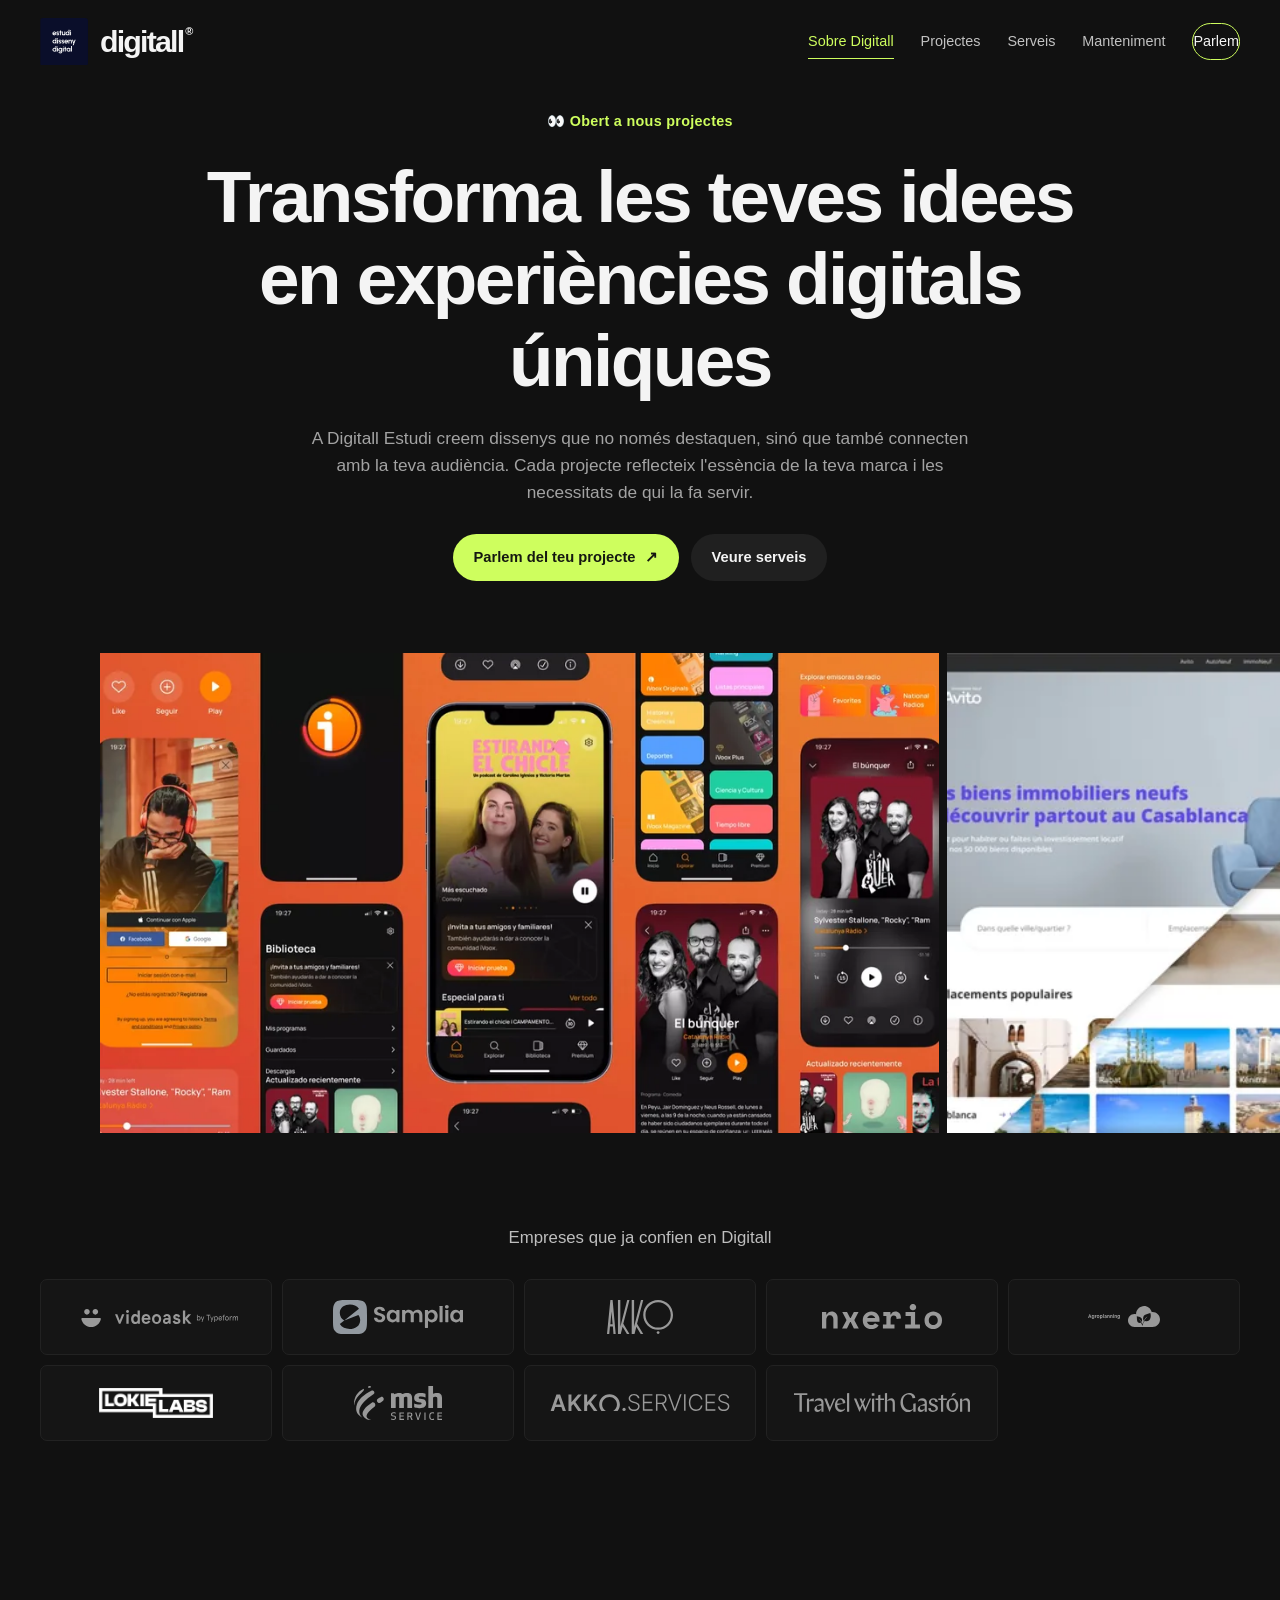
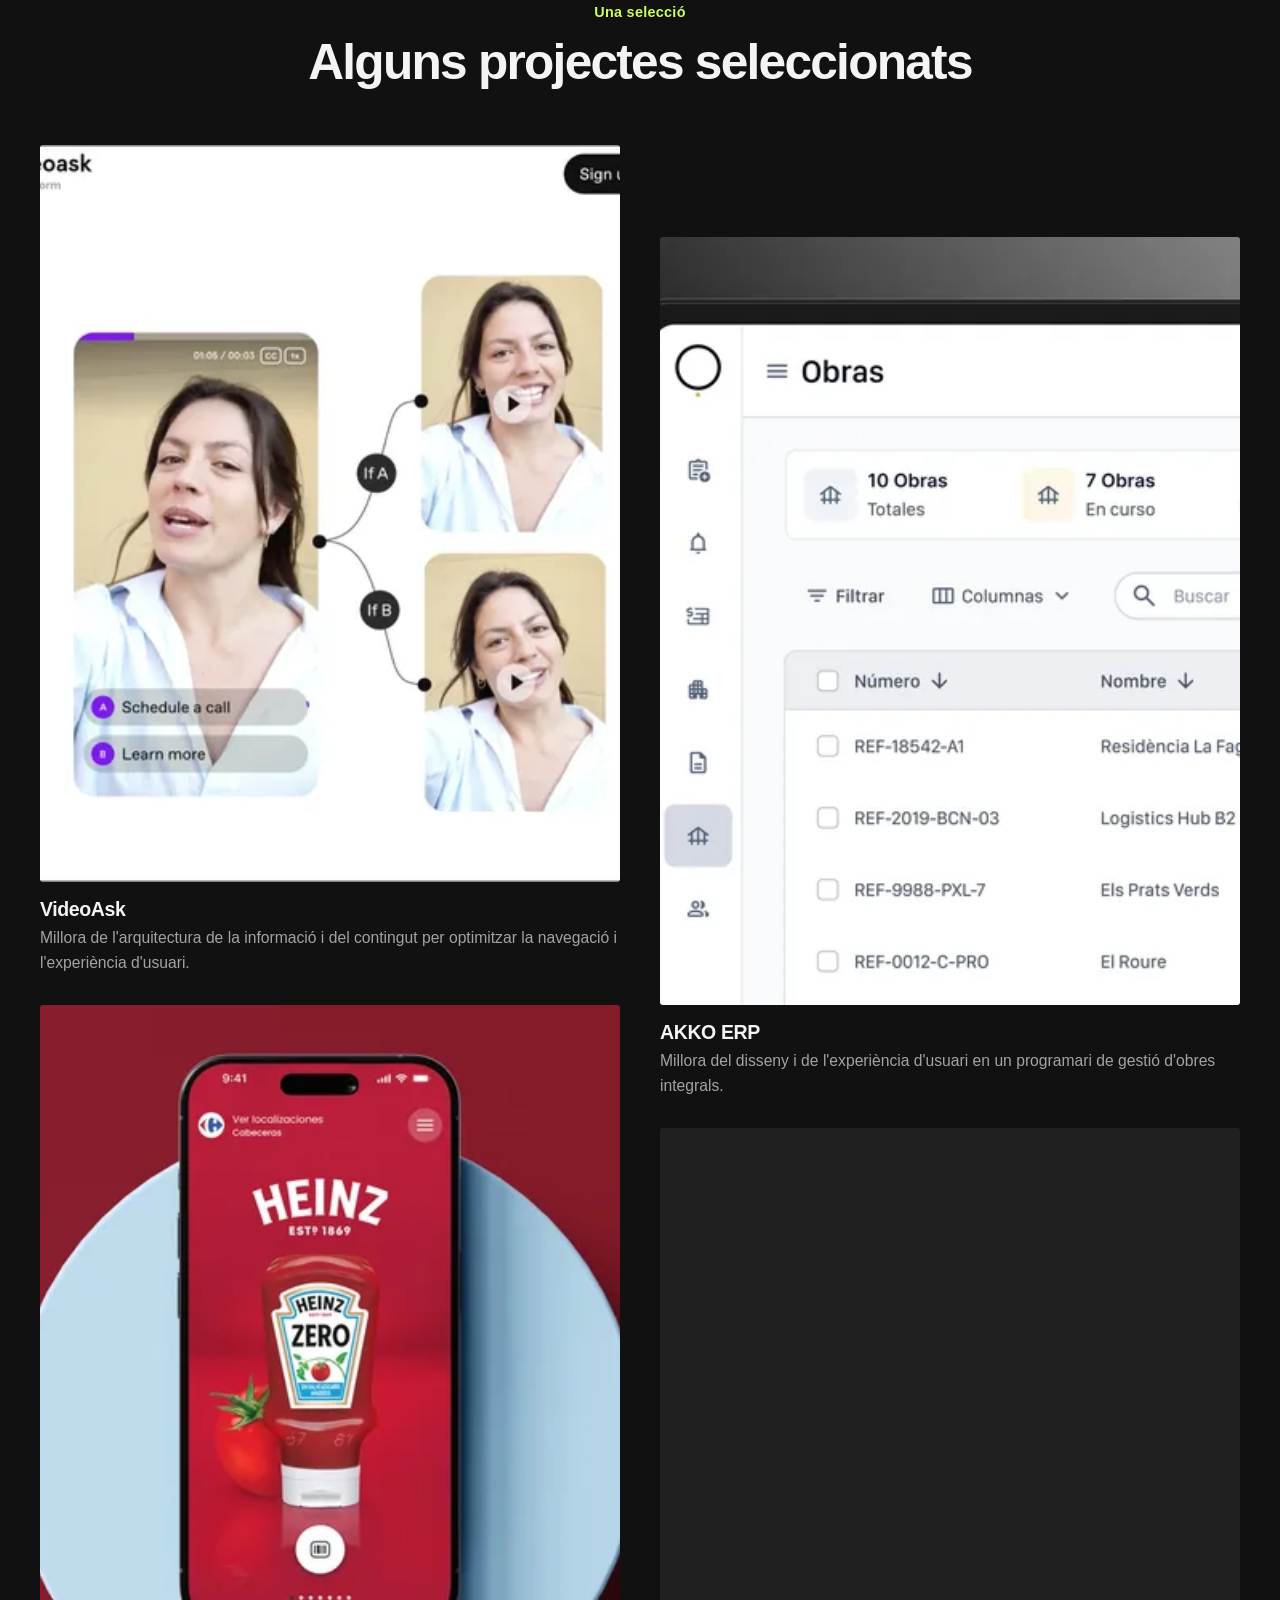
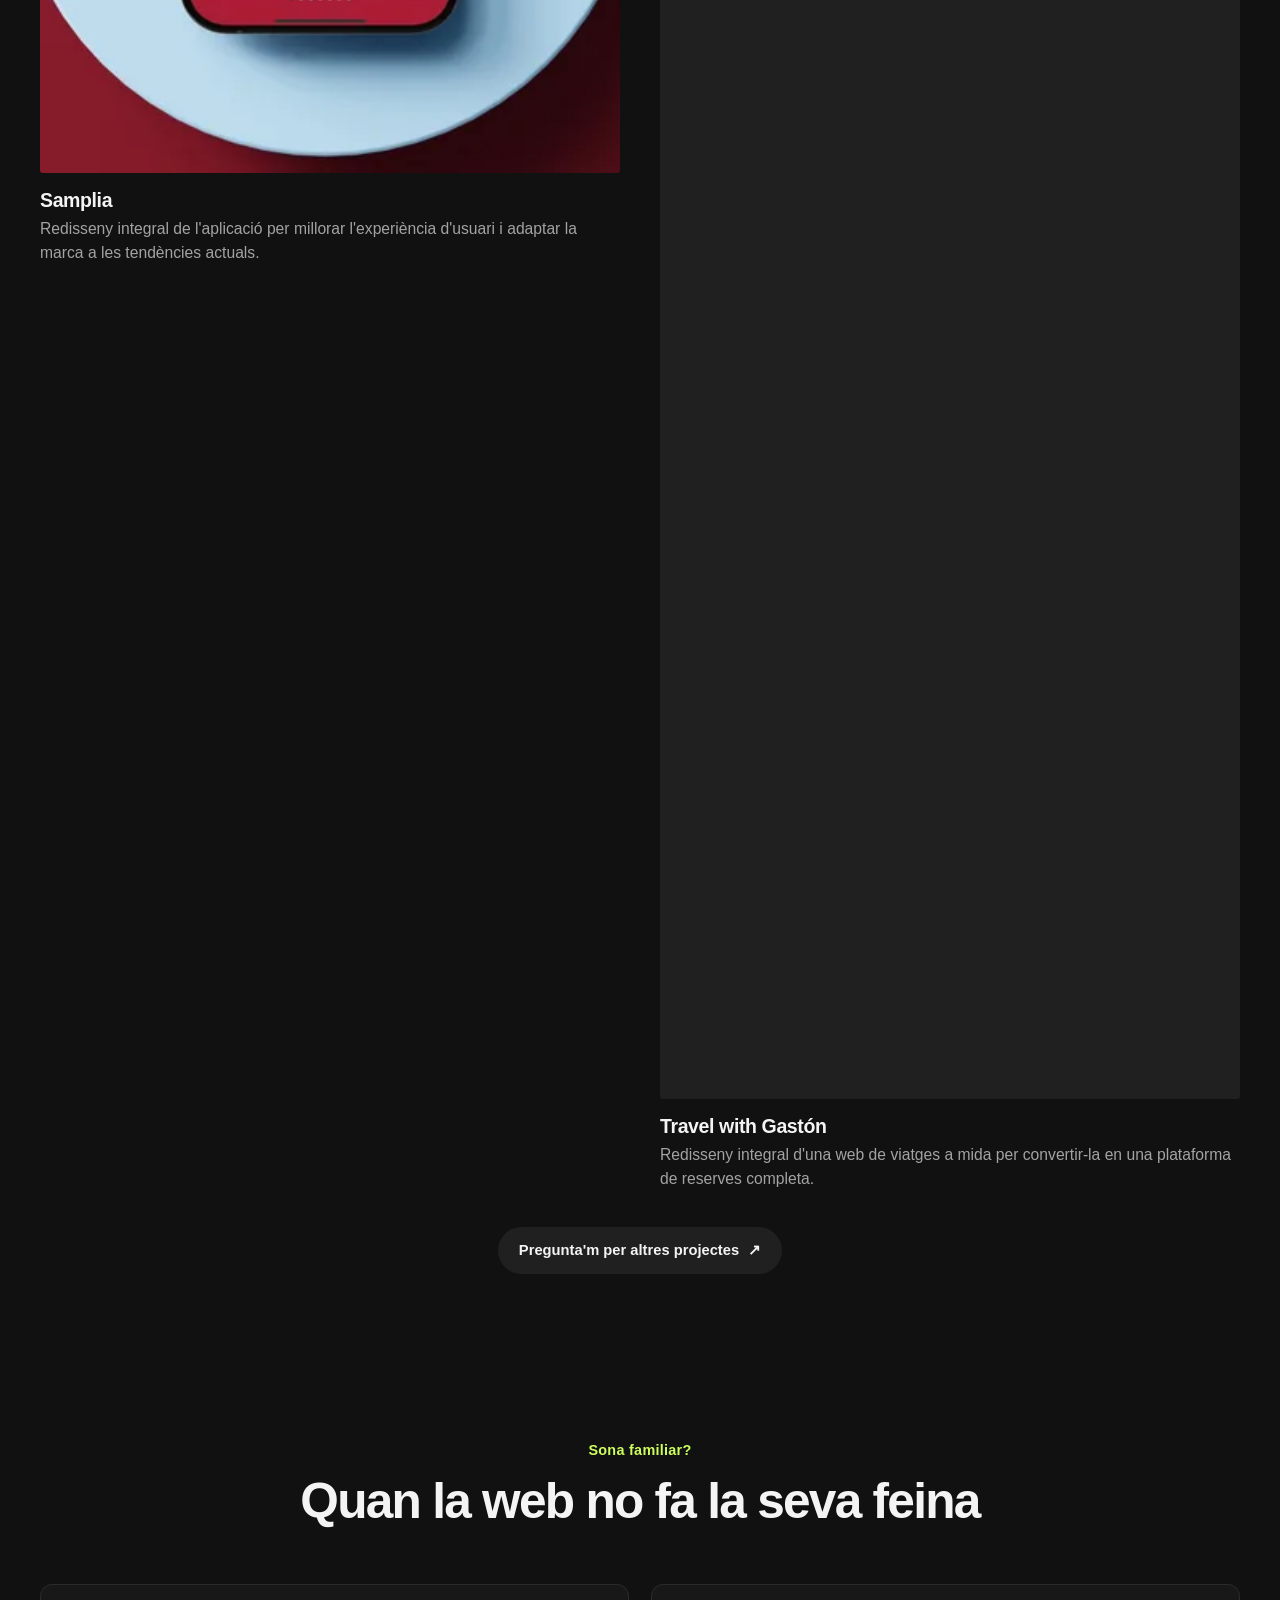
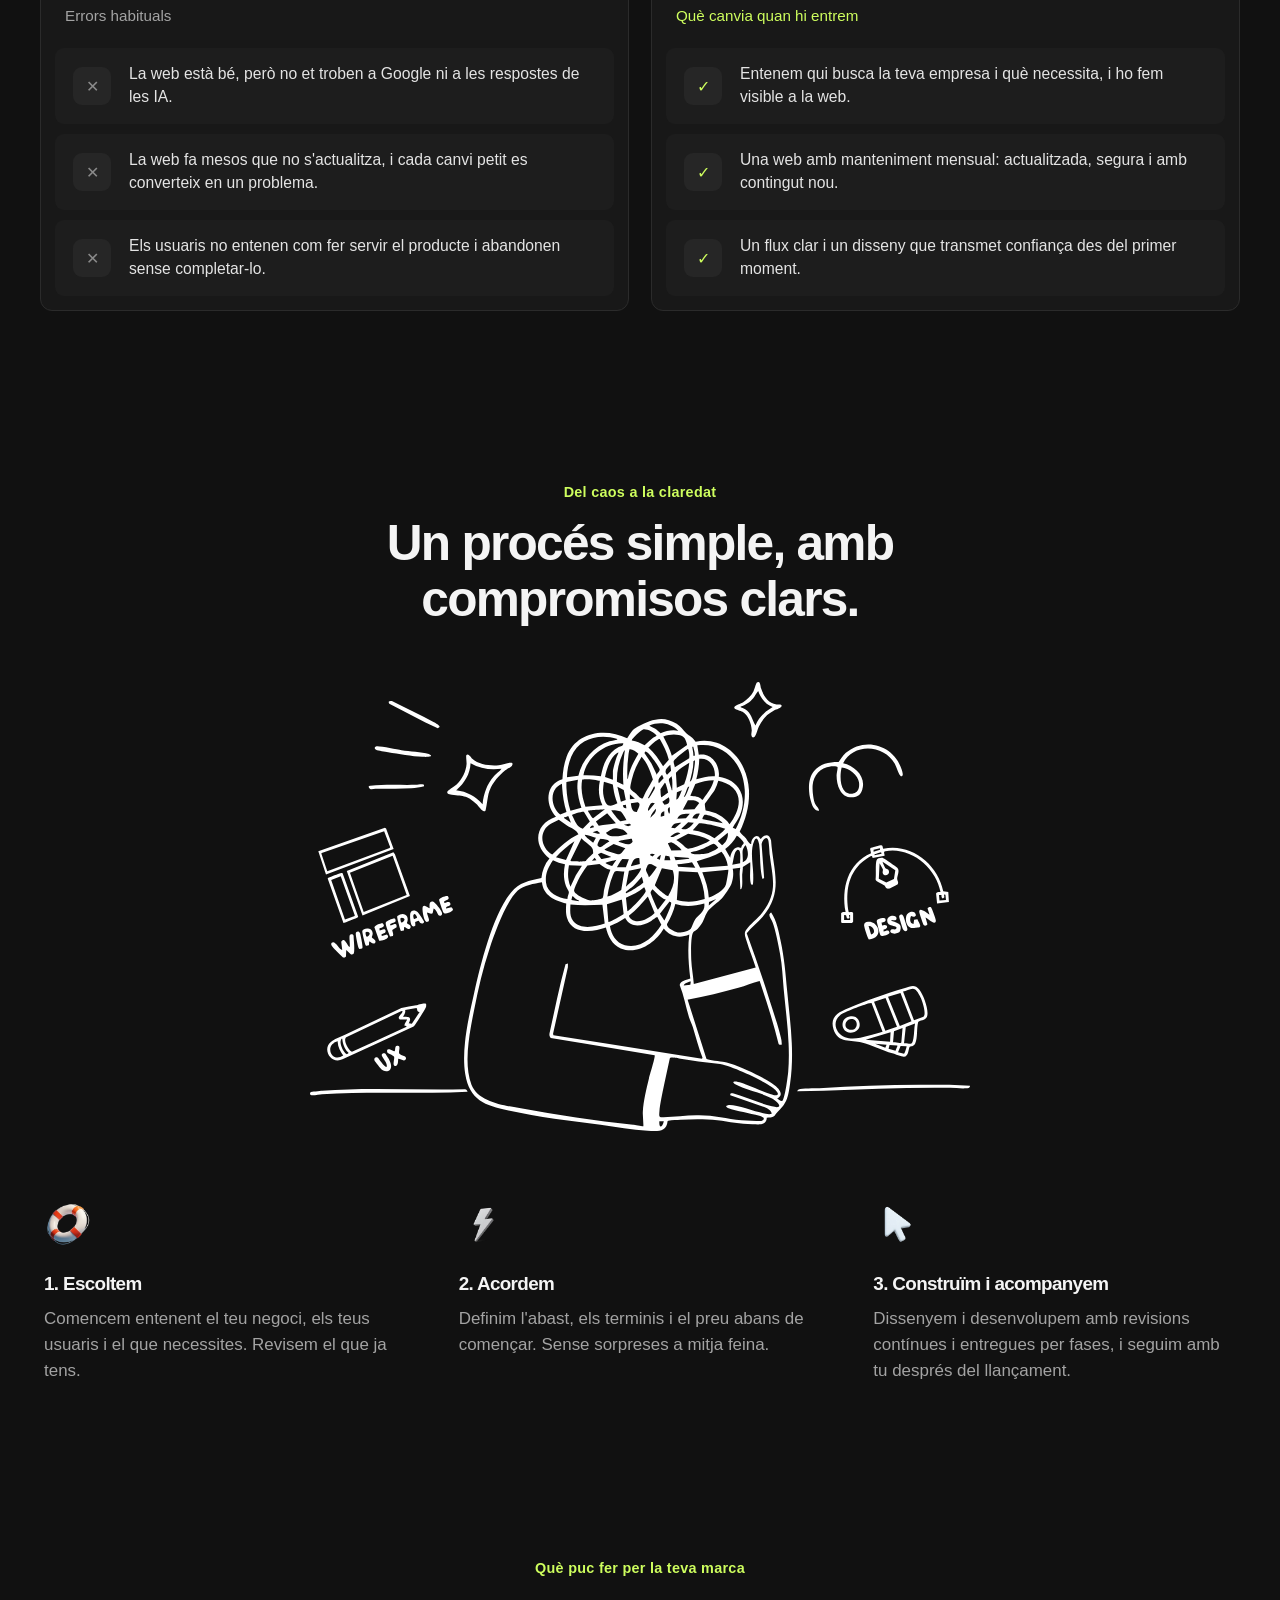
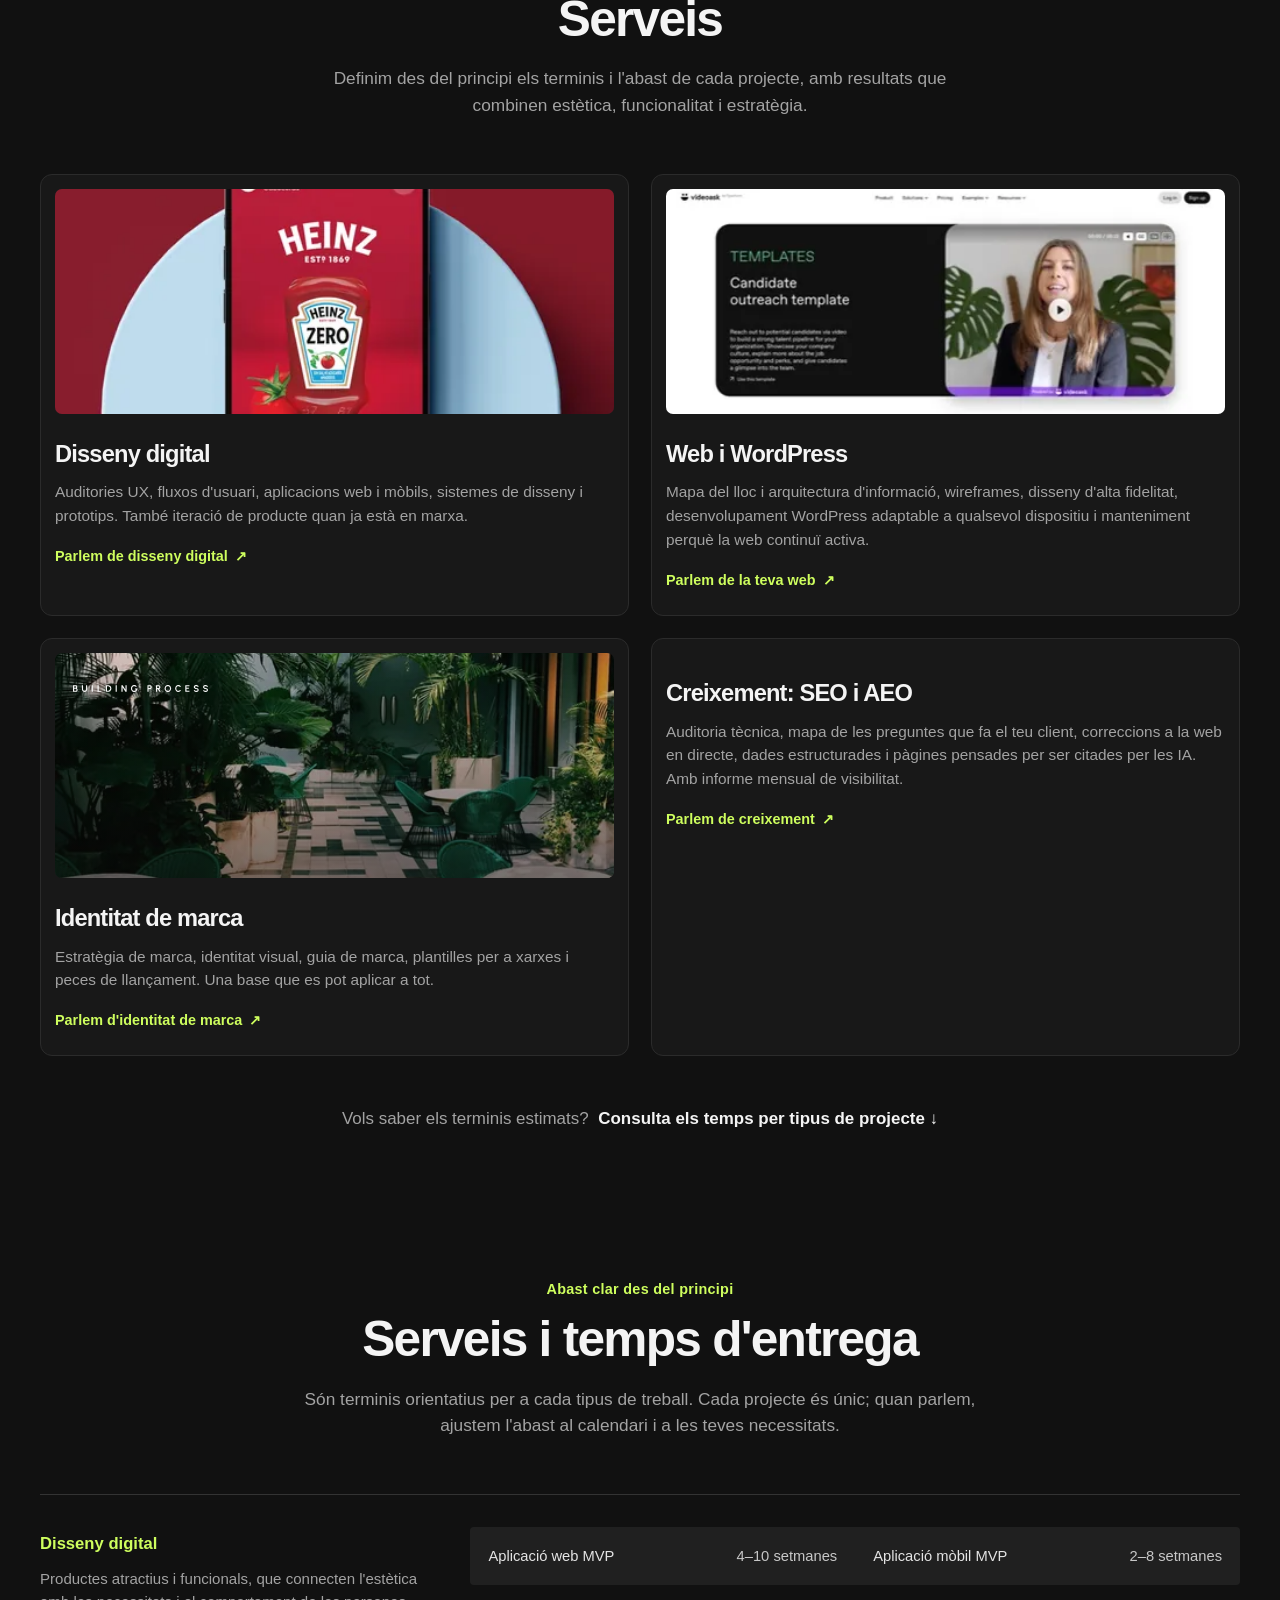
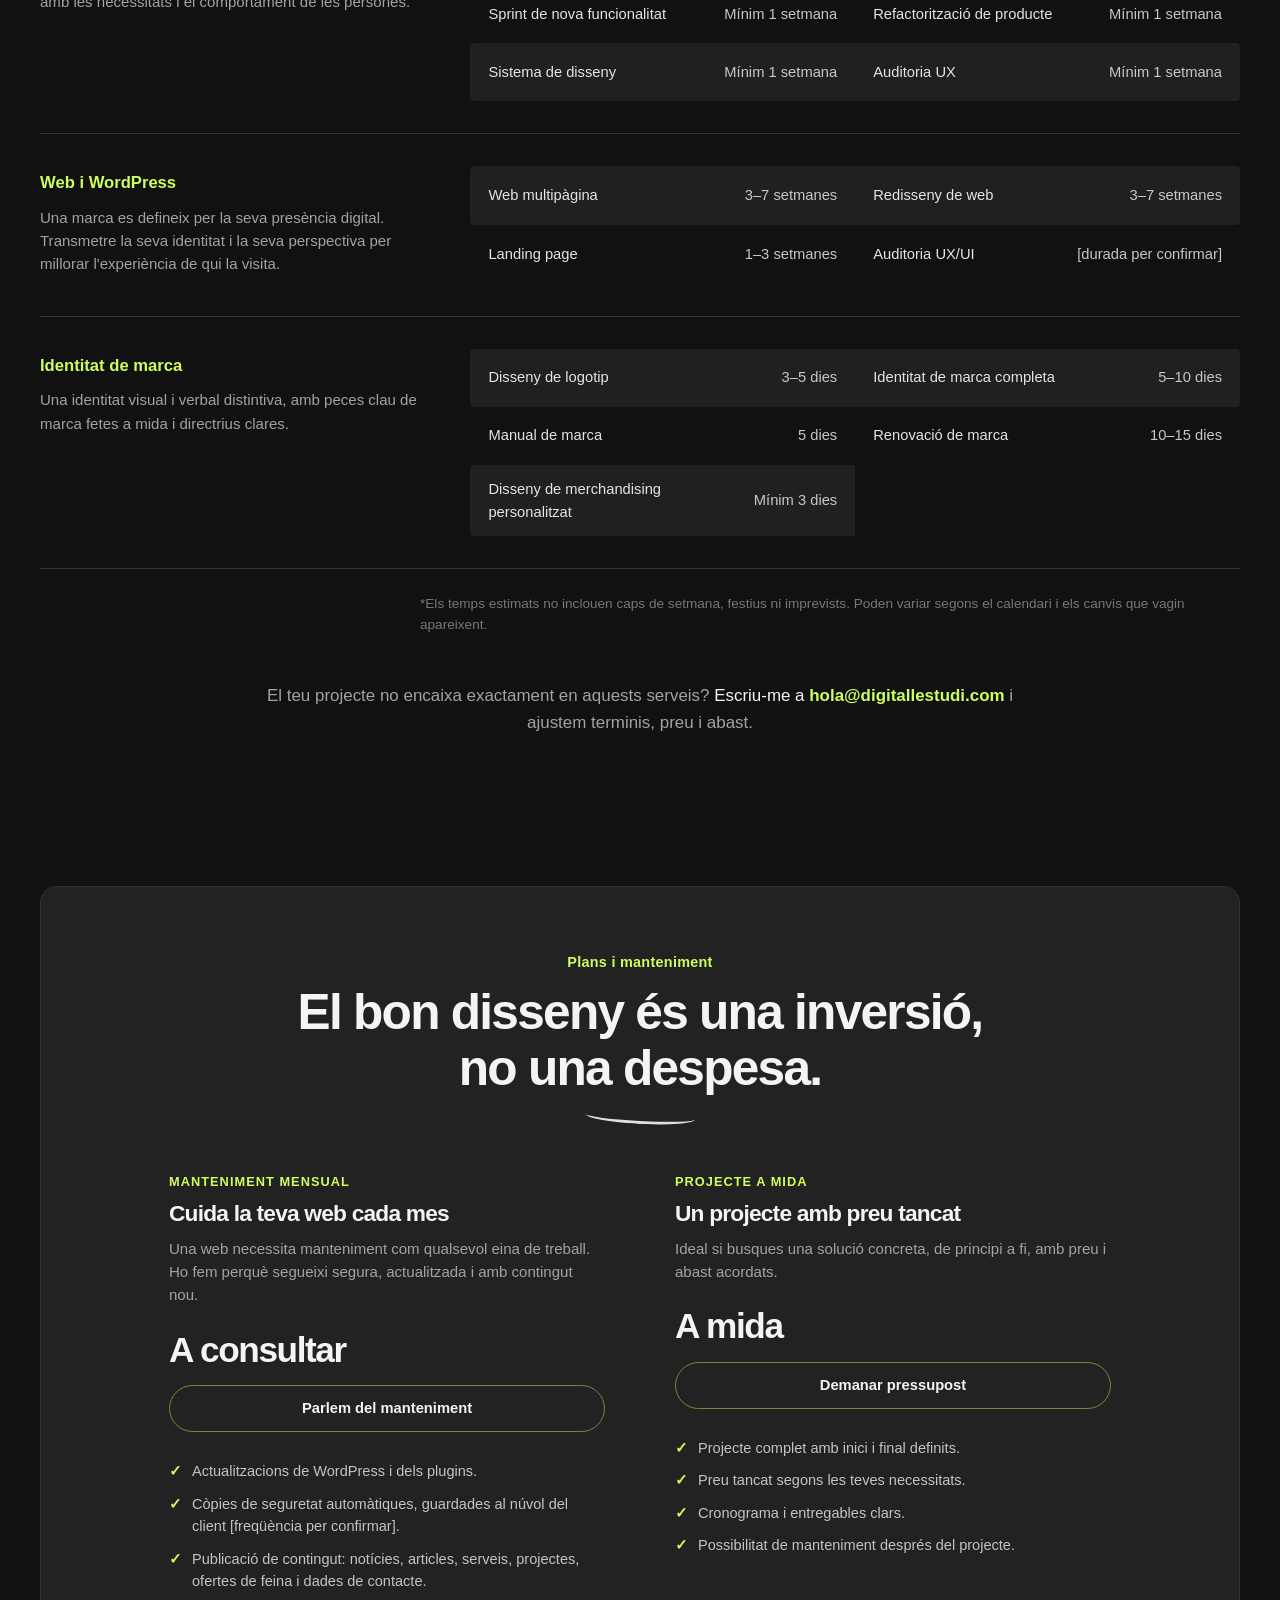
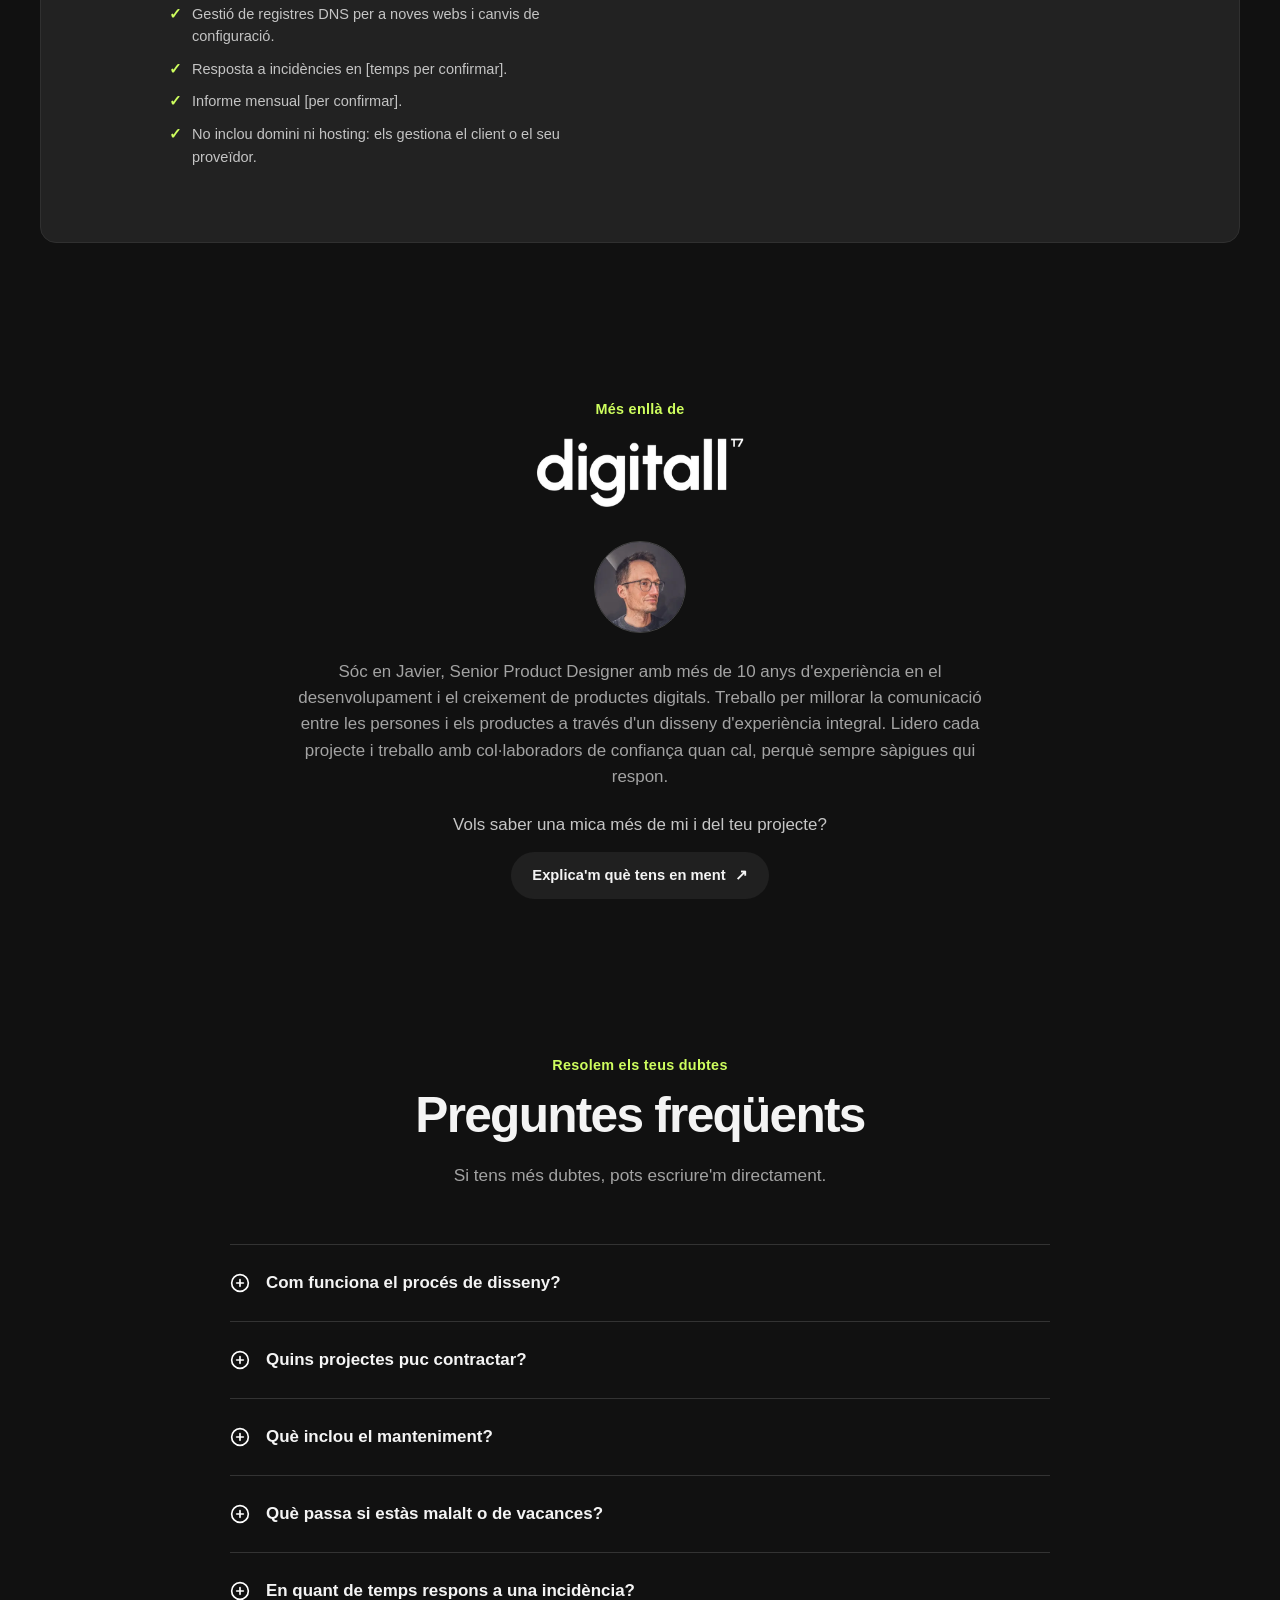
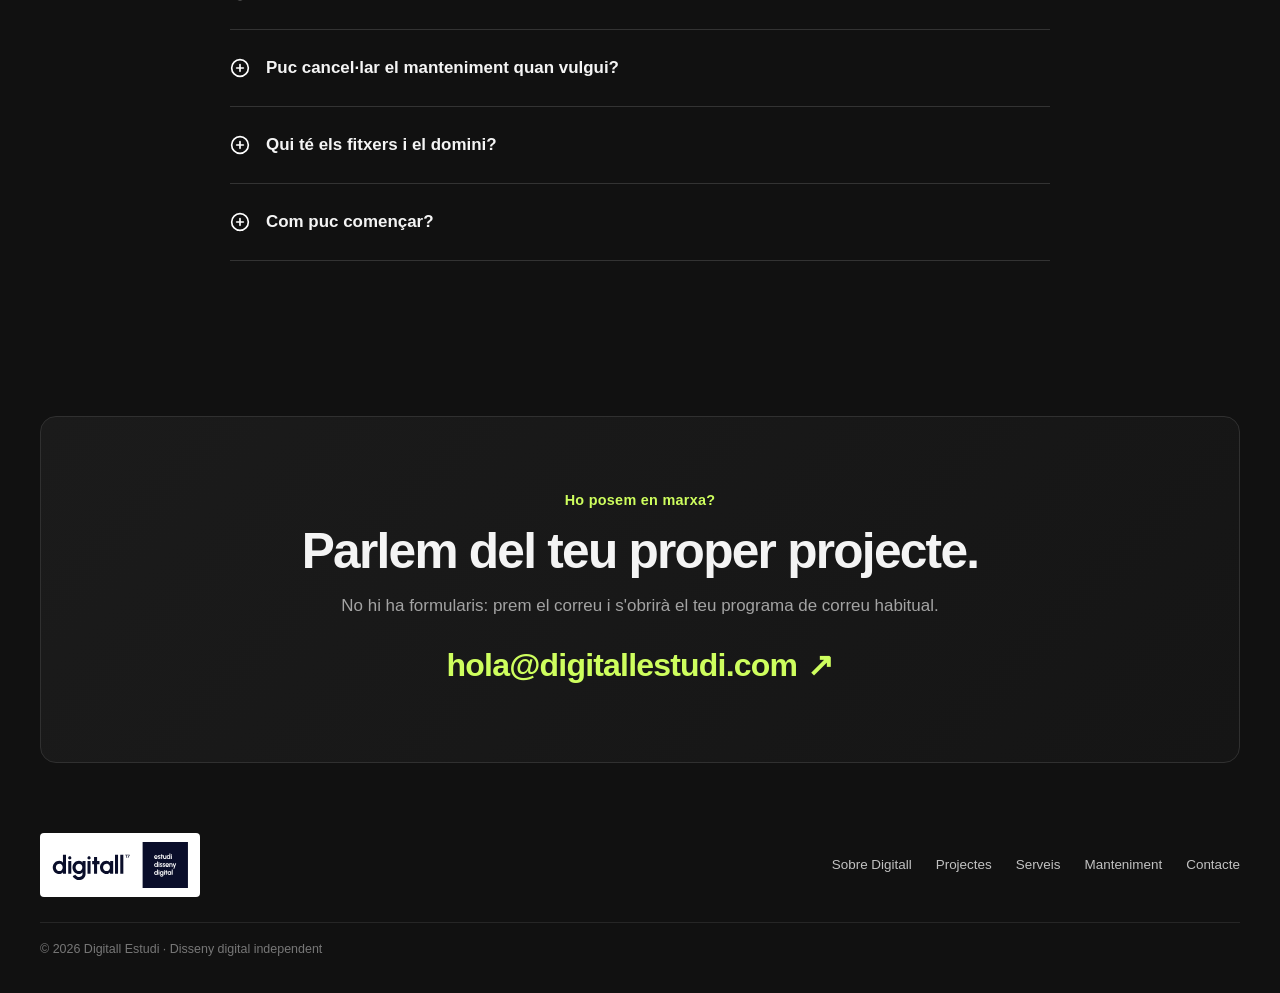
==== v2/index.html @ d83b8aaa "Afegeix v2 amb sistema de comportament propi (capçalera, navegació activa, tokens) - Carpeta v2/ amb" ====
<!doctype html>
<html lang="ca">
<head>
  <meta charset="utf-8">
  <meta name="viewport" content="width=device-width, initial-scale=1">
  <meta name="theme-color" content="#111111">
  <meta name="color-scheme" content="dark">
  <meta name="robots" content="noindex,nofollow">
  <meta name="author" content="Javier Traveset">
  <meta name="description" content="Disseny web, UX/UI, producte digital i identitat visual per a marques i equips. Sóc en Javier, Senior Product Designer de Digitall Estudi.">
  <title>Digitall Estudi | Disseny web, UX/UI i producte digital</title>
  <link rel="canonical" href="https://digitallestudi.com/v2/">
  <link rel="icon" type="image/svg+xml" href="../assets/Logo-square-negative.svg">
  <link rel="preload" as="image" href="../assets/img/optimized/hero-ivoox-960.webp" imagesrcset="../assets/img/optimized/hero-ivoox-480.webp 480w, ../assets/img/optimized/hero-ivoox-768.webp 768w, ../assets/img/optimized/hero-ivoox-960.webp 960w, ../assets/img/optimized/hero-ivoox-1280.webp 1280w, ../assets/img/optimized/hero-ivoox-1600.webp 1600w, ../assets/img/optimized/hero-ivoox-1800.webp 1800w" imagesizes="(max-width: 700px) 72vw, 65vw" fetchpriority="high">
  <link rel="stylesheet" href="../styles.css">
  <link rel="stylesheet" href="css/v2.css">
  <meta property="og:type" content="website">
  <meta property="og:locale" content="ca_ES">
  <meta property="og:site_name" content="Digitall Estudi">
  <meta property="og:title" content="Digitall Estudi | Disseny web, UX/UI i producte digital">
  <meta property="og:description" content="Disseny web, UX/UI, producte digital i identitat visual per a marques i equips. Parlem del teu projecte.">
  <meta property="og:url" content="https://digitallestudi.com/">
  <meta property="og:image" content="https://digitallestudi.com/assets/og-digitall.webp">
  <meta property="og:image:width" content="1200">
  <meta property="og:image:height" content="630">
  <meta property="og:image:alt" content="Digitall Estudi: disseny web, producte digital i identitat visual">
  <meta name="twitter:card" content="summary_large_image">
  <meta name="twitter:title" content="Digitall Estudi | Disseny web, UX/UI i producte digital">
  <meta name="twitter:description" content="Disseny web, UX/UI, producte digital i identitat visual per a marques i equips.">
  <meta name="twitter:image" content="https://digitallestudi.com/assets/og-digitall.webp">
  <script type="application/ld+json">
  {
    "@context": "https://schema.org",
    "@graph": [
      {
        "@type": "WebSite",
        "@id": "https://digitallestudi.com/#website",
        "url": "https://digitallestudi.com/",
        "name": "Digitall Estudi",
        "inLanguage": "ca-ES",
        "publisher": { "@id": "https://digitallestudi.com/#javier-traveset" }
      },
      {
        "@type": "Person",
        "@id": "https://digitallestudi.com/#javier-traveset",
        "name": "Javier Traveset",
        "jobTitle": "Senior Product Designer",
        "description": "Dissenyador de producte digital especialitzat en disseny web, UX/UI i identitat visual.",
        "email": "hola@digitallestudi.com",
        "url": "https://digitallestudi.com/",
        "worksFor": { "@type": "Organization", "name": "Digitall Estudi", "url": "https://digitallestudi.com/" }
      }
    ]
  }
  </script>
</head>
<body>
  <header class="site-header wrap" id="inici">
    <a class="brand" href="#inici" aria-label="Digitall Estudi, inici">
      <img class="brand-symbol" src="../assets/Símbol-negative.svg" alt="">
      <span class="brand-name">digitall<sup>®</sup></span>
    </a>
    <nav class="main-nav" aria-label="Navegació principal">
      <a href="#sobre-digitall">Sobre Digitall</a>
      <a href="#projectes">Projectes</a>
      <a href="#serveis">Serveis</a>
      <a href="#manteniment">Manteniment</a>
      <a class="nav-contact" href="mailto:hola@digitallestudi.com?subject=Parlem%20del%20teu%20projecte">Parlem</a>
    </nav>
  </header>

  <main>
    <section class="hero wrap" aria-labelledby="hero-title">
      <p class="eyebrow"><span aria-hidden="true">👀</span> Obert a nous projectes</p>
      <h1 id="hero-title">Transforma les teves idees en experiències digitals úniques</h1>
      <p class="hero-intro">A Digitall Estudi creem dissenys que no només destaquen, sinó que també connecten amb la teva audiència. Cada projecte reflecteix l'essència de la teva marca i les necessitats de qui la fa servir.</p>
      <div class="hero-actions">
        <a class="button button-primary" href="mailto:hola@digitallestudi.com?subject=Parlem%20del%20teu%20projecte">Parlem del teu projecte <span aria-hidden="true">↗</span></a>
        <a class="button button-quiet" href="#serveis">Veure serveis</a>
      </div>
    </section>

    <div class="hero-art" role="group" aria-label="Selecció de projectes de producte digital i disseny web">
      <img class="hero-art-main" srcset="../assets/img/optimized/hero-ivoox-480.webp 480w, ../assets/img/optimized/hero-ivoox-768.webp 768w, ../assets/img/optimized/hero-ivoox-960.webp 960w, ../assets/img/optimized/hero-ivoox-1280.webp 1280w, ../assets/img/optimized/hero-ivoox-1600.webp 1600w, ../assets/img/optimized/hero-ivoox-1800.webp 1800w" sizes="(max-width: 700px) 72vw, 65vw" src="../assets/img/optimized/hero-ivoox-1280.webp" alt="Disseny de producte digital per a iVoox" fetchpriority="high" width="1280" height="910" decoding="async">
      <img class="hero-art-side" srcset="../assets/img/optimized/hero-avito-480.webp 480w, ../assets/img/optimized/hero-avito-768.webp 768w, ../assets/img/optimized/hero-avito-960.webp 960w, ../assets/img/optimized/hero-avito-1200.webp 1200w" sizes="(max-width: 700px) 30vw, 26vw" src="../assets/img/optimized/hero-avito-960.webp" alt="Disseny web per a Avito" width="960" height="720" decoding="async" loading="eager">
    </div>

    <section class="clients wrap" aria-labelledby="clients-title">
      <p class="section-kicker" id="clients-title">Empreses que ja confien en Digitall</p>
      <div class="client-grid">
        <div class="client-logo client-videoask" aria-label="VideoAsk"><img src="../assets/img/logo-videoask-mark.svg" loading="lazy" decoding="async" alt=""><img src="../assets/img/logo-videoask-word.svg" loading="lazy" decoding="async" alt="VideoAsk"></div>
        <div class="client-logo client-samplia" aria-label="Samplia"><img src="../assets/img/logo-samplia-mark.svg" loading="lazy" decoding="async" alt=""><img src="../assets/img/logo-samplia-word.svg" loading="lazy" decoding="async" alt="Samplia"></div>
        <div class="client-logo"><img src="../assets/img/logo-akko.svg" loading="lazy" decoding="async" alt="AKKO"></div>
        <div class="client-logo"><img src="../assets/img/logo-nxerio.svg" loading="lazy" decoding="async" alt="nxerio"></div>
        <div class="client-logo client-agro"><img src="../assets/img/logo-agroplanning-mark.svg" loading="lazy" decoding="async" alt=""><img src="../assets/img/logo-agroplanning-word.svg" loading="lazy" decoding="async" alt="Agroplanning"></div>
        <div class="client-logo"><img src="../assets/img/logo-loki-labs.webp" loading="lazy" decoding="async" alt="LOKI LABS" width="500" height="132"></div>
        <div class="client-logo"><img src="../assets/img/logo-msh.svg" loading="lazy" decoding="async" alt="MSH Service"></div>
        <div class="client-logo"><img src="../assets/img/logo-akko-services.svg" loading="lazy" decoding="async" alt="AKKO Services"></div>
        <div class="client-logo"><img src="../assets/img/logo-travel-gaston.svg" loading="lazy" decoding="async" alt="Travel with Gastón"></div>
      </div>
    </section>

    <section class="projects wrap" id="projectes" aria-labelledby="projects-title">
      <div class="section-heading">
        <p class="green-label">Una selecció</p>
        <h2 id="projects-title">Alguns projectes seleccionats</h2>
      </div>
      <div class="project-grid">
        <div class="project-column">
          <article class="project-card">
            <img srcset="../assets/img/optimized/project-videoask-480.webp 480w, ../assets/img/optimized/project-videoask-768.webp 768w, ../assets/img/optimized/project-videoask-960.webp 960w, ../assets/img/optimized/project-videoask-1200.webp 1200w" sizes="(max-width: 768px) calc(100vw - 40px), 45vw" src="../assets/img/optimized/project-videoask-768.webp" alt="Disseny de l'experiència de VideoAsk" loading="lazy" decoding="async" width="768" height="737">
            <h3>VideoAsk</h3>
            <p>Millora de l'arquitectura de la informació i del contingut per optimitzar la navegació i l'experiència d'usuari.</p>
          </article>
          <article class="project-card">
            <img srcset="../assets/img/optimized/project-samplia-480.webp 480w, ../assets/img/optimized/project-samplia-768.webp 768w, ../assets/img/optimized/project-samplia-960.webp 960w, ../assets/img/optimized/project-samplia-1200.webp 1200w" sizes="(max-width: 768px) calc(100vw - 40px), 45vw" src="../assets/img/optimized/project-samplia-768.webp" alt="Experiència mòbil de Samplia per a Heinz" loading="lazy" decoding="async" width="768" height="768">
            <h3>Samplia</h3>
            <p>Redisseny integral de l'aplicació per millorar l'experiència d'usuari i adaptar la marca a les tendències actuals.</p>
          </article>
        </div>
        <div class="project-column project-column-offset">
          <article class="project-card">
            <img srcset="../assets/img/optimized/project-akko-480.webp 480w, ../assets/img/optimized/project-akko-768.webp 768w, ../assets/img/optimized/project-akko-960.webp 960w, ../assets/img/optimized/project-akko-1200.webp 1200w" sizes="(max-width: 768px) calc(100vw - 40px), 45vw" src="../assets/img/optimized/project-akko-768.webp" alt="Interfície del producte AKKO ERP" loading="lazy" decoding="async" width="768" height="768">
            <h3>AKKO ERP</h3>
            <p>Millora del disseny i de l'experiència d'usuari en un programari de gestió d'obres integrals.</p>
          </article>
          <article class="project-card project-travel">
            <img srcset="../assets/img/optimized/project-travel-480.webp 480w, ../assets/img/optimized/project-travel-550.webp 550w" sizes="(max-width: 768px) calc(100vw - 40px), 45vw" src="../assets/img/optimized/project-travel-480.webp" alt="Disseny de l'experiència digital de Travel with Gastón" loading="lazy" decoding="async" width="480" height="1571">
            <h3>Travel with Gastón</h3>
            <p>Redisseny integral d'una web de viatges a mida per convertir-la en una plataforma de reserves completa.</p>
          </article>
        </div>
      </div>
      <p class="section-cta"><a class="button button-quiet" href="mailto:hola@digitallestudi.com?subject=Vull%20conèixer%20més%20projectes">Pregunta'm per altres projectes <span aria-hidden="true">↗</span></a></p>
    </section>

    <section class="problems wrap" id="problemes" aria-labelledby="problems-title">
      <div class="section-heading">
        <p class="green-label">Sona familiar?</p>
        <h2 id="problems-title">Quan la web no fa la seva feina</h2>
      </div>
      <div class="problem-panels">
        <div class="problem-panel">
          <h3>Errors habituals</h3>
          <div class="problem-item"><span class="mark" aria-hidden="true">✕</span><span>La web està bé, però no et troben a Google ni a les respostes de les IA.</span></div>
          <div class="problem-item"><span class="mark" aria-hidden="true">✕</span><span>La web fa mesos que no s'actualitza, i cada canvi petit es converteix en un problema.</span></div>
          <div class="problem-item"><span class="mark" aria-hidden="true">✕</span><span>Els usuaris no entenen com fer servir el producte i abandonen sense completar-lo.</span></div>
        </div>
        <div class="problem-panel problem-panel-solution">
          <h3>Què canvia quan hi entrem</h3>
          <div class="problem-item"><span class="mark" aria-hidden="true">✓</span><span>Entenem qui busca la teva empresa i què necessita, i ho fem visible a la web.</span></div>
          <div class="problem-item"><span class="mark" aria-hidden="true">✓</span><span>Una web amb manteniment mensual: actualitzada, segura i amb contingut nou.</span></div>
          <div class="problem-item"><span class="mark" aria-hidden="true">✓</span><span>Un flux clar i un disseny que transmet confiança des del primer moment.</span></div>
        </div>
      </div>
    </section>

    <section class="approach wrap" id="proces" aria-labelledby="approach-title">
      <p class="green-label">Del caos a la claredat</p>
      <h2 id="approach-title">Un procés simple, amb compromisos clars.</h2>
      <img class="approach-illustration" src="../assets/img/idea-illustration.svg" alt="Il·lustració sobre el procés d'ordenar idees i convertir-les en disseny" loading="lazy" decoding="async">
      <div class="benefit-grid">
        <article class="benefit-card">
          <img src="../assets/img/benefit-contribution.webp" alt="" loading="lazy" decoding="async" width="160" height="152">
          <h3>1. Escoltem</h3>
          <p>Comencem entenent el teu negoci, els teus usuaris i el que necessites. Revisem el que ja tens.</p>
        </article>
        <article class="benefit-card">
          <img src="../assets/img/benefit-results.webp" alt="" loading="lazy" decoding="async" width="160" height="160">
          <h3>2. Acordem</h3>
          <p>Definim l'abast, els terminis i el preu abans de començar. Sense sorpreses a mitja feina.</p>
        </article>
        <article class="benefit-card">
          <img src="../assets/img/benefit-process.webp" alt="" loading="lazy" decoding="async" width="160" height="160">
          <h3>3. Construïm i acompanyem</h3>
          <p>Dissenyem i desenvolupem amb revisions contínues i entregues per fases, i seguim amb tu després del llançament.</p>
        </article>
      </div>
    </section>

    <section class="services wrap" id="serveis" aria-labelledby="services-title">
      <div class="section-heading">
        <p class="green-label">Què puc fer per la teva marca</p>
        <h2 id="services-title">Serveis</h2>
        <p class="section-intro">Definim des del principi els terminis i l'abast de cada projecte, amb resultats que combinen estètica, funcionalitat i estratègia.</p>
      </div>
      <div class="service-grid">
        <article class="service-card">
          <div class="service-image service-image-product"><img srcset="../assets/img/optimized/project-samplia-480.webp 480w, ../assets/img/optimized/project-samplia-768.webp 768w, ../assets/img/optimized/project-samplia-960.webp 960w, ../assets/img/optimized/project-samplia-1200.webp 1200w" sizes="(max-width: 768px) calc(100vw - 40px), 45vw" src="../assets/img/optimized/project-samplia-768.webp" alt="Producte digital dissenyat per a Samplia" loading="lazy" decoding="async" width="768" height="768"></div>
          <h3>Disseny digital</h3>
          <p>Auditories UX, fluxos d'usuari, aplicacions web i mòbils, sistemes de disseny i prototips. També iteració de producte quan ja està en marxa.</p>
          <a href="mailto:hola@digitallestudi.com?subject=Projecte%20de%20disseny%20digital">Parlem de disseny digital <span aria-hidden="true">↗</span></a>
        </article>
        <article class="service-card">
          <div class="service-image service-image-web"><img srcset="../assets/img/optimized/service-web-480.webp 480w, ../assets/img/optimized/service-web-489.webp 489w" sizes="(max-width: 768px) calc(100vw - 40px), 30vw" src="../assets/img/optimized/service-web-489.webp" alt="Exemple de disseny per a una experiència web" loading="lazy" decoding="async" width="489" height="1200"></div>
          <h3>Web i WordPress</h3>
          <p>Mapa del lloc i arquitectura d'informació, wireframes, disseny d'alta fidelitat, desenvolupament WordPress adaptable a qualsevol dispositiu i manteniment perquè la web continuï activa.</p>
          <a href="mailto:hola@digitallestudi.com?subject=Projecte%20web%20i%20WordPress">Parlem de la teva web <span aria-hidden="true">↗</span></a>
        </article>
        <article class="service-card">
          <div class="service-image service-image-identity">
            <img class="identity-photo" srcset="../assets/img/optimized/service-identity-480.webp 480w, ../assets/img/optimized/service-identity-768.webp 768w" sizes="(max-width: 768px) calc(100vw - 40px), 30vw" src="../assets/img/optimized/service-identity-768.webp" alt="Espai visual del projecte AKKO Building Process" loading="lazy" decoding="async" width="768" height="1024">
            <img class="identity-mark" src="../assets/img/logo-building-process.svg" alt="AKKO Building Process" loading="lazy" decoding="async">
          </div>
          <h3>Identitat de marca</h3>
          <p>Estratègia de marca, identitat visual, guia de marca, plantilles per a xarxes i peces de llançament. Una base que es pot aplicar a tot.</p>
          <a href="mailto:hola@digitallestudi.com?subject=Projecte%20d'identitat%20de%20marca">Parlem d'identitat de marca <span aria-hidden="true">↗</span></a>
        </article>
        <article class="service-card service-card-text">
          <h3>Creixement: SEO i AEO</h3>
          <p>Auditoria tècnica, mapa de les preguntes que fa el teu client, correccions a la web en directe, dades estructurades i pàgines pensades per ser citades per les IA. Amb informe mensual de visibilitat.</p>
          <a href="mailto:hola@digitallestudi.com?subject=Creixement%20SEO%20i%20AEO">Parlem de creixement <span aria-hidden="true">↗</span></a>
        </article>
      </div>
      <p class="service-note">Vols saber els terminis estimats? <a href="#temps">Consulta els temps per tipus de projecte <span aria-hidden="true">↓</span></a></p>
    </section>

    <section class="timings wrap" id="temps" aria-labelledby="timings-title">
      <div class="section-heading">
        <p class="green-label">Abast clar des del principi</p>
        <h2 id="timings-title">Serveis i temps d'entrega</h2>
        <p class="section-intro">Són terminis orientatius per a cada tipus de treball. Cada projecte és únic; quan parlem, ajustem l'abast al calendari i a les teves necessitats.</p>
      </div>
      <div class="timing-list">
        <article class="timing-group">
          <div class="timing-description">
            <h3>Disseny digital</h3>
            <p>Productes atractius i funcionals, que connecten l'estètica amb les necessitats i el comportament de les persones.</p>
          </div>
          <div class="timing-rows" role="list" aria-label="Terminis de disseny digital">
            <div class="timing-row" role="listitem"><span>Aplicació web MVP</span><span>4–10 setmanes</span></div>
            <div class="timing-row" role="listitem"><span>Aplicació mòbil MVP</span><span>2–8 setmanes</span></div>
            <div class="timing-row" role="listitem"><span>Sprint de nova funcionalitat</span><span>Mínim 1 setmana</span></div>
            <div class="timing-row" role="listitem"><span>Refactorització de producte</span><span>Mínim 1 setmana</span></div>
            <div class="timing-row" role="listitem"><span>Sistema de disseny</span><span>Mínim 1 setmana</span></div>
            <div class="timing-row" role="listitem"><span>Auditoria UX</span><span>Mínim 1 setmana</span></div>
          </div>
        </article>
        <article class="timing-group">
          <div class="timing-description">
            <h3>Web i WordPress</h3>
            <p>Una marca es defineix per la seva presència digital. Transmetre la seva identitat i la seva perspectiva per millorar l'experiència de qui la visita.</p>
          </div>
          <div class="timing-rows" role="list" aria-label="Terminis de web i WordPress">
            <div class="timing-row" role="listitem"><span>Web multipàgina</span><span>3–7 setmanes</span></div>
            <div class="timing-row" role="listitem"><span>Redisseny de web</span><span>3–7 setmanes</span></div>
            <div class="timing-row" role="listitem"><span>Landing page</span><span>1–3 setmanes</span></div>
            <div class="timing-row" role="listitem"><span>Auditoria UX/UI</span><span>[durada per confirmar]</span></div>
          </div>
        </article>
        <article class="timing-group">
          <div class="timing-description">
            <h3>Identitat de marca</h3>
            <p>Una identitat visual i verbal distintiva, amb peces clau de marca fetes a mida i directrius clares.</p>
          </div>
          <div class="timing-rows" role="list" aria-label="Terminis d'identitat de marca">
            <div class="timing-row" role="listitem"><span>Disseny de logotip</span><span>3–5 dies</span></div>
            <div class="timing-row" role="listitem"><span>Identitat de marca completa</span><span>5–10 dies</span></div>
            <div class="timing-row" role="listitem"><span>Manual de marca</span><span>5 dies</span></div>
            <div class="timing-row" role="listitem"><span>Renovació de marca</span><span>10–15 dies</span></div>
            <div class="timing-row" role="listitem"><span>Disseny de merchandising personalitzat</span><span>Mínim 3 dies</span></div>
          </div>
        </article>
      </div>
      <p class="timing-footnote">*Els temps estimats no inclouen caps de setmana, festius ni imprevists. Poden variar segons el calendari i els canvis que vagin apareixent.</p>
      <p class="timing-contact">El teu projecte no encaixa exactament en aquests serveis? <a href="mailto:hola@digitallestudi.com?subject=Consulta%20sobre%20un%20projecte">Escriu-me a <strong>hola@digitallestudi.com</strong></a> i ajustem terminis, preu i abast.</p>
    </section>

    <section class="pricing wrap" id="manteniment" aria-labelledby="pricing-title">
      <p class="green-label">Plans i manteniment</p>
      <h2 id="pricing-title">El bon disseny és una inversió, no una despesa.</h2>
      <div class="pricing-rule" aria-hidden="true"></div>
      <div class="plan-grid">
        <article class="plan-card">
          <p class="plan-label">Manteniment mensual</p>
          <h3>Cuida la teva web cada mes</h3>
          <p>Una web necessita manteniment com qualsevol eina de treball. Ho fem perquè segueixi segura, actualitzada i amb contingut nou.</p>
          <p class="price">A consultar</p>
          <a class="button button-outline" href="mailto:hola@digitallestudi.com?subject=Manteniment%20web">Parlem del manteniment</a>
          <ul>
            <li>Actualitzacions de WordPress i dels plugins.</li>
            <li>Còpies de seguretat automàtiques, guardades al núvol del client [freqüència per confirmar].</li>
            <li>Publicació de contingut: notícies, articles, serveis, projectes, ofertes de feina i dades de contacte.</li>
            <li>Gestió de registres DNS per a noves webs i canvis de configuració.</li>
            <li>Resposta a incidències en [temps per confirmar].</li>
            <li>Informe mensual [per confirmar].</li>
            <li>No inclou domini ni hosting: els gestiona el client o el seu proveïdor.</li>
          </ul>
        </article>
        <article class="plan-card">
          <p class="plan-label">Projecte a mida</p>
          <h3>Un projecte amb preu tancat</h3>
          <p>Ideal si busques una solució concreta, de principi a fi, amb preu i abast acordats.</p>
          <p class="price">A mida</p>
          <a class="button button-outline" href="mailto:hola@digitallestudi.com?subject=Pressupost%20per%20a%20un%20projecte">Demanar pressupost</a>
          <ul>
            <li>Projecte complet amb inici i final definits.</li>
            <li>Preu tancat segons les teves necessitats.</li>
            <li>Cronograma i entregables clars.</li>
            <li>Possibilitat de manteniment després del projecte.</li>
          </ul>
        </article>
      </div>
    </section>

    <section class="about wrap" id="sobre-digitall" aria-labelledby="about-title">
      <p class="green-label">Més enllà de</p>
      <h2 id="about-title"><img class="about-wordmark" srcset="../assets/img/optimized/logo-negative-320.webp 320w, ../assets/img/optimized/logo-negative-640.webp 640w" sizes="210px" src="../assets/img/optimized/logo-negative-320.webp" alt="Digitall Estudi" width="320" height="104" decoding="async"></h2>
      <img class="about-avatar" srcset="../assets/img/optimized/javier-240.webp" sizes="92px" src="../assets/img/optimized/javier-240.webp" alt="Retrat de Javier" loading="lazy" decoding="async" width="240" height="240">
      <p class="about-copy">Sóc en Javier, Senior Product Designer amb més de 10 anys d'experiència en el desenvolupament i el creixement de productes digitals. Treballo per millorar la comunicació entre les persones i els productes a través d'un disseny d'experiència integral. Lidero cada projecte i treballo amb col·laboradors de confiança quan cal, perquè sempre sàpigues qui respon.</p>
      <p class="about-prompt">Vols saber una mica més de mi i del teu projecte?</p>
      <a class="button button-quiet" href="mailto:hola@digitallestudi.com?subject=Vull%20parlar%20d'un%20projecte">Explica'm què tens en ment <span aria-hidden="true">↗</span></a>
    </section>

    <section class="faq wrap" id="preguntes" aria-labelledby="faq-title">
      <div class="section-heading">
        <p class="green-label">Resolem els teus dubtes</p>
        <h2 id="faq-title">Preguntes freqüents</h2>
        <p class="section-intro">Si tens més dubtes, pots escriure'm directament.</p>
      </div>
      <div class="faq-list">
        <details>
          <summary><img src="../assets/img/plus-circle.svg" alt=""><span>Com funciona el procés de disseny?</span></summary>
          <p>Comencem entenent l'objectiu, el context i les necessitats. Acordem l'abast i els terminis abans de dissenyar, i revisem amb tu cada entrega.</p>
        </details>
        <details>
          <summary><img src="../assets/img/plus-circle.svg" alt=""><span>Quins projectes puc contractar?</span></summary>
          <p>Disseny digital, web i WordPress, identitat de marca i creixement amb SEO i AEO. A la secció de serveis trobaràs els temps orientatius de cada tipus de projecte.</p>
        </details>
        <details>
          <summary><img src="../assets/img/plus-circle.svg" alt=""><span>Què inclou el manteniment?</span></summary>
          <p>Actualitzacions, còpies de seguretat, publicació de contingut, gestió de registres DNS i un informe mensual. El domini i el hosting no estan inclosos.</p>
        </details>
        <details>
          <summary><img src="../assets/img/plus-circle.svg" alt=""><span>Què passa si estàs malalt o de vacances?</span></summary>
          <p>[Per confirmar: qui cobreix les incidències i com s'avisa.]</p>
        </details>
        <details>
          <summary><img src="../assets/img/plus-circle.svg" alt=""><span>En quant de temps respons a una incidència?</span></summary>
          <p>[Per confirmar: temps de resposta.]</p>
        </details>
        <details>
          <summary><img src="../assets/img/plus-circle.svg" alt=""><span>Puc cancel·lar el manteniment quan vulgui?</span></summary>
          <p>Sí. Si ho cancel·les, reps la web completa: fitxers, còpies de seguretat i accessos, amb una nota de traspàs.</p>
        </details>
        <details>
          <summary><img src="../assets/img/plus-circle.svg" alt=""><span>Qui té els fitxers i el domini?</span></summary>
          <p>Tu. Els fitxers, el domini i els accessos són sempre teus.</p>
        </details>
        <details>
          <summary><img src="../assets/img/plus-circle.svg" alt=""><span>Com puc començar?</span></summary>
          <p>Escriu a <a href="mailto:hola@digitallestudi.com?subject=Començar%20un%20projecte">hola@digitallestudi.com</a> amb unes línies sobre la teva idea. Et respondré per entendre què necessites.</p>
        </details>
      </div>
    </section>

    <section class="contact wrap" id="contacte" aria-labelledby="contact-title">
      <p class="green-label">Ho posem en marxa?</p>
      <h2 id="contact-title">Parlem del teu proper projecte.</h2>
      <p>No hi ha formularis: prem el correu i s'obrirà el teu programa de correu habitual.</p>
      <a class="contact-email" href="mailto:hola@digitallestudi.com?subject=Parlem%20del%20teu%20projecte">hola@digitallestudi.com <span aria-hidden="true">↗</span></a>
    </section>
  </main>

  <footer class="site-footer wrap">
    <a class="footer-brand" href="#inici" aria-label="Tornar a l'inici"><img src="../assets/Marca.svg" alt="Digitall Estudi"></a>
    <nav class="footer-nav" aria-label="Navegació del peu de pàgina">
      <a href="#sobre-digitall">Sobre Digitall</a>
      <a href="#projectes">Projectes</a>
      <a href="#serveis">Serveis</a>
      <a href="#manteniment">Manteniment</a>
      <a href="#contacte">Contacte</a>
    </nav>
    <p class="copyright">© <span id="year">2026</span> Digitall Estudi · Disseny digital independent</p>
  </footer>
  <script src="js/v2.js" defer></script>
</body>
</html>
---- styles.css ----
:root {
  color-scheme: dark;
  --bg: #111111;
  --surface: #181818;
  --surface-strong: #222222;
  --line: #333333;
  --text: #f4f4f4;
  --muted: #a3a3a3;
  --soft: #777777;
  --accent: #cefe5e;
  --max: 1280px;
}

* { box-sizing: border-box; }
html { scroll-behavior: smooth; scroll-padding-top: 28px; }
body {
  margin: 0;
  background: var(--bg);
  color: var(--text);
  font-family: Inter, "Segoe UI", Arial, sans-serif;
  font-size: 16px;
  line-height: 1.55;
  -webkit-font-smoothing: antialiased;
}
a { color: inherit; text-decoration: none; }
a:focus-visible, summary:focus-visible { outline: 2px solid var(--accent); outline-offset: 5px; border-radius: 3px; }
img { display: block; max-width: 100%; }
h1, h2, h3, p { margin: 0; }
h1, h2, h3 { line-height: 1.12; letter-spacing: -0.035em; }
h1 { font-size: clamp(2.7rem, 5.2vw, 4.65rem); max-width: 940px; }
h2 { font-size: clamp(2rem, 3.2vw, 3rem); }
h3 { font-size: 1.3rem; }
.wrap { width: min(var(--max), calc(100% - 64px)); margin-inline: auto; }

.site-header { min-height: 100px; display: flex; align-items: center; justify-content: space-between; gap: 36px; }
.brand { display: flex; align-items: center; gap: 12px; flex: 0 0 auto; }
.brand-symbol { width: 48px; height: 48px; object-fit: contain; border-radius: 3px; }
.brand-name { font-size: 1.9rem; line-height: 1; font-weight: 750; letter-spacing: -0.06em; }
.brand-name sup { font-size: .36em; margin-left: 2px; vertical-align: top; letter-spacing: 0; }
.main-nav, .footer-nav { display: flex; align-items: center; gap: clamp(16px, 2.1vw, 30px); color: #c2c2c2; font-size: .9rem; }
.main-nav a, .footer-nav a { transition: color .2s ease; }
.main-nav a:hover, .footer-nav a:hover { color: var(--accent); }
.nav-contact { padding: 10px 18px; border: 1px solid var(--accent); border-radius: 99px; color: var(--text); }

.hero { padding-top: 110px; text-align: center; }
.eyebrow, .green-label { color: var(--accent); font-size: .9rem; font-weight: 650; letter-spacing: .02em; }
.eyebrow { margin-bottom: 24px; }
.hero h1 { margin-inline: auto; }
.hero-intro { max-width: 670px; margin: 24px auto 28px; color: var(--muted); font-size: clamp(1.05rem, 1.35vw, 1.22rem); }
.hero-actions { display: flex; justify-content: center; flex-wrap: wrap; gap: 12px; }
.button { display: inline-flex; align-items: center; justify-content: center; gap: 9px; min-height: 44px; padding: 11px 20px; border: 1px solid transparent; border-radius: 999px; font-size: .92rem; font-weight: 600; transition: transform .2s ease, background-color .2s ease, border-color .2s ease; }
.button:hover { transform: translateY(-2px); }
.button-primary { background: var(--accent); color: #151811; }
.button-primary:hover { background: #dfff8b; }
.button-quiet { background: #202020; color: var(--text); }
.button-quiet:hover { background: #2a2a2a; }
.button-outline { border-color: #718a36; color: var(--text); background: transparent; }
.button-outline:hover { background: rgba(206, 254, 94, .08); }
.hero-art { width: calc(100% - 7.8vw); margin: 72px 0 0 7.8vw; display: flex; gap: 8px; overflow: hidden; }
.hero-art img { height: 480px; object-fit: cover; }
.hero-art-main { width: 71.2%; object-position: center; }
.hero-art-side { width: 28.2%; object-position: 34% center; }

.clients { padding-top: 92px; text-align: center; }
.section-kicker { color: #bebebe; font-size: 1.05rem; margin-bottom: 28px; }
.client-grid { display: grid; grid-template-columns: repeat(5, minmax(0, 1fr)); gap: 10px; }
.client-logo { min-width: 0; height: 76px; display: flex; align-items: center; justify-content: center; gap: 7px; padding: 13px 16px; border: 1px solid #222; border-radius: 7px; background: #151515; }
.client-logo img { max-height: 34px; max-width: 100%; width: auto; object-fit: contain; }
.client-videoask img:first-child, .client-samplia img:first-child { max-height: 34px; max-width: 36px; }
.client-videoask img:last-child, .client-samplia img:last-child { max-width: 124px; }
.client-agro img:first-child { max-height: 32px; max-width: 33px; }
.client-agro img:last-child { max-width: 120px; }
.client-logo:nth-child(6) img { max-height: 30px; }

.projects { padding-top: 160px; }
.section-heading { max-width: 760px; margin: 0 auto 55px; text-align: center; }
.section-heading .green-label { margin-bottom: 12px; }
.section-heading h2 { margin-bottom: 18px; }
.section-intro { max-width: 690px; margin: 0 auto; color: var(--muted); font-size: 1.08rem; }
.project-grid { display: grid; grid-template-columns: repeat(2, minmax(0, 1fr)); gap: 40px; }
.project-column { min-width: 0; }
.project-column-offset { padding-top: 92px; }
.project-card { margin-bottom: 30px; }
.project-card > img { width: 100%; aspect-ratio: 1 / 1; object-fit: cover; border-radius: 3px; background: #202020; }
.project-travel > img { object-position: top center; }
.project-card h3 { margin: 17px 0 5px; font-size: 1.22rem; letter-spacing: -0.02em; }
.project-card p { max-width: 590px; color: var(--muted); font-size: .98rem; }
.section-cta { margin-top: 6px; text-align: center; }

.approach { padding-top: 170px; text-align: center; }
.approach > .green-label { margin-bottom: 13px; }
.approach > h2 { max-width: 760px; margin-inline: auto; }
.approach-illustration { width: min(660px, 82%); height: auto; margin: 54px auto 62px; }
.benefit-grid { display: grid; grid-template-columns: repeat(3, minmax(0, 1fr)); gap: 44px; text-align: left; }
.benefit-card { padding: 8px 4px; }
.benefit-card > img { width: 48px; height: 48px; object-fit: contain; margin-bottom: 24px; }
.benefit-card h3 { margin-bottom: 12px; font-size: 1.18rem; }
.benefit-card p { color: var(--muted); }

.services { padding-top: 165px; text-align: center; }
.service-grid { display: grid; grid-template-columns: repeat(2, minmax(0, 1fr)); gap: 22px; text-align: left; }
.service-card-text { display: flex; flex-direction: column; justify-content: flex-start; }
.service-card-text h3 { margin: 10px 0 13px; }
.service-card-text > a { margin-top: auto; }
.service-card { min-width: 0; padding: 14px 14px 22px; border: 1px solid #2b2b2b; border-radius: 12px; background: var(--surface); }
.service-image { height: 225px; position: relative; overflow: hidden; border-radius: 7px; background: #252525; }
.service-image > img { width: 100%; height: 100%; object-fit: cover; }
.service-image-web > img { object-position: top center; }
.service-image-product > img { object-position: center 28%; }
.service-image-identity .identity-photo { object-position: center; }
.service-image-identity::after { content: ""; position: absolute; inset: 0; background: linear-gradient(180deg, rgba(10, 10, 10, .12), rgba(10, 10, 10, .55)); }
.service-image-identity .identity-mark { position: absolute; z-index: 1; left: 18px; top: 17px; width: 135px; height: 37px; object-fit: contain; object-position: left center; }
.service-card h3 { margin: 27px 0 13px; }
.service-card > p { color: var(--muted); font-size: .96rem; }
.service-card > a { display: inline-flex; align-items: center; gap: 7px; margin-top: 17px; color: var(--accent); font-size: .9rem; font-weight: 650; }
.service-card > a:hover, .service-note a:hover { text-decoration: underline; text-underline-offset: 4px; }
.service-note { max-width: 660px; margin: 50px auto 0; color: var(--muted); }

.problems { padding-top: 165px; }
.problem-panels { display: grid; grid-template-columns: repeat(2, minmax(0, 1fr)); gap: 22px; text-align: left; }
.problem-panel { min-width: 0; padding: 14px; border: 1px solid #2b2b2b; border-radius: 12px; background: var(--surface); }
.problem-panel h3 { padding: 8px 10px 14px; color: var(--muted); font-size: .95rem; font-weight: 500; letter-spacing: 0; }
.problem-panel-solution h3 { color: var(--accent); }
.problem-item { display: flex; align-items: center; gap: 18px; min-height: 76px; margin-top: 10px; padding: 14px 18px; border-radius: 9px; background: #1d1d1d; color: #e4e4e4; font-size: .98rem; line-height: 1.45; }
.problem-item .mark { flex: 0 0 38px; width: 38px; height: 38px; display: grid; place-items: center; border-radius: 9px; background: #262626; color: #8a8a8a; font-size: 1rem; }
.problem-panel-solution .problem-item .mark { color: var(--accent); }
.service-note a { display: inline-block; margin-left: 5px; color: var(--text); font-weight: 600; }

.timings { padding-top: 145px; }
.timing-list { border-top: 1px solid var(--line); }
.timing-group { display: grid; grid-template-columns: minmax(220px, .85fr) minmax(0, 1.65fr); gap: 34px; padding: 32px 0; border-bottom: 1px solid var(--line); }
.timing-description { padding: 8px 16px 8px 0; }
.timing-description h3 { margin-bottom: 13px; color: var(--accent); font-size: 1.04rem; letter-spacing: 0; }
.timing-description p { color: var(--muted); font-size: .94rem; }
.timing-rows { display: grid; grid-template-columns: 1fr 1fr; }
.timing-row { display: flex; min-height: 58px; align-items: center; justify-content: space-between; gap: 20px; padding: 13px 18px; color: #e4e4e4; font-size: .92rem; }
.timing-row:nth-child(4n + 1), .timing-row:nth-child(4n + 2) { background: #202020; }
.timing-row:nth-child(4n + 1) { border-radius: 4px 0 0 4px; }
.timing-row:nth-child(4n + 2) { border-radius: 0 4px 4px 0; }
.timing-row span:last-child { flex: 0 0 auto; color: #c7c7c7; text-align: right; }
.timing-footnote { max-width: 820px; margin: 24px 0 0 auto; color: var(--soft); font-size: .85rem; }
.timing-contact { max-width: 780px; margin: 48px auto 0; color: var(--muted); text-align: center; }
.timing-contact a { color: var(--text); }
.timing-contact strong { color: var(--accent); }

.pricing { margin-top: 150px; padding: 64px clamp(30px, 10vw, 150px); border: 1px solid #303030; border-radius: 16px; background: var(--surface-strong); text-align: center; }
.pricing > .green-label { margin-bottom: 12px; }
.pricing > h2 { max-width: 730px; margin-inline: auto; }
.pricing-rule { width: 110px; height: 15px; margin: 13px auto 48px; border-bottom: 3px solid #dedede; border-radius: 50%; transform: rotate(3deg); }
.plan-grid { display: grid; grid-template-columns: repeat(2, minmax(0, 1fr)); gap: 70px; text-align: left; }
.plan-card { min-width: 0; }
.plan-label { margin-bottom: 9px; color: var(--accent); font-size: .8rem; font-weight: 650; text-transform: uppercase; letter-spacing: .08em; }
.plan-card h3 { margin-bottom: 10px; font-size: 1.42rem; }
.plan-card > p:not(.plan-label):not(.price) { color: var(--muted); font-size: .94rem; }
.price { min-height: 54px; margin: 16px 0 8px; font-size: 2.2rem; font-weight: 700; letter-spacing: -.04em; }
.price span { color: var(--muted); font-size: 1rem; font-weight: 450; letter-spacing: 0; }
.plan-card .button { width: 100%; margin: 0 0 18px; }
.plan-card ul { margin: 0; padding: 0; list-style: none; color: #c4c4c4; font-size: .91rem; }
.plan-card li { position: relative; margin: 10px 0; padding-left: 23px; }
.plan-card li::before { content: "✓"; position: absolute; left: 0; color: var(--accent); font-weight: 700; }

.about { padding-top: 155px; text-align: center; }
.about > .green-label { margin-bottom: 18px; }
.about h2 { display: flex; justify-content: center; }
.about-wordmark { width: min(210px, 55vw); height: auto; margin-inline: auto; }
.about-avatar { width: 92px; height: 92px; margin: 34px auto 26px; border: 1px solid #444; border-radius: 50%; object-fit: cover; }
.about-copy { max-width: 700px; margin: 0 auto 22px; color: var(--muted); font-size: 1.06rem; }
.about-prompt { margin-bottom: 14px; color: #c6c6c6; }

.faq { padding-top: 155px; }
.faq-list { max-width: 820px; margin: 0 auto; border-top: 1px solid var(--line); }
.faq details { border-bottom: 1px solid var(--line); }
.faq summary { display: flex; align-items: center; gap: 16px; min-height: 76px; cursor: pointer; font-weight: 620; list-style: none; }
.faq summary::-webkit-details-marker { display: none; }
.faq summary img { width: 20px; height: 20px; object-fit: contain; transition: transform .2s ease; }
.faq details[open] summary img { transform: rotate(45deg); }
.faq details > p { padding: 0 32px 22px 36px; color: var(--muted); }
.faq details > p a { color: var(--accent); text-decoration: underline; text-underline-offset: 3px; }

.contact { margin-top: 155px; padding: 72px 24px; border: 1px solid #303030; border-radius: 16px; background: linear-gradient(135deg, #1b1b1b, #151515); text-align: center; }
.contact .green-label { margin-bottom: 13px; }
.contact h2 { margin-bottom: 13px; }
.contact > p:not(.green-label) { color: var(--muted); }
.contact-email { display: inline-flex; align-items: center; gap: 10px; margin-top: 22px; color: var(--accent); font-size: clamp(1.35rem, 3vw, 2rem); font-weight: 650; letter-spacing: -.025em; }
.contact-email:hover { text-decoration: underline; text-underline-offset: 6px; }

.site-footer { display: grid; grid-template-columns: auto 1fr; align-items: center; gap: 25px; padding-top: 70px; padding-bottom: 34px; }
.footer-brand { width: 160px; padding: 9px 12px; border-radius: 4px; background: #fff; }
.footer-brand img { width: 100%; height: auto; }
.footer-nav { justify-content: flex-end; flex-wrap: wrap; gap: 14px 24px; font-size: .84rem; }
.copyright { grid-column: 1 / -1; padding-top: 17px; border-top: 1px solid #262626; color: var(--soft); font-size: .78rem; }

@media (max-width: 900px) {
  .wrap { width: min(var(--max), calc(100% - 48px)); }
  .site-header { min-height: 88px; gap: 20px; }
  .main-nav { gap: 15px; font-size: .82rem; }
  .brand-name { font-size: 1.65rem; }
  .brand-symbol { width: 42px; height: 42px; }
  .hero { padding-top: 86px; }
  .hero-art { margin-top: 54px; }
  .hero-art img { height: 360px; }
  .client-grid { grid-template-columns: repeat(3, minmax(0, 1fr)); }
  .projects, .approach, .services { padding-top: 120px; }
  .timings { padding-top: 110px; }
  .project-grid { gap: 26px; }
  .project-column-offset { padding-top: 65px; }
  .benefit-grid { gap: 25px; }
  .problems { padding-top: 120px; }
  .timing-group { grid-template-columns: 1fr; gap: 16px; }
  .pricing { margin-top: 115px; padding: 52px 42px; }
  .plan-grid { gap: 40px; }
  .about, .faq { padding-top: 120px; }
  .contact { margin-top: 120px; }
}

@media (max-width: 620px) {
  body { font-size: 15px; }
  .wrap { width: calc(100% - 40px); }
  .site-header { min-height: 0; padding-top: 20px; padding-bottom: 30px; align-items: flex-start; flex-direction: column; gap: 18px; }
  .brand-symbol { width: 38px; height: 38px; }
  .brand-name { font-size: 1.55rem; }
  .main-nav { width: 100%; justify-content: flex-start; flex-wrap: wrap; gap: 11px 16px; font-size: .78rem; }
  .nav-contact { padding: 7px 12px; }
  .hero { padding-top: 52px; }
  h1 { font-size: clamp(2.4rem, 11vw, 3.35rem); }
  h2 { font-size: clamp(1.8rem, 8vw, 2.4rem); }
  .eyebrow { margin-bottom: 17px; font-size: .8rem; }
  .hero-intro { margin: 18px auto 22px; font-size: 1rem; }
  .button { min-height: 42px; padding: 10px 15px; font-size: .84rem; }
  .hero-art { width: 100%; height: 245px; margin: 40px 0 0; gap: 6px; }
  .hero-art img { height: 245px; }
  .hero-art-main { width: 72%; flex: 0 0 72%; }
  .hero-art-side { width: 30%; flex: 0 0 30%; }
  .clients { padding-top: 54px; }
  .section-kicker { margin-bottom: 22px; font-size: .92rem; }
  .client-grid { grid-template-columns: repeat(2, minmax(0, 1fr)); gap: 8px; }
  .client-logo { height: 62px; padding: 10px; }
  .client-logo img { max-height: 28px; }
  .projects, .approach, .services { padding-top: 88px; }
  .section-heading { margin-bottom: 34px; }
  .section-heading h2 { margin-bottom: 12px; }
  .section-intro { font-size: .96rem; }
  .project-grid { grid-template-columns: 1fr; gap: 0; }
  .project-column-offset { padding-top: 0; }
  .project-card { margin-bottom: 28px; }
  .project-card h3 { margin-top: 12px; font-size: 1.1rem; }
  .project-card p { font-size: .9rem; }
  .approach-illustration { width: 100%; margin: 36px auto 42px; }
  .benefit-grid { grid-template-columns: 1fr; gap: 24px; }
  .benefit-card { display: grid; grid-template-columns: 42px 1fr; column-gap: 15px; align-items: start; }
  .benefit-card > img { width: 38px; height: 38px; grid-row: span 2; margin: 0; }
  .benefit-card h3 { margin-bottom: 6px; font-size: 1.05rem; }
  .benefit-card p { font-size: .9rem; }
  .service-grid { grid-template-columns: 1fr; gap: 16px; }
  .problems { padding-top: 88px; }
  .problem-panels { grid-template-columns: 1fr; gap: 16px; }
  .problem-item { min-height: 0; padding: 12px 14px; font-size: .9rem; gap: 14px; }
  .problem-item .mark { flex-basis: 32px; width: 32px; height: 32px; }
  .service-image { height: 215px; }
  .service-card h3 { margin-top: 20px; font-size: 1.15rem; }
  .service-card > p { font-size: .9rem; }
  .service-note { margin-top: 28px; font-size: .9rem; }
  .service-note a { display: block; margin: 7px 0 0; }
  .timings { padding-top: 90px; }
  .timing-group { padding: 24px 0; }
  .timing-description { padding-right: 0; }
  .timing-description h3 { margin-bottom: 8px; }
  .timing-description p { font-size: .87rem; }
  .timing-rows { grid-template-columns: 1fr; gap: 2px; }
  .timing-row { min-height: 51px; padding: 11px 12px; font-size: .83rem; }
  .timing-row:nth-child(n) { border-radius: 3px; }
  .timing-row:nth-child(odd) { background: #202020; }
  .timing-row:nth-child(even) { background: transparent; }
  .timing-footnote { margin-top: 16px; font-size: .78rem; }
  .timing-contact { margin-top: 32px; font-size: .9rem; }
  .pricing { width: calc(100% - 28px); margin-top: 82px; padding: 34px 22px; }
  .pricing-rule { margin-bottom: 32px; }
  .plan-grid { grid-template-columns: 1fr; gap: 35px; }
  .plan-card h3 { font-size: 1.22rem; }
  .plan-card ul { font-size: .86rem; }
  .about, .faq { padding-top: 88px; }
  .about-avatar { width: 78px; height: 78px; margin: 26px auto 19px; }
  .about-copy { font-size: .94rem; }
  .about-prompt { font-size: .88rem; }
  .faq-list { margin-top: -4px; }
  .faq summary { min-height: 68px; gap: 12px; font-size: .9rem; }
  .faq summary img { width: 18px; height: 18px; flex: 0 0 18px; }
  .faq details > p { padding: 0 10px 20px 30px; font-size: .88rem; }
  .contact { width: calc(100% - 28px); margin-top: 88px; padding: 44px 18px; }
  .contact > p:not(.green-label) { font-size: .9rem; }
  .contact-email { font-size: 1.25rem; }
  .site-footer { grid-template-columns: 1fr; gap: 20px; padding-top: 50px; }
  .footer-brand { width: 145px; }
  .footer-nav { justify-content: flex-start; gap: 13px 18px; }
  .copyright { grid-column: auto; font-size: .72rem; }
}

@media (prefers-reduced-motion: reduce) {
  html { scroll-behavior: auto; }
  *, *::before, *::after { transition-duration: .01ms !important; animation-duration: .01ms !important; }
}
---- v2/css/v2.css ----
/* v2: sistema de comportament propi (capa sobre ../styles.css).
   Mobile-first a nivell de contenidor i capçalera. Punts de trencament:
   Mobile S <375 · Mobile M 375 · Mobile L 425 · Tablet 768 · Laptop 1024 · Laptop L 1440 · 4K 2560 */

:root {
  /* Escala tipogràfica (fluid entre 320 px i 2560 px) */
  --type-h1: clamp(2.4rem, 1.2rem + 4.2vw, 4.75rem);
  --type-h2: clamp(1.9rem, 1.1rem + 2.6vw, 3.1rem);
  --type-h3: clamp(1.15rem, 1rem + .6vw, 1.5rem);
  --type-body: clamp(.95rem, .9rem + .2vw, 1.125rem);

  /* Espaiat i contenidor */
  --gutter: 20px;
  --container: 1280px;
  --header-h: 84px;
  --header-h-compact: 64px;

  /* Moviment */
  --dur-fast: 180ms;
  --dur: 280ms;
  --ease: cubic-bezier(.2, .7, .2, 1);
}

html {
  scroll-behavior: smooth;
  scroll-padding-top: calc(var(--header-h) + 12px);
}

@media (prefers-reduced-motion: reduce) {
  html { scroll-behavior: auto; }
}

/* Contenidor per punt de trencament */
.wrap { width: min(var(--container), calc(100% - 2 * var(--gutter))); }

@media (min-width: 768px) {
  :root { --gutter: 32px; }
}

@media (min-width: 1024px) {
  :root { --container: 1200px; }
}

@media (min-width: 1440px) {
  :root { --container: 1360px; --header-h: 92px; }
}

@media (min-width: 2560px) {
  :root { --container: 1760px; --header-h: 104px; }
}

/* Mobile S: títols una mica més petits */
@media (max-width: 374px) {
  :root { --gutter: 16px; }
}

/* Tipografia */
h1 { font-size: var(--type-h1); }
h2 { font-size: var(--type-h2); }
h3 { font-size: var(--type-h3); }
body { font-size: var(--type-body); }

/* Capçalera: transparent sobre el hero, sòlida en fer scroll */
.site-header {
  position: fixed;
  top: 0;
  left: 0;
  right: 0;
  z-index: 50;
  min-height: var(--header-h);
  background: transparent;
  transition:
    min-height var(--dur) var(--ease),
    background-color var(--dur) var(--ease),
    border-color var(--dur) var(--ease);
  border-bottom: 1px solid transparent;
}

.site-header.is-scrolled {
  min-height: var(--header-h-compact);
  background: rgba(17, 17, 17, .86);
  -webkit-backdrop-filter: blur(12px);
  backdrop-filter: blur(12px);
  border-bottom-color: var(--line);
}

/* La capçalera fixa desplaça el contingut: la primera secció ja té padding propi */
main { padding-top: 0; }

/* Navegació: subratllat en hover i enllaç seleccionat */
.main-nav a {
  position: relative;
  padding: 6px 0;
  transition: color var(--dur-fast) var(--ease);
}

.main-nav a::after {
  content: "";
  position: absolute;
  left: 0;
  right: 0;
  bottom: 0;
  height: 1px;
  background: currentColor;
  transform: scaleX(0);
  transform-origin: left center;
  transition: transform var(--dur) var(--ease);
}

.main-nav a:hover::after,
.main-nav a[aria-current="true"]::after {
  transform: scaleX(1);
}

.main-nav a[aria-current="true"] {
  color: var(--accent);
}

/* Botons: estats hover i focus coherents */
.button {
  transition:
    transform var(--dur-fast) var(--ease),
    background-color var(--dur-fast) var(--ease),
    border-color var(--dur-fast) var(--ease),
    color var(--dur-fast) var(--ease);
}

.button:active { transform: translateY(0) scale(.98); }

/* Mòbil: la navegació no ha de trencar la capçalera */
@media (max-width: 620px) {
  .site-header.is-scrolled { min-height: var(--header-h-compact); }
  .main-nav a::after { display: none; }
}
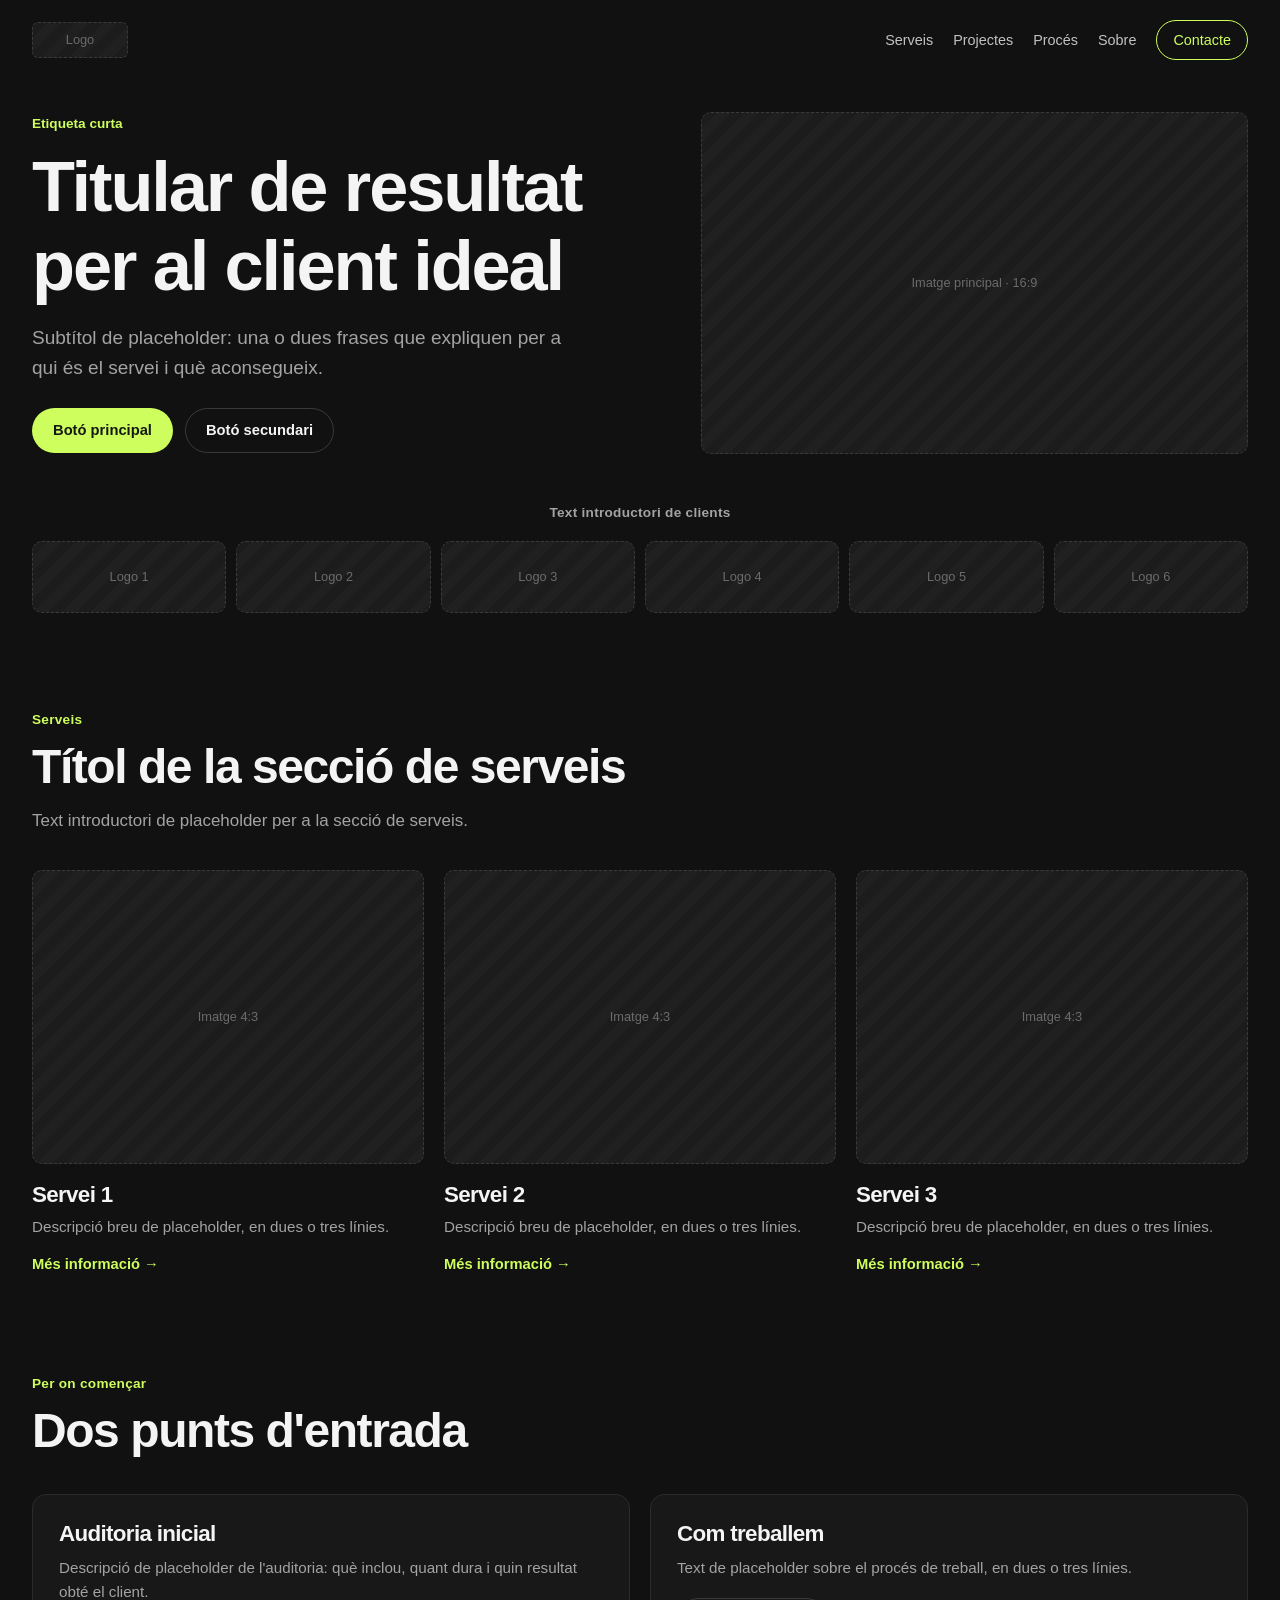
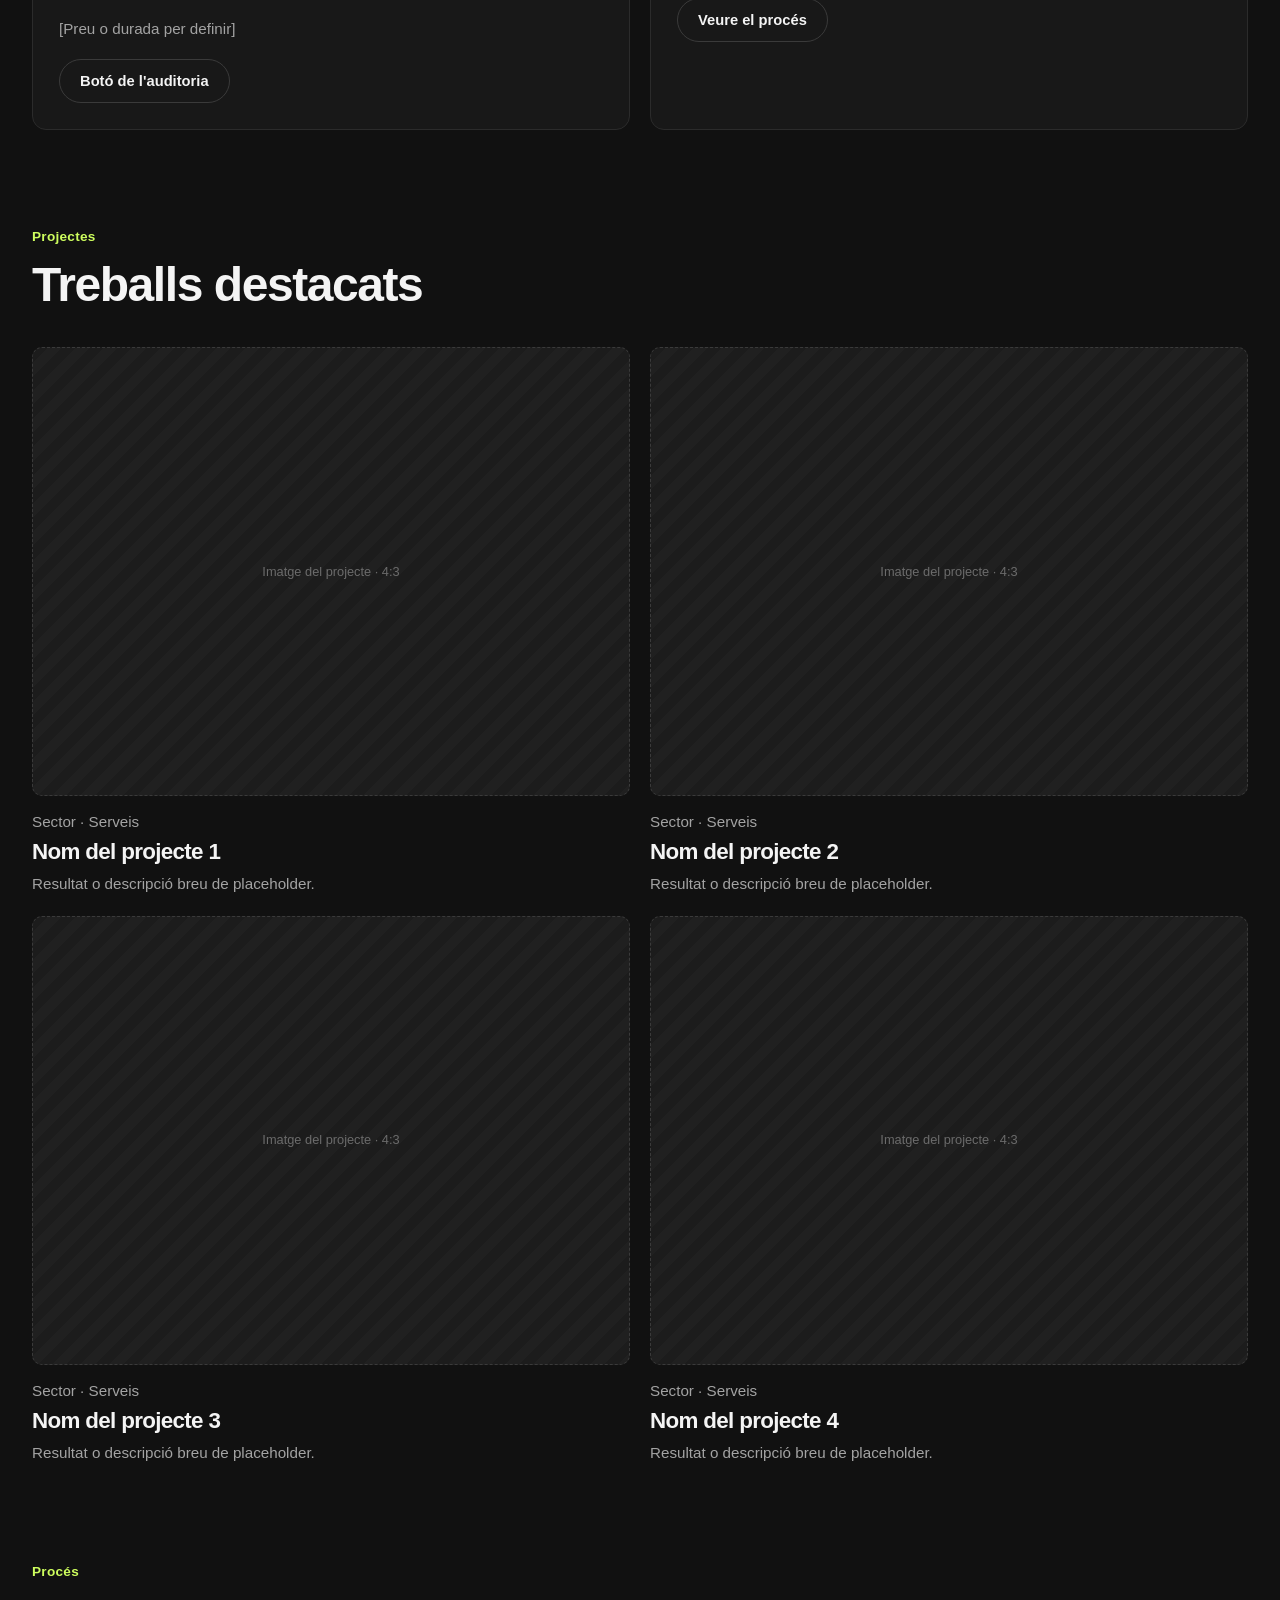
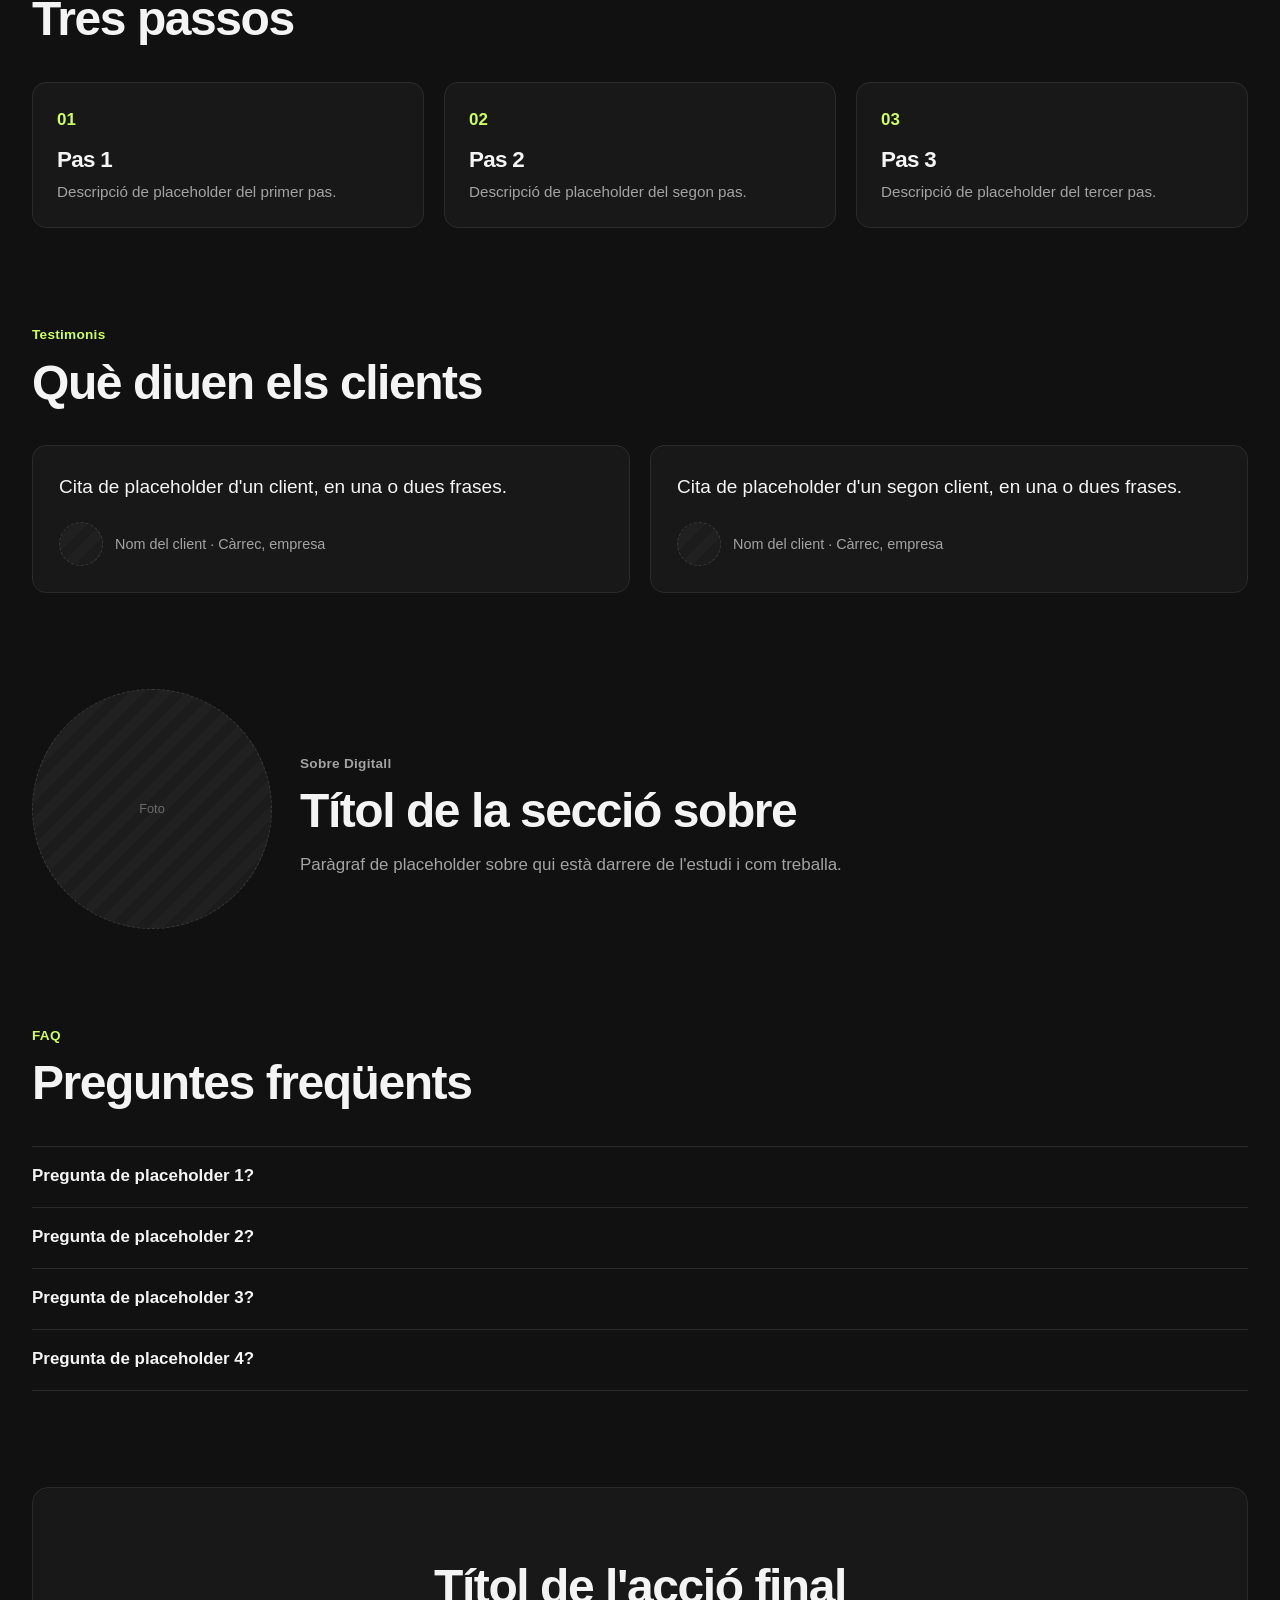
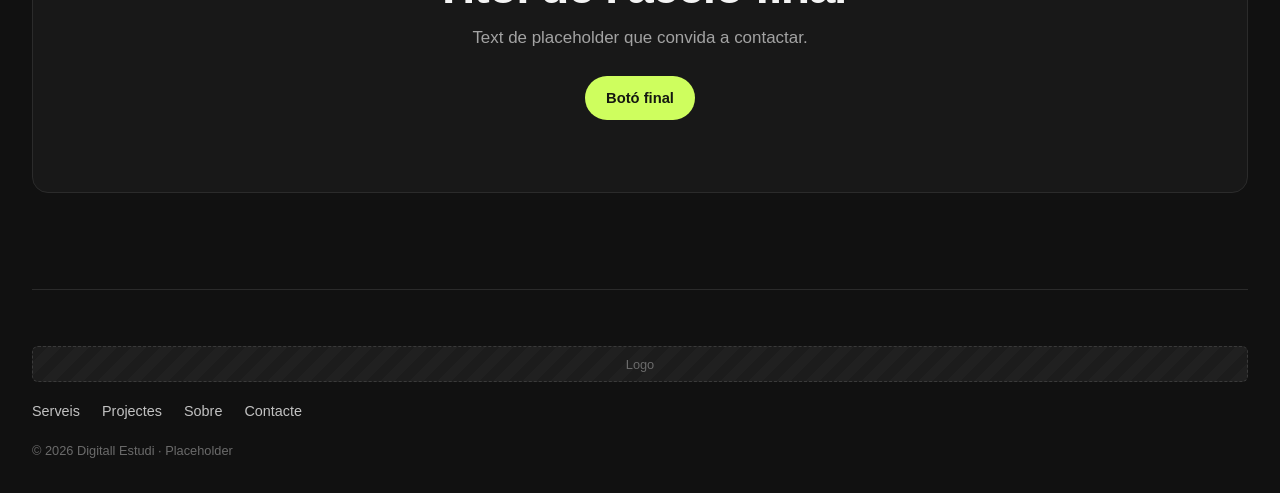
==== commit 8be8a237: "v2: pàgina de prova responsive amb contingut placeholder - Estructura de blocs (hero, logos, serveis" ====
--- a/v2/index.html
+++ b/v2/index.html
@@ -3,376 +3,222 @@
 <head>
   <meta charset="utf-8">
   <meta name="viewport" content="width=device-width, initial-scale=1">
-  <meta name="theme-color" content="#111111">
-  <meta name="color-scheme" content="dark">
   <meta name="robots" content="noindex,nofollow">
-  <meta name="author" content="Javier Traveset">
-  <meta name="description" content="Disseny web, UX/UI, producte digital i identitat visual per a marques i equips. Sóc en Javier, Senior Product Designer de Digitall Estudi.">
-  <title>Digitall Estudi | Disseny web, UX/UI i producte digital</title>
-  <link rel="canonical" href="https://digitallestudi.com/v2/">
-  <link rel="icon" type="image/svg+xml" href="../assets/Logo-square-negative.svg">
-  <link rel="preload" as="image" href="../assets/img/optimized/hero-ivoox-960.webp" imagesrcset="../assets/img/optimized/hero-ivoox-480.webp 480w, ../assets/img/optimized/hero-ivoox-768.webp 768w, ../assets/img/optimized/hero-ivoox-960.webp 960w, ../assets/img/optimized/hero-ivoox-1280.webp 1280w, ../assets/img/optimized/hero-ivoox-1600.webp 1600w, ../assets/img/optimized/hero-ivoox-1800.webp 1800w" imagesizes="(max-width: 700px) 72vw, 65vw" fetchpriority="high">
-  <link rel="stylesheet" href="../styles.css">
+  <title>v2 · Prova responsive · Digitall Estudi</title>
   <link rel="stylesheet" href="css/v2.css">
-  <meta property="og:type" content="website">
-  <meta property="og:locale" content="ca_ES">
-  <meta property="og:site_name" content="Digitall Estudi">
-  <meta property="og:title" content="Digitall Estudi | Disseny web, UX/UI i producte digital">
-  <meta property="og:description" content="Disseny web, UX/UI, producte digital i identitat visual per a marques i equips. Parlem del teu projecte.">
-  <meta property="og:url" content="https://digitallestudi.com/">
-  <meta property="og:image" content="https://digitallestudi.com/assets/og-digitall.webp">
-  <meta property="og:image:width" content="1200">
-  <meta property="og:image:height" content="630">
-  <meta property="og:image:alt" content="Digitall Estudi: disseny web, producte digital i identitat visual">
-  <meta name="twitter:card" content="summary_large_image">
-  <meta name="twitter:title" content="Digitall Estudi | Disseny web, UX/UI i producte digital">
-  <meta name="twitter:description" content="Disseny web, UX/UI, producte digital i identitat visual per a marques i equips.">
-  <meta name="twitter:image" content="https://digitallestudi.com/assets/og-digitall.webp">
-  <script type="application/ld+json">
-  {
-    "@context": "https://schema.org",
-    "@graph": [
-      {
-        "@type": "WebSite",
-        "@id": "https://digitallestudi.com/#website",
-        "url": "https://digitallestudi.com/",
-        "name": "Digitall Estudi",
-        "inLanguage": "ca-ES",
-        "publisher": { "@id": "https://digitallestudi.com/#javier-traveset" }
-      },
-      {
-        "@type": "Person",
-        "@id": "https://digitallestudi.com/#javier-traveset",
-        "name": "Javier Traveset",
-        "jobTitle": "Senior Product Designer",
-        "description": "Dissenyador de producte digital especialitzat en disseny web, UX/UI i identitat visual.",
-        "email": "hola@digitallestudi.com",
-        "url": "https://digitallestudi.com/",
-        "worksFor": { "@type": "Organization", "name": "Digitall Estudi", "url": "https://digitallestudi.com/" }
-      }
-    ]
-  }
-  </script>
 </head>
 <body>
-  <header class="site-header wrap" id="inici">
-    <a class="brand" href="#inici" aria-label="Digitall Estudi, inici">
-      <img class="brand-symbol" src="../assets/Símbol-negative.svg" alt="">
-      <span class="brand-name">digitall<sup>®</sup></span>
-    </a>
-    <nav class="main-nav" aria-label="Navegació principal">
-      <a href="#sobre-digitall">Sobre Digitall</a>
+  <header class="site-header">
+    <div class="wrap site-header-inner">
+      <a class="brand" href="#inici" aria-label="Inici">
+        <span class="ph ph-logo" aria-hidden="true">Logo</span>
+      </a>
+      <nav class="main-nav" aria-label="Navegació principal">
+        <a href="#serveis">Serveis</a>
+        <a href="#projectes">Projectes</a>
+        <a href="#proces">Procés</a>
+        <a href="#sobre">Sobre</a>
+        <a class="nav-cta" href="#contacte">Contacte</a>
+      </nav>
+    </div>
+  </header>
+
+  <main>
+    <section class="hero wrap" id="inici">
+      <div class="hero-copy">
+        <p class="eyebrow">Etiqueta curta</p>
+        <h1>Titular de resultat per al client ideal</h1>
+        <p class="lead">Subtítol de placeholder: una o dues frases que expliquen per a qui és el servei i què aconsegueix.</p>
+        <div class="actions">
+          <a class="btn btn-primary" href="#contacte">Botó principal</a>
+          <a class="btn btn-ghost" href="#serveis">Botó secundari</a>
+        </div>
+      </div>
+      <div class="ph ph-hero" aria-hidden="true">Imatge principal · 16:9</div>
+    </section>
+
+    <section class="logos wrap" aria-label="Clients">
+      <p class="kicker">Text introductori de clients</p>
+      <ul class="logo-row">
+        <li class="ph ph-logo-item">Logo 1</li>
+        <li class="ph ph-logo-item">Logo 2</li>
+        <li class="ph ph-logo-item">Logo 3</li>
+        <li class="ph ph-logo-item">Logo 4</li>
+        <li class="ph ph-logo-item">Logo 5</li>
+        <li class="ph ph-logo-item">Logo 6</li>
+      </ul>
+    </section>
+
+    <section class="block wrap" id="serveis" aria-labelledby="serveis-title">
+      <header class="block-head">
+        <p class="kicker">Serveis</p>
+        <h2 id="serveis-title">Títol de la secció de serveis</h2>
+        <p class="intro">Text introductori de placeholder per a la secció de serveis.</p>
+      </header>
+      <div class="grid grid-3">
+        <article class="card">
+          <div class="ph ph-card" aria-hidden="true">Imatge 4:3</div>
+          <h3>Servei 1</h3>
+          <p>Descripció breu de placeholder, en dues o tres línies.</p>
+          <a class="link" href="#contacte">Més informació →</a>
+        </article>
+        <article class="card">
+          <div class="ph ph-card" aria-hidden="true">Imatge 4:3</div>
+          <h3>Servei 2</h3>
+          <p>Descripció breu de placeholder, en dues o tres línies.</p>
+          <a class="link" href="#contacte">Més informació →</a>
+        </article>
+        <article class="card">
+          <div class="ph ph-card" aria-hidden="true">Imatge 4:3</div>
+          <h3>Servei 3</h3>
+          <p>Descripció breu de placeholder, en dues o tres línies.</p>
+          <a class="link" href="#contacte">Més informació →</a>
+        </article>
+      </div>
+    </section>
+
+    <section class="block wrap" aria-labelledby="inici-title">
+      <header class="block-head">
+        <p class="kicker">Per on començar</p>
+        <h2 id="inici-title">Dos punts d'entrada</h2>
+      </header>
+      <div class="grid grid-2">
+        <article class="panel">
+          <h3>Auditoria inicial</h3>
+          <p>Descripció de placeholder de l'auditoria: què inclou, quant dura i quin resultat obté el client.</p>
+          <p class="price-placeholder">[Preu o durada per definir]</p>
+          <a class="btn btn-ghost" href="#contacte">Botó de l'auditoria</a>
+        </article>
+        <article class="panel">
+          <h3>Com treballem</h3>
+          <p>Text de placeholder sobre el procés de treball, en dues o tres línies.</p>
+          <a class="btn btn-ghost" href="#proces">Veure el procés</a>
+        </article>
+      </div>
+    </section>
+
+    <section class="block wrap" id="projectes" aria-labelledby="projectes-title">
+      <header class="block-head">
+        <p class="kicker">Projectes</p>
+        <h2 id="projectes-title">Treballs destacats</h2>
+      </header>
+      <div class="grid grid-2 grid-work">
+        <article class="card">
+          <div class="ph ph-work" aria-hidden="true">Imatge del projecte · 4:3</div>
+          <p class="tag">Sector · Serveis</p>
+          <h3>Nom del projecte 1</h3>
+          <p>Resultat o descripció breu de placeholder.</p>
+        </article>
+        <article class="card">
+          <div class="ph ph-work" aria-hidden="true">Imatge del projecte · 4:3</div>
+          <p class="tag">Sector · Serveis</p>
+          <h3>Nom del projecte 2</h3>
+          <p>Resultat o descripció breu de placeholder.</p>
+        </article>
+        <article class="card">
+          <div class="ph ph-work" aria-hidden="true">Imatge del projecte · 4:3</div>
+          <p class="tag">Sector · Serveis</p>
+          <h3>Nom del projecte 3</h3>
+          <p>Resultat o descripció breu de placeholder.</p>
+        </article>
+        <article class="card">
+          <div class="ph ph-work" aria-hidden="true">Imatge del projecte · 4:3</div>
+          <p class="tag">Sector · Serveis</p>
+          <h3>Nom del projecte 4</h3>
+          <p>Resultat o descripció breu de placeholder.</p>
+        </article>
+      </div>
+    </section>
+
+    <section class="block wrap" id="proces" aria-labelledby="proces-title">
+      <header class="block-head">
+        <p class="kicker">Procés</p>
+        <h2 id="proces-title">Tres passos</h2>
+      </header>
+      <ol class="grid grid-3 steps">
+        <li class="step">
+          <span class="step-num">01</span>
+          <h3>Pas 1</h3>
+          <p>Descripció de placeholder del primer pas.</p>
+        </li>
+        <li class="step">
+          <span class="step-num">02</span>
+          <h3>Pas 2</h3>
+          <p>Descripció de placeholder del segon pas.</p>
+        </li>
+        <li class="step">
+          <span class="step-num">03</span>
+          <h3>Pas 3</h3>
+          <p>Descripció de placeholder del tercer pas.</p>
+        </li>
+      </ol>
+    </section>
+
+    <section class="block wrap" aria-labelledby="testimonis-title">
+      <header class="block-head">
+        <p class="kicker">Testimonis</p>
+        <h2 id="testimonis-title">Què diuen els clients</h2>
+      </header>
+      <div class="grid grid-2">
+        <figure class="quote">
+          <blockquote>Cita de placeholder d'un client, en una o dues frases.</blockquote>
+          <figcaption>
+            <span class="ph ph-avatar" aria-hidden="true"></span>
+            <span>Nom del client · Càrrec, empresa</span>
+          </figcaption>
+        </figure>
+        <figure class="quote">
+          <blockquote>Cita de placeholder d'un segon client, en una o dues frases.</blockquote>
+          <figcaption>
+            <span class="ph ph-avatar" aria-hidden="true"></span>
+            <span>Nom del client · Càrrec, empresa</span>
+          </figcaption>
+        </figure>
+      </div>
+    </section>
+
+    <section class="block wrap" id="sobre" aria-labelledby="sobre-title">
+      <div class="about">
+        <div class="ph ph-avatar-lg" aria-hidden="true">Foto</div>
+        <div>
+          <p class="kicker">Sobre Digitall</p>
+          <h2 id="sobre-title">Títol de la secció sobre</h2>
+          <p>Paràgraf de placeholder sobre qui està darrere de l'estudi i com treballa.</p>
+        </div>
+      </div>
+    </section>
+
+    <section class="block wrap" aria-labelledby="faq-title">
+      <header class="block-head">
+        <p class="kicker">FAQ</p>
+        <h2 id="faq-title">Preguntes freqüents</h2>
+      </header>
+      <div class="faq">
+        <details><summary>Pregunta de placeholder 1?</summary><p>Resposta de placeholder.</p></details>
+        <details><summary>Pregunta de placeholder 2?</summary><p>Resposta de placeholder.</p></details>
+        <details><summary>Pregunta de placeholder 3?</summary><p>Resposta de placeholder.</p></details>
+        <details><summary>Pregunta de placeholder 4?</summary><p>Resposta de placeholder.</p></details>
+      </div>
+    </section>
+
+    <section class="cta wrap" id="contacte" aria-labelledby="cta-title">
+      <h2 id="cta-title">Títol de l'acció final</h2>
+      <p>Text de placeholder que convida a contactar.</p>
+      <a class="btn btn-primary" href="mailto:hola@digitallestudi.com">Botó final</a>
+    </section>
+  </main>
+
+  <footer class="site-footer wrap">
+    <span class="ph ph-logo" aria-hidden="true">Logo</span>
+    <nav class="footer-nav" aria-label="Peu de pàgina">
+      <a href="#serveis">Serveis</a>
       <a href="#projectes">Projectes</a>
-      <a href="#serveis">Serveis</a>
-      <a href="#manteniment">Manteniment</a>
-      <a class="nav-contact" href="mailto:hola@digitallestudi.com?subject=Parlem%20del%20teu%20projecte">Parlem</a>
-    </nav>
-  </header>
-
-  <main>
-    <section class="hero wrap" aria-labelledby="hero-title">
-      <p class="eyebrow"><span aria-hidden="true">👀</span> Obert a nous projectes</p>
-      <h1 id="hero-title">Transforma les teves idees en experiències digitals úniques</h1>
-      <p class="hero-intro">A Digitall Estudi creem dissenys que no només destaquen, sinó que també connecten amb la teva audiència. Cada projecte reflecteix l'essència de la teva marca i les necessitats de qui la fa servir.</p>
-      <div class="hero-actions">
-        <a class="button button-primary" href="mailto:hola@digitallestudi.com?subject=Parlem%20del%20teu%20projecte">Parlem del teu projecte <span aria-hidden="true">↗</span></a>
-        <a class="button button-quiet" href="#serveis">Veure serveis</a>
-      </div>
-    </section>
-
-    <div class="hero-art" role="group" aria-label="Selecció de projectes de producte digital i disseny web">
-      <img class="hero-art-main" srcset="../assets/img/optimized/hero-ivoox-480.webp 480w, ../assets/img/optimized/hero-ivoox-768.webp 768w, ../assets/img/optimized/hero-ivoox-960.webp 960w, ../assets/img/optimized/hero-ivoox-1280.webp 1280w, ../assets/img/optimized/hero-ivoox-1600.webp 1600w, ../assets/img/optimized/hero-ivoox-1800.webp 1800w" sizes="(max-width: 700px) 72vw, 65vw" src="../assets/img/optimized/hero-ivoox-1280.webp" alt="Disseny de producte digital per a iVoox" fetchpriority="high" width="1280" height="910" decoding="async">
-      <img class="hero-art-side" srcset="../assets/img/optimized/hero-avito-480.webp 480w, ../assets/img/optimized/hero-avito-768.webp 768w, ../assets/img/optimized/hero-avito-960.webp 960w, ../assets/img/optimized/hero-avito-1200.webp 1200w" sizes="(max-width: 700px) 30vw, 26vw" src="../assets/img/optimized/hero-avito-960.webp" alt="Disseny web per a Avito" width="960" height="720" decoding="async" loading="eager">
-    </div>
-
-    <section class="clients wrap" aria-labelledby="clients-title">
-      <p class="section-kicker" id="clients-title">Empreses que ja confien en Digitall</p>
-      <div class="client-grid">
-        <div class="client-logo client-videoask" aria-label="VideoAsk"><img src="../assets/img/logo-videoask-mark.svg" loading="lazy" decoding="async" alt=""><img src="../assets/img/logo-videoask-word.svg" loading="lazy" decoding="async" alt="VideoAsk"></div>
-        <div class="client-logo client-samplia" aria-label="Samplia"><img src="../assets/img/logo-samplia-mark.svg" loading="lazy" decoding="async" alt=""><img src="../assets/img/logo-samplia-word.svg" loading="lazy" decoding="async" alt="Samplia"></div>
-        <div class="client-logo"><img src="../assets/img/logo-akko.svg" loading="lazy" decoding="async" alt="AKKO"></div>
-        <div class="client-logo"><img src="../assets/img/logo-nxerio.svg" loading="lazy" decoding="async" alt="nxerio"></div>
-        <div class="client-logo client-agro"><img src="../assets/img/logo-agroplanning-mark.svg" loading="lazy" decoding="async" alt=""><img src="../assets/img/logo-agroplanning-word.svg" loading="lazy" decoding="async" alt="Agroplanning"></div>
-        <div class="client-logo"><img src="../assets/img/logo-loki-labs.webp" loading="lazy" decoding="async" alt="LOKI LABS" width="500" height="132"></div>
-        <div class="client-logo"><img src="../assets/img/logo-msh.svg" loading="lazy" decoding="async" alt="MSH Service"></div>
-        <div class="client-logo"><img src="../assets/img/logo-akko-services.svg" loading="lazy" decoding="async" alt="AKKO Services"></div>
-        <div class="client-logo"><img src="../assets/img/logo-travel-gaston.svg" loading="lazy" decoding="async" alt="Travel with Gastón"></div>
-      </div>
-    </section>
-
-    <section class="projects wrap" id="projectes" aria-labelledby="projects-title">
-      <div class="section-heading">
-        <p class="green-label">Una selecció</p>
-        <h2 id="projects-title">Alguns projectes seleccionats</h2>
-      </div>
-      <div class="project-grid">
-        <div class="project-column">
-          <article class="project-card">
-            <img srcset="../assets/img/optimized/project-videoask-480.webp 480w, ../assets/img/optimized/project-videoask-768.webp 768w, ../assets/img/optimized/project-videoask-960.webp 960w, ../assets/img/optimized/project-videoask-1200.webp 1200w" sizes="(max-width: 768px) calc(100vw - 40px), 45vw" src="../assets/img/optimized/project-videoask-768.webp" alt="Disseny de l'experiència de VideoAsk" loading="lazy" decoding="async" width="768" height="737">
-            <h3>VideoAsk</h3>
-            <p>Millora de l'arquitectura de la informació i del contingut per optimitzar la navegació i l'experiència d'usuari.</p>
-          </article>
-          <article class="project-card">
-            <img srcset="../assets/img/optimized/project-samplia-480.webp 480w, ../assets/img/optimized/project-samplia-768.webp 768w, ../assets/img/optimized/project-samplia-960.webp 960w, ../assets/img/optimized/project-samplia-1200.webp 1200w" sizes="(max-width: 768px) calc(100vw - 40px), 45vw" src="../assets/img/optimized/project-samplia-768.webp" alt="Experiència mòbil de Samplia per a Heinz" loading="lazy" decoding="async" width="768" height="768">
-            <h3>Samplia</h3>
-            <p>Redisseny integral de l'aplicació per millorar l'experiència d'usuari i adaptar la marca a les tendències actuals.</p>
-          </article>
-        </div>
-        <div class="project-column project-column-offset">
-          <article class="project-card">
-            <img srcset="../assets/img/optimized/project-akko-480.webp 480w, ../assets/img/optimized/project-akko-768.webp 768w, ../assets/img/optimized/project-akko-960.webp 960w, ../assets/img/optimized/project-akko-1200.webp 1200w" sizes="(max-width: 768px) calc(100vw - 40px), 45vw" src="../assets/img/optimized/project-akko-768.webp" alt="Interfície del producte AKKO ERP" loading="lazy" decoding="async" width="768" height="768">
-            <h3>AKKO ERP</h3>
-            <p>Millora del disseny i de l'experiència d'usuari en un programari de gestió d'obres integrals.</p>
-          </article>
-          <article class="project-card project-travel">
-            <img srcset="../assets/img/optimized/project-travel-480.webp 480w, ../assets/img/optimized/project-travel-550.webp 550w" sizes="(max-width: 768px) calc(100vw - 40px), 45vw" src="../assets/img/optimized/project-travel-480.webp" alt="Disseny de l'experiència digital de Travel with Gastón" loading="lazy" decoding="async" width="480" height="1571">
-            <h3>Travel with Gastón</h3>
-            <p>Redisseny integral d'una web de viatges a mida per convertir-la en una plataforma de reserves completa.</p>
-          </article>
-        </div>
-      </div>
-      <p class="section-cta"><a class="button button-quiet" href="mailto:hola@digitallestudi.com?subject=Vull%20conèixer%20més%20projectes">Pregunta'm per altres projectes <span aria-hidden="true">↗</span></a></p>
-    </section>
-
-    <section class="problems wrap" id="problemes" aria-labelledby="problems-title">
-      <div class="section-heading">
-        <p class="green-label">Sona familiar?</p>
-        <h2 id="problems-title">Quan la web no fa la seva feina</h2>
-      </div>
-      <div class="problem-panels">
-        <div class="problem-panel">
-          <h3>Errors habituals</h3>
-          <div class="problem-item"><span class="mark" aria-hidden="true">✕</span><span>La web està bé, però no et troben a Google ni a les respostes de les IA.</span></div>
-          <div class="problem-item"><span class="mark" aria-hidden="true">✕</span><span>La web fa mesos que no s'actualitza, i cada canvi petit es converteix en un problema.</span></div>
-          <div class="problem-item"><span class="mark" aria-hidden="true">✕</span><span>Els usuaris no entenen com fer servir el producte i abandonen sense completar-lo.</span></div>
-        </div>
-        <div class="problem-panel problem-panel-solution">
-          <h3>Què canvia quan hi entrem</h3>
-          <div class="problem-item"><span class="mark" aria-hidden="true">✓</span><span>Entenem qui busca la teva empresa i què necessita, i ho fem visible a la web.</span></div>
-          <div class="problem-item"><span class="mark" aria-hidden="true">✓</span><span>Una web amb manteniment mensual: actualitzada, segura i amb contingut nou.</span></div>
-          <div class="problem-item"><span class="mark" aria-hidden="true">✓</span><span>Un flux clar i un disseny que transmet confiança des del primer moment.</span></div>
-        </div>
-      </div>
-    </section>
-
-    <section class="approach wrap" id="proces" aria-labelledby="approach-title">
-      <p class="green-label">Del caos a la claredat</p>
-      <h2 id="approach-title">Un procés simple, amb compromisos clars.</h2>
-      <img class="approach-illustration" src="../assets/img/idea-illustration.svg" alt="Il·lustració sobre el procés d'ordenar idees i convertir-les en disseny" loading="lazy" decoding="async">
-      <div class="benefit-grid">
-        <article class="benefit-card">
-          <img src="../assets/img/benefit-contribution.webp" alt="" loading="lazy" decoding="async" width="160" height="152">
-          <h3>1. Escoltem</h3>
-          <p>Comencem entenent el teu negoci, els teus usuaris i el que necessites. Revisem el que ja tens.</p>
-        </article>
-        <article class="benefit-card">
-          <img src="../assets/img/benefit-results.webp" alt="" loading="lazy" decoding="async" width="160" height="160">
-          <h3>2. Acordem</h3>
-          <p>Definim l'abast, els terminis i el preu abans de començar. Sense sorpreses a mitja feina.</p>
-        </article>
-        <article class="benefit-card">
-          <img src="../assets/img/benefit-process.webp" alt="" loading="lazy" decoding="async" width="160" height="160">
-          <h3>3. Construïm i acompanyem</h3>
-          <p>Dissenyem i desenvolupem amb revisions contínues i entregues per fases, i seguim amb tu després del llançament.</p>
-        </article>
-      </div>
-    </section>
-
-    <section class="services wrap" id="serveis" aria-labelledby="services-title">
-      <div class="section-heading">
-        <p class="green-label">Què puc fer per la teva marca</p>
-        <h2 id="services-title">Serveis</h2>
-        <p class="section-intro">Definim des del principi els terminis i l'abast de cada projecte, amb resultats que combinen estètica, funcionalitat i estratègia.</p>
-      </div>
-      <div class="service-grid">
-        <article class="service-card">
-          <div class="service-image service-image-product"><img srcset="../assets/img/optimized/project-samplia-480.webp 480w, ../assets/img/optimized/project-samplia-768.webp 768w, ../assets/img/optimized/project-samplia-960.webp 960w, ../assets/img/optimized/project-samplia-1200.webp 1200w" sizes="(max-width: 768px) calc(100vw - 40px), 45vw" src="../assets/img/optimized/project-samplia-768.webp" alt="Producte digital dissenyat per a Samplia" loading="lazy" decoding="async" width="768" height="768"></div>
-          <h3>Disseny digital</h3>
-          <p>Auditories UX, fluxos d'usuari, aplicacions web i mòbils, sistemes de disseny i prototips. També iteració de producte quan ja està en marxa.</p>
-          <a href="mailto:hola@digitallestudi.com?subject=Projecte%20de%20disseny%20digital">Parlem de disseny digital <span aria-hidden="true">↗</span></a>
-        </article>
-        <article class="service-card">
-          <div class="service-image service-image-web"><img srcset="../assets/img/optimized/service-web-480.webp 480w, ../assets/img/optimized/service-web-489.webp 489w" sizes="(max-width: 768px) calc(100vw - 40px), 30vw" src="../assets/img/optimized/service-web-489.webp" alt="Exemple de disseny per a una experiència web" loading="lazy" decoding="async" width="489" height="1200"></div>
-          <h3>Web i WordPress</h3>
-          <p>Mapa del lloc i arquitectura d'informació, wireframes, disseny d'alta fidelitat, desenvolupament WordPress adaptable a qualsevol dispositiu i manteniment perquè la web continuï activa.</p>
-          <a href="mailto:hola@digitallestudi.com?subject=Projecte%20web%20i%20WordPress">Parlem de la teva web <span aria-hidden="true">↗</span></a>
-        </article>
-        <article class="service-card">
-          <div class="service-image service-image-identity">
-            <img class="identity-photo" srcset="../assets/img/optimized/service-identity-480.webp 480w, ../assets/img/optimized/service-identity-768.webp 768w" sizes="(max-width: 768px) calc(100vw - 40px), 30vw" src="../assets/img/optimized/service-identity-768.webp" alt="Espai visual del projecte AKKO Building Process" loading="lazy" decoding="async" width="768" height="1024">
-            <img class="identity-mark" src="../assets/img/logo-building-process.svg" alt="AKKO Building Process" loading="lazy" decoding="async">
-          </div>
-          <h3>Identitat de marca</h3>
-          <p>Estratègia de marca, identitat visual, guia de marca, plantilles per a xarxes i peces de llançament. Una base que es pot aplicar a tot.</p>
-          <a href="mailto:hola@digitallestudi.com?subject=Projecte%20d'identitat%20de%20marca">Parlem d'identitat de marca <span aria-hidden="true">↗</span></a>
-        </article>
-        <article class="service-card service-card-text">
-          <h3>Creixement: SEO i AEO</h3>
-          <p>Auditoria tècnica, mapa de les preguntes que fa el teu client, correccions a la web en directe, dades estructurades i pàgines pensades per ser citades per les IA. Amb informe mensual de visibilitat.</p>
-          <a href="mailto:hola@digitallestudi.com?subject=Creixement%20SEO%20i%20AEO">Parlem de creixement <span aria-hidden="true">↗</span></a>
-        </article>
-      </div>
-      <p class="service-note">Vols saber els terminis estimats? <a href="#temps">Consulta els temps per tipus de projecte <span aria-hidden="true">↓</span></a></p>
-    </section>
-
-    <section class="timings wrap" id="temps" aria-labelledby="timings-title">
-      <div class="section-heading">
-        <p class="green-label">Abast clar des del principi</p>
-        <h2 id="timings-title">Serveis i temps d'entrega</h2>
-        <p class="section-intro">Són terminis orientatius per a cada tipus de treball. Cada projecte és únic; quan parlem, ajustem l'abast al calendari i a les teves necessitats.</p>
-      </div>
-      <div class="timing-list">
-        <article class="timing-group">
-          <div class="timing-description">
-            <h3>Disseny digital</h3>
-            <p>Productes atractius i funcionals, que connecten l'estètica amb les necessitats i el comportament de les persones.</p>
-          </div>
-          <div class="timing-rows" role="list" aria-label="Terminis de disseny digital">
-            <div class="timing-row" role="listitem"><span>Aplicació web MVP</span><span>4–10 setmanes</span></div>
-            <div class="timing-row" role="listitem"><span>Aplicació mòbil MVP</span><span>2–8 setmanes</span></div>
-            <div class="timing-row" role="listitem"><span>Sprint de nova funcionalitat</span><span>Mínim 1 setmana</span></div>
-            <div class="timing-row" role="listitem"><span>Refactorització de producte</span><span>Mínim 1 setmana</span></div>
-            <div class="timing-row" role="listitem"><span>Sistema de disseny</span><span>Mínim 1 setmana</span></div>
-            <div class="timing-row" role="listitem"><span>Auditoria UX</span><span>Mínim 1 setmana</span></div>
-          </div>
-        </article>
-        <article class="timing-group">
-          <div class="timing-description">
-            <h3>Web i WordPress</h3>
-            <p>Una marca es defineix per la seva presència digital. Transmetre la seva identitat i la seva perspectiva per millorar l'experiència de qui la visita.</p>
-          </div>
-          <div class="timing-rows" role="list" aria-label="Terminis de web i WordPress">
-            <div class="timing-row" role="listitem"><span>Web multipàgina</span><span>3–7 setmanes</span></div>
-            <div class="timing-row" role="listitem"><span>Redisseny de web</span><span>3–7 setmanes</span></div>
-            <div class="timing-row" role="listitem"><span>Landing page</span><span>1–3 setmanes</span></div>
-            <div class="timing-row" role="listitem"><span>Auditoria UX/UI</span><span>[durada per confirmar]</span></div>
-          </div>
-        </article>
-        <article class="timing-group">
-          <div class="timing-description">
-            <h3>Identitat de marca</h3>
-            <p>Una identitat visual i verbal distintiva, amb peces clau de marca fetes a mida i directrius clares.</p>
-          </div>
-          <div class="timing-rows" role="list" aria-label="Terminis d'identitat de marca">
-            <div class="timing-row" role="listitem"><span>Disseny de logotip</span><span>3–5 dies</span></div>
-            <div class="timing-row" role="listitem"><span>Identitat de marca completa</span><span>5–10 dies</span></div>
-            <div class="timing-row" role="listitem"><span>Manual de marca</span><span>5 dies</span></div>
-            <div class="timing-row" role="listitem"><span>Renovació de marca</span><span>10–15 dies</span></div>
-            <div class="timing-row" role="listitem"><span>Disseny de merchandising personalitzat</span><span>Mínim 3 dies</span></div>
-          </div>
-        </article>
-      </div>
-      <p class="timing-footnote">*Els temps estimats no inclouen caps de setmana, festius ni imprevists. Poden variar segons el calendari i els canvis que vagin apareixent.</p>
-      <p class="timing-contact">El teu projecte no encaixa exactament en aquests serveis? <a href="mailto:hola@digitallestudi.com?subject=Consulta%20sobre%20un%20projecte">Escriu-me a <strong>hola@digitallestudi.com</strong></a> i ajustem terminis, preu i abast.</p>
-    </section>
-
-    <section class="pricing wrap" id="manteniment" aria-labelledby="pricing-title">
-      <p class="green-label">Plans i manteniment</p>
-      <h2 id="pricing-title">El bon disseny és una inversió, no una despesa.</h2>
-      <div class="pricing-rule" aria-hidden="true"></div>
-      <div class="plan-grid">
-        <article class="plan-card">
-          <p class="plan-label">Manteniment mensual</p>
-          <h3>Cuida la teva web cada mes</h3>
-          <p>Una web necessita manteniment com qualsevol eina de treball. Ho fem perquè segueixi segura, actualitzada i amb contingut nou.</p>
-          <p class="price">A consultar</p>
-          <a class="button button-outline" href="mailto:hola@digitallestudi.com?subject=Manteniment%20web">Parlem del manteniment</a>
-          <ul>
-            <li>Actualitzacions de WordPress i dels plugins.</li>
-            <li>Còpies de seguretat automàtiques, guardades al núvol del client [freqüència per confirmar].</li>
-            <li>Publicació de contingut: notícies, articles, serveis, projectes, ofertes de feina i dades de contacte.</li>
-            <li>Gestió de registres DNS per a noves webs i canvis de configuració.</li>
-            <li>Resposta a incidències en [temps per confirmar].</li>
-            <li>Informe mensual [per confirmar].</li>
-            <li>No inclou domini ni hosting: els gestiona el client o el seu proveïdor.</li>
-          </ul>
-        </article>
-        <article class="plan-card">
-          <p class="plan-label">Projecte a mida</p>
-          <h3>Un projecte amb preu tancat</h3>
-          <p>Ideal si busques una solució concreta, de principi a fi, amb preu i abast acordats.</p>
-          <p class="price">A mida</p>
-          <a class="button button-outline" href="mailto:hola@digitallestudi.com?subject=Pressupost%20per%20a%20un%20projecte">Demanar pressupost</a>
-          <ul>
-            <li>Projecte complet amb inici i final definits.</li>
-            <li>Preu tancat segons les teves necessitats.</li>
-            <li>Cronograma i entregables clars.</li>
-            <li>Possibilitat de manteniment després del projecte.</li>
-          </ul>
-        </article>
-      </div>
-    </section>
-
-    <section class="about wrap" id="sobre-digitall" aria-labelledby="about-title">
-      <p class="green-label">Més enllà de</p>
-      <h2 id="about-title"><img class="about-wordmark" srcset="../assets/img/optimized/logo-negative-320.webp 320w, ../assets/img/optimized/logo-negative-640.webp 640w" sizes="210px" src="../assets/img/optimized/logo-negative-320.webp" alt="Digitall Estudi" width="320" height="104" decoding="async"></h2>
-      <img class="about-avatar" srcset="../assets/img/optimized/javier-240.webp" sizes="92px" src="../assets/img/optimized/javier-240.webp" alt="Retrat de Javier" loading="lazy" decoding="async" width="240" height="240">
-      <p class="about-copy">Sóc en Javier, Senior Product Designer amb més de 10 anys d'experiència en el desenvolupament i el creixement de productes digitals. Treballo per millorar la comunicació entre les persones i els productes a través d'un disseny d'experiència integral. Lidero cada projecte i treballo amb col·laboradors de confiança quan cal, perquè sempre sàpigues qui respon.</p>
-      <p class="about-prompt">Vols saber una mica més de mi i del teu projecte?</p>
-      <a class="button button-quiet" href="mailto:hola@digitallestudi.com?subject=Vull%20parlar%20d'un%20projecte">Explica'm què tens en ment <span aria-hidden="true">↗</span></a>
-    </section>
-
-    <section class="faq wrap" id="preguntes" aria-labelledby="faq-title">
-      <div class="section-heading">
-        <p class="green-label">Resolem els teus dubtes</p>
-        <h2 id="faq-title">Preguntes freqüents</h2>
-        <p class="section-intro">Si tens més dubtes, pots escriure'm directament.</p>
-      </div>
-      <div class="faq-list">
-        <details>
-          <summary><img src="../assets/img/plus-circle.svg" alt=""><span>Com funciona el procés de disseny?</span></summary>
-          <p>Comencem entenent l'objectiu, el context i les necessitats. Acordem l'abast i els terminis abans de dissenyar, i revisem amb tu cada entrega.</p>
-        </details>
-        <details>
-          <summary><img src="../assets/img/plus-circle.svg" alt=""><span>Quins projectes puc contractar?</span></summary>
-          <p>Disseny digital, web i WordPress, identitat de marca i creixement amb SEO i AEO. A la secció de serveis trobaràs els temps orientatius de cada tipus de projecte.</p>
-        </details>
-        <details>
-          <summary><img src="../assets/img/plus-circle.svg" alt=""><span>Què inclou el manteniment?</span></summary>
-          <p>Actualitzacions, còpies de seguretat, publicació de contingut, gestió de registres DNS i un informe mensual. El domini i el hosting no estan inclosos.</p>
-        </details>
-        <details>
-          <summary><img src="../assets/img/plus-circle.svg" alt=""><span>Què passa si estàs malalt o de vacances?</span></summary>
-          <p>[Per confirmar: qui cobreix les incidències i com s'avisa.]</p>
-        </details>
-        <details>
-          <summary><img src="../assets/img/plus-circle.svg" alt=""><span>En quant de temps respons a una incidència?</span></summary>
-          <p>[Per confirmar: temps de resposta.]</p>
-        </details>
-        <details>
-          <summary><img src="../assets/img/plus-circle.svg" alt=""><span>Puc cancel·lar el manteniment quan vulgui?</span></summary>
-          <p>Sí. Si ho cancel·les, reps la web completa: fitxers, còpies de seguretat i accessos, amb una nota de traspàs.</p>
-        </details>
-        <details>
-          <summary><img src="../assets/img/plus-circle.svg" alt=""><span>Qui té els fitxers i el domini?</span></summary>
-          <p>Tu. Els fitxers, el domini i els accessos són sempre teus.</p>
-        </details>
-        <details>
-          <summary><img src="../assets/img/plus-circle.svg" alt=""><span>Com puc començar?</span></summary>
-          <p>Escriu a <a href="mailto:hola@digitallestudi.com?subject=Començar%20un%20projecte">hola@digitallestudi.com</a> amb unes línies sobre la teva idea. Et respondré per entendre què necessites.</p>
-        </details>
-      </div>
-    </section>
-
-    <section class="contact wrap" id="contacte" aria-labelledby="contact-title">
-      <p class="green-label">Ho posem en marxa?</p>
-      <h2 id="contact-title">Parlem del teu proper projecte.</h2>
-      <p>No hi ha formularis: prem el correu i s'obrirà el teu programa de correu habitual.</p>
-      <a class="contact-email" href="mailto:hola@digitallestudi.com?subject=Parlem%20del%20teu%20projecte">hola@digitallestudi.com <span aria-hidden="true">↗</span></a>
-    </section>
-  </main>
-
-  <footer class="site-footer wrap">
-    <a class="footer-brand" href="#inici" aria-label="Tornar a l'inici"><img src="../assets/Marca.svg" alt="Digitall Estudi"></a>
-    <nav class="footer-nav" aria-label="Navegació del peu de pàgina">
-      <a href="#sobre-digitall">Sobre Digitall</a>
-      <a href="#projectes">Projectes</a>
-      <a href="#serveis">Serveis</a>
-      <a href="#manteniment">Manteniment</a>
+      <a href="#sobre">Sobre</a>
       <a href="#contacte">Contacte</a>
     </nav>
-    <p class="copyright">© <span id="year">2026</span> Digitall Estudi · Disseny digital independent</p>
+    <p class="copyright">© 2026 Digitall Estudi · Placeholder</p>
   </footer>
+
   <script src="js/v2.js" defer></script>
 </body>
 </html>
--- a/v2/css/v2.css
+++ b/v2/css/v2.css
@@ -1,134 +1,259 @@
-/* v2: sistema de comportament propi (capa sobre ../styles.css).
-   Mobile-first a nivell de contenidor i capçalera. Punts de trencament:
+/* v2: sistema de comportament propi, autocontingut (sense ../styles.css).
+   Mobile-first. Punts de trencament:
    Mobile S <375 · Mobile M 375 · Mobile L 425 · Tablet 768 · Laptop 1024 · Laptop L 1440 · 4K 2560 */
 
+/* ---------- Tokens ---------- */
 :root {
-  /* Escala tipogràfica (fluid entre 320 px i 2560 px) */
-  --type-h1: clamp(2.4rem, 1.2rem + 4.2vw, 4.75rem);
-  --type-h2: clamp(1.9rem, 1.1rem + 2.6vw, 3.1rem);
-  --type-h3: clamp(1.15rem, 1rem + .6vw, 1.5rem);
-  --type-body: clamp(.95rem, .9rem + .2vw, 1.125rem);
-
-  /* Espaiat i contenidor */
+  --bg: #111111;
+  --surface: #181818;
+  --line: #2b2b2b;
+  --text: #f4f4f4;
+  --muted: #a3a3a3;
+  --accent: #cefe5e;
+
+  --type-h1: clamp(2.2rem, 1.2rem + 4vw, 4.5rem);
+  --type-h2: clamp(1.7rem, 1.1rem + 2.4vw, 3rem);
+  --type-h3: clamp(1.1rem, 1rem + .5vw, 1.4rem);
+  --type-body: clamp(.95rem, .9rem + .2vw, 1.1rem);
+
   --gutter: 20px;
   --container: 1280px;
-  --header-h: 84px;
-  --header-h-compact: 64px;
-
-  /* Moviment */
+  --block-gap: 72px;
+  --header-h: 72px;
+  --header-h-compact: 56px;
+
   --dur-fast: 180ms;
   --dur: 280ms;
   --ease: cubic-bezier(.2, .7, .2, 1);
 }
 
-html {
-  scroll-behavior: smooth;
-  scroll-padding-top: calc(var(--header-h) + 12px);
-}
-
-@media (prefers-reduced-motion: reduce) {
-  html { scroll-behavior: auto; }
-}
-
-/* Contenidor per punt de trencament */
-.wrap { width: min(var(--container), calc(100% - 2 * var(--gutter))); }
-
-@media (min-width: 768px) {
-  :root { --gutter: 32px; }
-}
-
-@media (min-width: 1024px) {
-  :root { --container: 1200px; }
-}
-
-@media (min-width: 1440px) {
-  :root { --container: 1360px; --header-h: 92px; }
-}
-
-@media (min-width: 2560px) {
-  :root { --container: 1760px; --header-h: 104px; }
-}
-
-/* Mobile S: títols una mica més petits */
-@media (max-width: 374px) {
-  :root { --gutter: 16px; }
-}
-
-/* Tipografia */
+/* ---------- Base ---------- */
+*, *::before, *::after { box-sizing: border-box; }
+html { scroll-behavior: smooth; scroll-padding-top: calc(var(--header-h) + 12px); }
+body {
+  margin: 0;
+  background: var(--bg);
+  color: var(--text);
+  font-family: Inter, "Segoe UI", Arial, sans-serif;
+  font-size: var(--type-body);
+  line-height: 1.55;
+  -webkit-font-smoothing: antialiased;
+  overflow-x: hidden;
+}
+h1, h2, h3, p, ul, ol, figure, blockquote { margin: 0; padding: 0; }
+ul, ol { list-style: none; }
+a { color: inherit; text-decoration: none; }
+a:focus-visible, summary:focus-visible { outline: 2px solid var(--accent); outline-offset: 4px; border-radius: 3px; }
+h1, h2, h3 { line-height: 1.12; letter-spacing: -.03em; }
 h1 { font-size: var(--type-h1); }
 h2 { font-size: var(--type-h2); }
 h3 { font-size: var(--type-h3); }
-body { font-size: var(--type-body); }
-
-/* Capçalera: transparent sobre el hero, sòlida en fer scroll */
+
+@media (prefers-reduced-motion: reduce) {
+  html { scroll-behavior: auto; }
+  *, *::before, *::after { transition-duration: .01ms !important; }
+}
+
+.wrap { width: min(var(--container), calc(100% - 2 * var(--gutter))); margin-inline: auto; }
+.block { padding-top: var(--block-gap); }
+.block-head { margin-bottom: 36px; max-width: 760px; }
+.kicker { color: var(--accent); font-size: .85rem; font-weight: 650; letter-spacing: .02em; margin-bottom: 10px; }
+.intro { color: var(--muted); margin-top: 14px; }
+
+/* ---------- Placeholders ---------- */
+.ph {
+  display: grid;
+  place-items: center;
+  background: repeating-linear-gradient(135deg, #1c1c1c 0 10px, #202020 10px 20px);
+  border: 1px dashed #3a3a3a;
+  border-radius: 10px;
+  color: #6b6b6b;
+  font-size: .8rem;
+  text-align: center;
+  padding: 8px;
+}
+.ph-logo { min-width: 96px; min-height: 36px; padding: 4px 10px; border-radius: 6px; }
+.ph-logo-item { min-height: 72px; }
+.ph-hero { aspect-ratio: 16 / 10; width: 100%; }
+.ph-card { aspect-ratio: 4 / 3; width: 100%; margin-bottom: 18px; }
+.ph-work { aspect-ratio: 4 / 3; width: 100%; margin-bottom: 14px; }
+.ph-avatar { width: 44px; height: 44px; border-radius: 50%; flex: 0 0 44px; }
+.ph-avatar-lg { aspect-ratio: 1 / 1; width: 100%; max-width: 260px; border-radius: 50%; }
+
+/* ---------- Botons i enllaços ---------- */
+.btn {
+  display: inline-flex;
+  align-items: center;
+  justify-content: center;
+  min-height: 44px;
+  padding: 10px 20px;
+  border-radius: 999px;
+  border: 1px solid transparent;
+  font-size: .92rem;
+  font-weight: 600;
+  transition: transform var(--dur-fast) var(--ease), background-color var(--dur-fast) var(--ease), border-color var(--dur-fast) var(--ease), color var(--dur-fast) var(--ease);
+}
+.btn:hover { transform: translateY(-2px); }
+.btn:active { transform: translateY(0) scale(.98); }
+.btn-primary { background: var(--accent); color: #151811; }
+.btn-primary:hover { background: #dfff8b; }
+.btn-ghost { border-color: #3a3a3a; color: var(--text); background: transparent; }
+.btn-ghost:hover { border-color: var(--accent); color: var(--accent); }
+.link { color: var(--accent); font-weight: 600; font-size: .92rem; transition: letter-spacing var(--dur) var(--ease); }
+.link:hover { letter-spacing: .02em; }
+
+/* ---------- Capçalera ---------- */
 .site-header {
   position: fixed;
-  top: 0;
-  left: 0;
-  right: 0;
+  inset: 0 0 auto 0;
   z-index: 50;
+  background: transparent;
+  border-bottom: 1px solid transparent;
+  transition: background-color var(--dur) var(--ease), border-color var(--dur) var(--ease);
+}
+.site-header-inner {
   min-height: var(--header-h);
-  background: transparent;
-  transition:
-    min-height var(--dur) var(--ease),
-    background-color var(--dur) var(--ease),
-    border-color var(--dur) var(--ease);
-  border-bottom: 1px solid transparent;
-}
-
+  display: flex;
+  align-items: center;
+  justify-content: space-between;
+  gap: 16px;
+  transition: min-height var(--dur) var(--ease);
+}
 .site-header.is-scrolled {
-  min-height: var(--header-h-compact);
   background: rgba(17, 17, 17, .86);
   -webkit-backdrop-filter: blur(12px);
   backdrop-filter: blur(12px);
   border-bottom-color: var(--line);
 }
-
-/* La capçalera fixa desplaça el contingut: la primera secció ja té padding propi */
-main { padding-top: 0; }
-
-/* Navegació: subratllat en hover i enllaç seleccionat */
-.main-nav a {
-  position: relative;
-  padding: 6px 0;
-  transition: color var(--dur-fast) var(--ease);
-}
-
+.site-header.is-scrolled .site-header-inner { min-height: var(--header-h-compact); }
+
+.main-nav { display: flex; align-items: center; gap: 4px 20px; flex-wrap: wrap; font-size: .9rem; color: #c2c2c2; }
+.main-nav a { position: relative; padding: 6px 0; transition: color var(--dur-fast) var(--ease); }
 .main-nav a::after {
   content: "";
   position: absolute;
-  left: 0;
-  right: 0;
-  bottom: 0;
+  left: 0; right: 0; bottom: 0;
   height: 1px;
   background: currentColor;
   transform: scaleX(0);
   transform-origin: left center;
   transition: transform var(--dur) var(--ease);
 }
-
-.main-nav a:hover::after,
-.main-nav a[aria-current="true"]::after {
-  transform: scaleX(1);
-}
-
-.main-nav a[aria-current="true"] {
-  color: var(--accent);
-}
-
-/* Botons: estats hover i focus coherents */
-.button {
-  transition:
-    transform var(--dur-fast) var(--ease),
-    background-color var(--dur-fast) var(--ease),
-    border-color var(--dur-fast) var(--ease),
-    color var(--dur-fast) var(--ease);
-}
-
-.button:active { transform: translateY(0) scale(.98); }
-
-/* Mòbil: la navegació no ha de trencar la capçalera */
+.main-nav a:hover { color: var(--text); }
+.main-nav a:hover::after, .main-nav a[aria-current="true"]::after { transform: scaleX(1); }
+.main-nav a[aria-current="true"] { color: var(--accent); }
+.main-nav .nav-cta { padding: 8px 16px; border: 1px solid var(--accent); border-radius: 999px; color: var(--text); }
+.main-nav .nav-cta::after { display: none; }
+.main-nav .nav-cta:hover { background: rgba(206, 254, 94, .1); }
+
+/* ---------- Hero ---------- */
+.hero { display: grid; gap: 32px; align-items: center; padding-top: calc(var(--header-h) + 32px); }
+.eyebrow { color: var(--accent); font-size: .85rem; font-weight: 650; margin-bottom: 14px; }
+.hero h1 { max-width: 16ch; }
+.lead { color: var(--muted); font-size: clamp(1rem, .95rem + .3vw, 1.2rem); margin: 18px 0 26px; max-width: 52ch; }
+.actions { display: flex; flex-wrap: wrap; gap: 12px; }
+
+/* ---------- Clients ---------- */
+.logos { padding-top: 48px; }
+.logos .kicker { color: var(--muted); text-align: center; margin-bottom: 18px; }
+.logo-row { display: grid; grid-template-columns: repeat(2, minmax(0, 1fr)); gap: 10px; }
+.logo-row li { list-style: none; }
+
+/* ---------- Graelles ---------- */
+.grid { display: grid; gap: 20px; }
+.card, .panel, .step, .quote { min-width: 0; }
+.card h3 { margin-bottom: 8px; }
+.card p, .panel p, .step p { color: var(--muted); font-size: .95rem; }
+.card .link { display: inline-block; margin-top: 14px; }
+.tag { color: var(--muted); font-size: .8rem; margin-bottom: 6px; }
+.panel { padding: 26px; border: 1px solid var(--line); border-radius: 14px; background: var(--surface); }
+.panel h3 { margin-bottom: 10px; }
+.panel .btn { margin-top: 18px; }
+.price-placeholder { color: #6b6b6b; font-size: .85rem; margin-top: 14px; }
+.step { padding: 24px; border: 1px solid var(--line); border-radius: 14px; background: var(--surface); }
+.step-num { display: block; color: var(--accent); font-weight: 700; margin-bottom: 14px; }
+.step h3 { margin-bottom: 8px; }
+
+/* ---------- Testimonis, sobre, FAQ ---------- */
+.quote { padding: 26px; border: 1px solid var(--line); border-radius: 14px; background: var(--surface); }
+.quote blockquote { font-size: clamp(1rem, .95rem + .3vw, 1.2rem); margin-bottom: 20px; }
+.quote figcaption { display: flex; align-items: center; gap: 12px; color: var(--muted); font-size: .9rem; }
+.about { display: grid; gap: 28px; align-items: center; }
+.about p { color: var(--muted); margin-top: 14px; max-width: 60ch; }
+.about h2 { margin-top: 6px; }
+.faq { border-top: 1px solid var(--line); }
+.faq details { border-bottom: 1px solid var(--line); }
+.faq summary { min-height: 60px; display: flex; align-items: center; cursor: pointer; font-weight: 600; list-style: none; }
+.faq summary::-webkit-details-marker { display: none; }
+.faq details p { color: var(--muted); padding: 0 0 18px; }
+
+/* ---------- CTA final i peu ---------- */
+.cta { margin-top: var(--block-gap); padding: 56px 24px; border: 1px solid var(--line); border-radius: 16px; background: var(--surface); text-align: center; }
+.cta p { color: var(--muted); margin: 12px auto 24px; max-width: 52ch; }
+.site-footer { display: grid; gap: 18px; padding-block: 56px 32px; border-top: 1px solid var(--line); margin-top: var(--block-gap); }
+.footer-nav { display: flex; flex-wrap: wrap; gap: 10px 22px; color: #c2c2c2; font-size: .9rem; }
+.copyright { color: #6b6b6b; font-size: .8rem; }
+
+/* ===================================================
+   Punts de trencament
+   =================================================== */
+
+/* Mobile S: marges i títols una mica més compactes */
+@media (max-width: 374px) {
+  :root { --gutter: 16px; --block-gap: 56px; }
+  .main-nav { gap: 2px 14px; font-size: .82rem; }
+}
+
+/* Mobile M i L (375–767): la navegació es parteix en dues línies */
+@media (min-width: 425px) {
+  .logo-row { grid-template-columns: repeat(3, minmax(0, 1fr)); }
+}
+
+/* Tablet 768: dues columnes per a serveis i treballs */
+@media (min-width: 768px) {
+  :root { --gutter: 32px; --block-gap: 96px; --header-h: 80px; --header-h-compact: 60px; }
+  .hero { grid-template-columns: 1.05fr .95fr; gap: 48px; }
+  .grid-3 { grid-template-columns: repeat(2, minmax(0, 1fr)); }
+  .grid-2 { grid-template-columns: repeat(2, minmax(0, 1fr)); }
+  .about { grid-template-columns: 240px 1fr; }
+  .logo-row { grid-template-columns: repeat(6, minmax(0, 1fr)); }
+  .cta { padding: 72px 32px; }
+}
+
+/* Laptop 1024: tres columnes per a serveis */
+@media (min-width: 1024px) {
+  .grid-3 { grid-template-columns: repeat(3, minmax(0, 1fr)); }
+  .hero { gap: 64px; }
+}
+
+/* Laptop L 1440: més aire i contenidor més ample */
+@media (min-width: 1440px) {
+  :root { --container: 1360px; --header-h: 88px; --header-h-compact: 64px; --block-gap: 120px; }
+  .block-head { margin-bottom: 48px; }
+}
+
+/* 4K 2560: el contingut es manté a una amplada llegible */
+@media (min-width: 2560px) {
+  :root { --container: 1760px; --header-h: 104px; --header-h-compact: 76px; --block-gap: 160px; }
+  .block-head { max-width: 920px; }
+}
+
+/* Mobile: capçalera d'una sola fila; la navegació es desplaça en horitzontal */
 @media (max-width: 620px) {
-  .site-header.is-scrolled { min-height: var(--header-h-compact); }
   .main-nav a::after { display: none; }
-}
+  .site-header-inner { flex-wrap: nowrap; min-width: 0; gap: 12px; }
+  .brand { flex: 0 0 auto; }
+  .main-nav {
+    flex: 1 1 auto;
+    min-width: 0;
+    flex-wrap: nowrap;
+    justify-content: flex-end;
+    gap: 16px;
+    overflow-x: auto;
+    scrollbar-width: none;
+    -webkit-overflow-scrolling: touch;
+    white-space: nowrap;
+  }
+  .main-nav::-webkit-scrollbar { display: none; }
+  .main-nav .nav-cta { padding: 6px 12px; }
+}
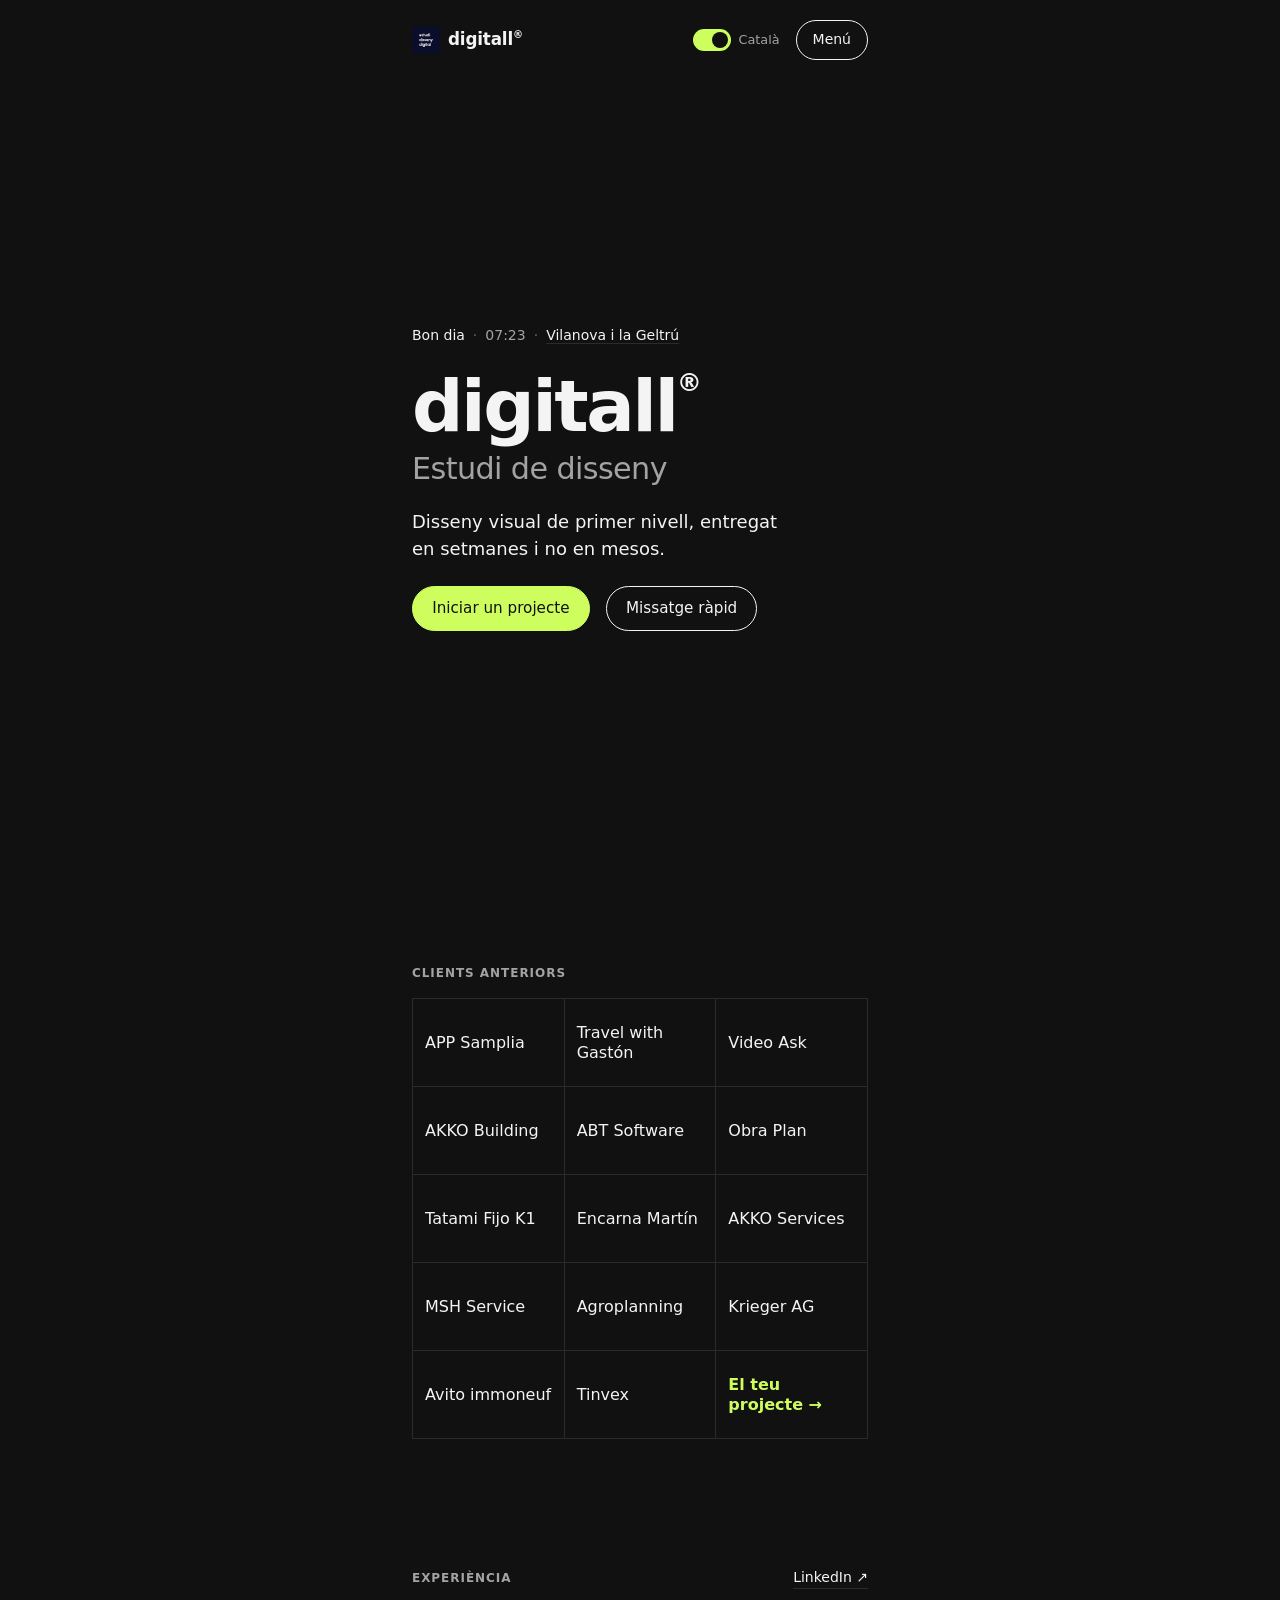
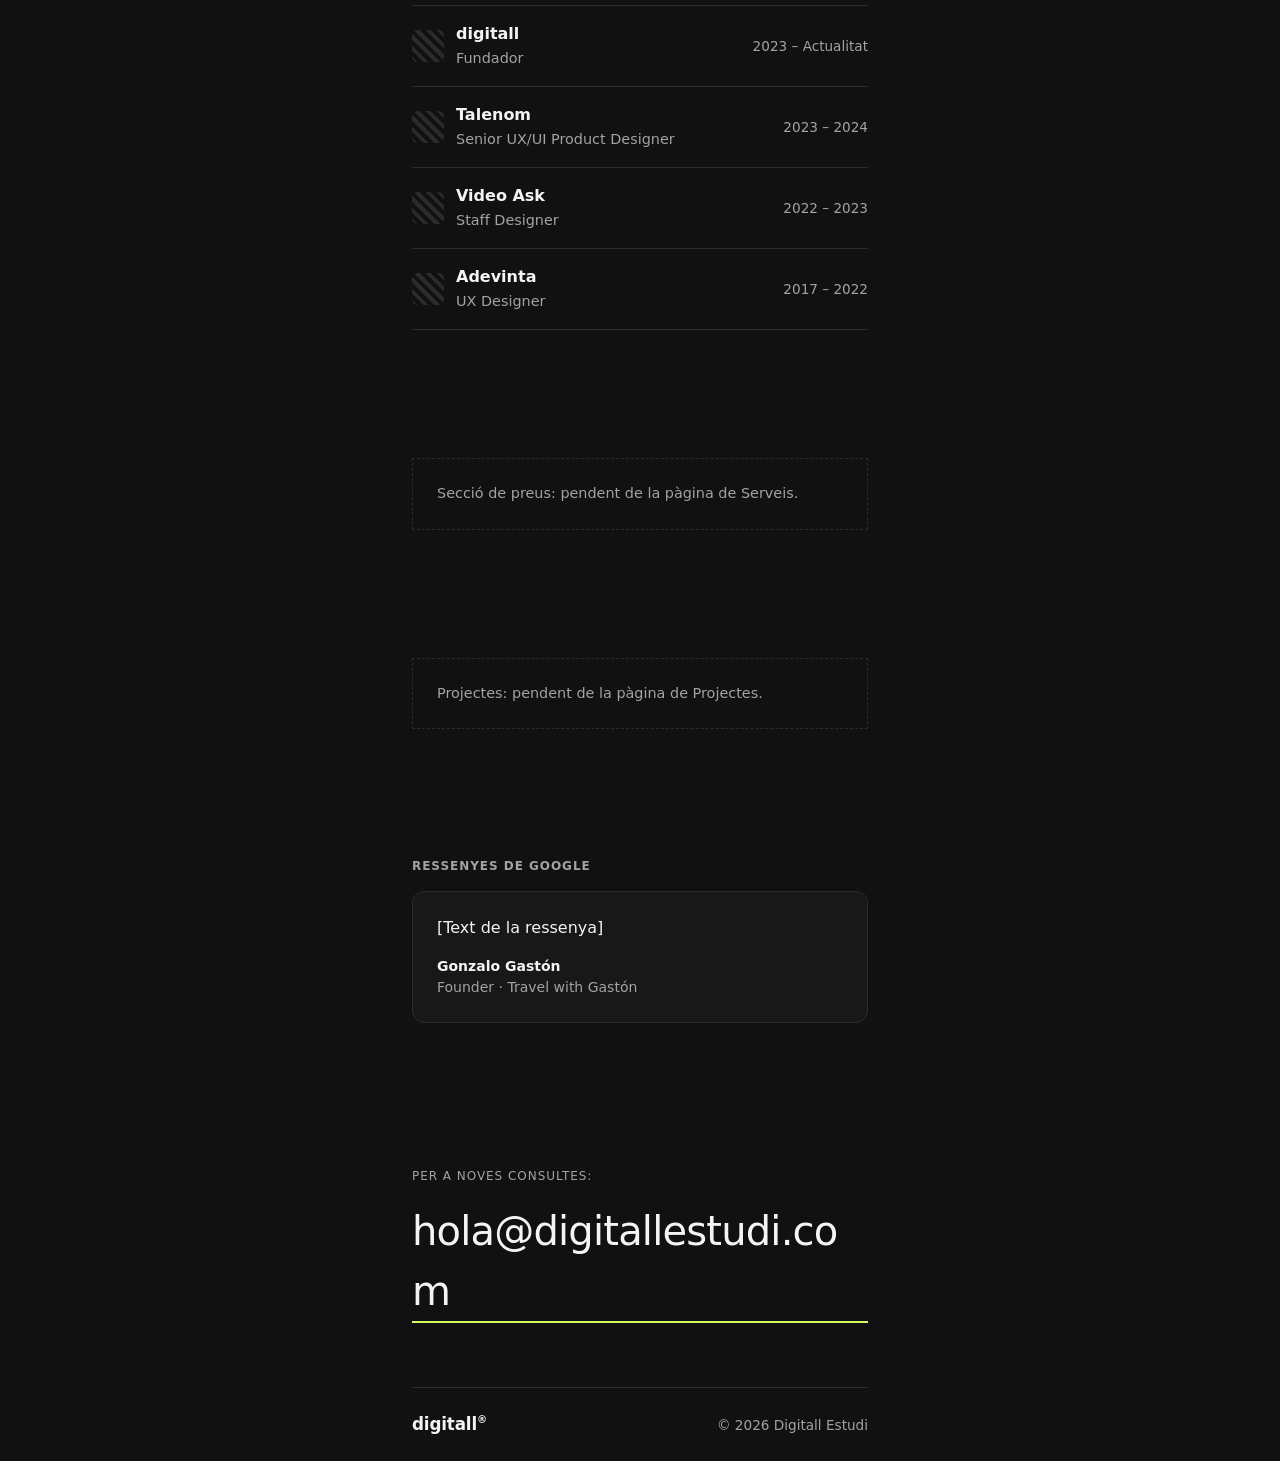
==== commit 28877524: "v2: home segons Figma (salutació amb hora i temperatura, idioma, menú, clients, ressenyes) Co-Author" ====
--- a/v2/index.html
+++ b/v2/index.html
@@ -4,219 +4,148 @@
   <meta charset="utf-8">
   <meta name="viewport" content="width=device-width, initial-scale=1">
   <meta name="robots" content="noindex,nofollow">
-  <title>v2 · Prova responsive · Digitall Estudi</title>
+  <title>Digitall Estudi · v2</title>
   <link rel="stylesheet" href="css/v2.css">
 </head>
 <body>
-  <header class="site-header">
+  <header class="site-header" id="capcalera">
     <div class="wrap site-header-inner">
-      <a class="brand" href="#inici" aria-label="Inici">
-        <span class="ph ph-logo" aria-hidden="true">Logo</span>
+      <a class="brand" href="#inici" aria-label="Digitall Estudi, inici">
+        <img src="../assets/Símbol-negative.svg" alt="" width="36" height="36">
+        <span class="brand-name">digitall<sup>®</sup></span>
       </a>
-      <nav class="main-nav" aria-label="Navegació principal">
-        <a href="#serveis">Serveis</a>
-        <a href="#projectes">Projectes</a>
-        <a href="#proces">Procés</a>
-        <a href="#sobre">Sobre</a>
-        <a class="nav-cta" href="#contacte">Contacte</a>
+
+      <nav class="main-nav" id="main-nav" aria-label="Navegació principal" data-nav>
+        <a href="#estudi" data-ca="L'estudi" data-es="El estudio">L'estudi</a>
+        <a href="#treballs" data-ca="Treballs" data-es="Trabajos">Treballs</a>
+        <a href="#preus" data-ca="Preus" data-es="Precios">Preus</a>
+        <a href="#projectes" data-ca="Projectes" data-es="Proyectos">Projectes</a>
       </nav>
+
+      <div class="header-tools">
+        <button class="lang-switch" type="button" role="switch" aria-checked="true" id="lang-switch">
+          <span class="lang-track" aria-hidden="true"><span class="lang-dot"></span></span>
+          <span class="lang-label" data-ca="Català" data-es="Castellano">Català</span>
+        </button>
+        <button class="menu-toggle" type="button" aria-expanded="false" aria-controls="main-nav" data-menu>
+          <span data-ca="Menú" data-es="Menú">Menú</span>
+        </button>
+      </div>
     </div>
   </header>
 
   <main>
-    <section class="hero wrap" id="inici">
-      <div class="hero-copy">
-        <p class="eyebrow">Etiqueta curta</p>
-        <h1>Titular de resultat per al client ideal</h1>
-        <p class="lead">Subtítol de placeholder: una o dues frases que expliquen per a qui és el servei i què aconsegueix.</p>
-        <div class="actions">
-          <a class="btn btn-primary" href="#contacte">Botó principal</a>
-          <a class="btn btn-ghost" href="#serveis">Botó secundari</a>
-        </div>
+    <section class="hero wrap" id="inici" aria-labelledby="hero-title">
+      <p class="greeting">
+        <span class="greeting-text" data-greeting>Bon dia</span>
+        <span class="sep" aria-hidden="true">·</span>
+        <time id="clock" datetime="">--:--</time>
+        <span class="sep" aria-hidden="true">·</span>
+        <a class="place" href="https://www.google.com/maps/search/?api=1&amp;query=Vilanova+i+la+Geltru" data-place>Vilanova i la Geltrú</a>
+        <span class="sep" aria-hidden="true">·</span>
+        <span id="temp">--º</span>
+      </p>
+      <h1 id="hero-title" class="wordmark">digitall<sup>®</sup> <span class="wordmark-sub" data-ca="Estudi de disseny" data-es="Estudio de diseño">Estudi de disseny</span></h1>
+      <p class="hero-lead" data-ca="Disseny visual de primer nivell, entregat en setmanes i no en mesos." data-es="Diseño visual de primer nivel, entregado en semanas y no en meses.">Disseny visual de primer nivell, entregat en setmanes i no en mesos.</p>
+      <div class="actions">
+        <a class="btn btn-primary" href="mailto:hola@digitallestudi.com?subject=Iniciar%20un%20projecte" data-ca="Iniciar un projecte" data-es="Iniciar un proyecto">Iniciar un projecte</a>
+        <a class="btn btn-ghost" href="mailto:hola@digitallestudi.com?subject=Missatge%20r%C3%A0pid" data-ca="Missatge ràpid" data-es="Mensaje rápido">Missatge ràpid</a>
       </div>
-      <div class="ph ph-hero" aria-hidden="true">Imatge principal · 16:9</div>
     </section>
 
-    <section class="logos wrap" aria-label="Clients">
-      <p class="kicker">Text introductori de clients</p>
-      <ul class="logo-row">
-        <li class="ph ph-logo-item">Logo 1</li>
-        <li class="ph ph-logo-item">Logo 2</li>
-        <li class="ph ph-logo-item">Logo 3</li>
-        <li class="ph ph-logo-item">Logo 4</li>
-        <li class="ph ph-logo-item">Logo 5</li>
-        <li class="ph ph-logo-item">Logo 6</li>
+    <section class="block wrap" id="treballs" aria-labelledby="clients-title">
+      <h2 class="label" id="clients-title" data-ca="Clients anteriors" data-es="Clientes anteriores">Clients anteriors</h2>
+      <ul class="client-grid">
+        <li><span>APP Samplia</span></li>
+        <li><span>Travel with Gastón</span></li>
+        <li><span>Video Ask</span></li>
+        <li><span>AKKO Building</span></li>
+        <li><span>ABT Software</span></li>
+        <li><span>Obra Plan</span></li>
+        <li><span>Tatami Fijo K1</span></li>
+        <li><span>Encarna Martín</span></li>
+        <li><span>AKKO Services</span></li>
+        <li><span>MSH Service</span></li>
+        <li><span>Agroplanning</span></li>
+        <li><span>Krieger AG</span></li>
+        <li><span>Avito immoneuf</span></li>
+        <li><span>Tinvex</span></li>
+        <li><a href="#contacte" data-ca="El teu projecte →" data-es="Tu proyecto →">El teu projecte →</a></li>
       </ul>
     </section>
 
-    <section class="block wrap" id="serveis" aria-labelledby="serveis-title">
-      <header class="block-head">
-        <p class="kicker">Serveis</p>
-        <h2 id="serveis-title">Títol de la secció de serveis</h2>
-        <p class="intro">Text introductori de placeholder per a la secció de serveis.</p>
-      </header>
-      <div class="grid grid-3">
-        <article class="card">
-          <div class="ph ph-card" aria-hidden="true">Imatge 4:3</div>
-          <h3>Servei 1</h3>
-          <p>Descripció breu de placeholder, en dues o tres línies.</p>
-          <a class="link" href="#contacte">Més informació →</a>
+    <section class="block wrap" id="estudi" aria-labelledby="exp-title">
+      <div class="split-head">
+        <h2 class="label" id="exp-title" data-ca="Experiència" data-es="Experiencia">Experiència</h2>
+        <a class="link" href="#" data-ca="LinkedIn ↗" data-es="LinkedIn ↗">LinkedIn ↗</a>
+      </div>
+      <ol class="timeline">
+        <li>
+          <span class="ph ph-logo-sm" aria-hidden="true"></span>
+          <div><strong>digitall</strong><span data-ca="Fundador" data-es="Fundador">Fundador</span></div>
+          <time>2023 – <span data-ca="Actualitat" data-es="Actualidad">Actualitat</span></time>
+        </li>
+        <li>
+          <span class="ph ph-logo-sm" aria-hidden="true"></span>
+          <div><strong>Talenom</strong><span>Senior UX/UI Product Designer</span></div>
+          <time>2023 – 2024</time>
+        </li>
+        <li>
+          <span class="ph ph-logo-sm" aria-hidden="true"></span>
+          <div><strong>Video Ask</strong><span>Staff Designer</span></div>
+          <time>2022 – 2023</time>
+        </li>
+        <li>
+          <span class="ph ph-logo-sm" aria-hidden="true"></span>
+          <div><strong>Adevinta</strong><span>UX Designer</span></div>
+          <time>2017 – 2022</time>
+        </li>
+      </ol>
+    </section>
+
+    <section class="block" id="preus" aria-label="Preus i manteniment">
+      <p class="placeholder-note" data-ca="Secció de preus: pendent de la pàgina de Serveis." data-es="Sección de precios: pendiente de la página de Servicios.">Secció de preus: pendent de la pàgina de Serveis.</p>
+    </section>
+
+    <section class="block" id="projectes" aria-label="Projectes">
+      <p class="placeholder-note" data-ca="Projectes: pendent de la pàgina de Projectes." data-es="Proyectos: pendiente de la página de Proyectos.">Projectes: pendent de la pàgina de Projectes.</p>
+    </section>
+
+    <section class="block wrap" aria-labelledby="rev-title">
+      <h2 class="label" id="rev-title" data-ca="Ressenyes de Google" data-es="Reseñas de Google">Ressenyes de Google</h2>
+      <div class="reviews" tabindex="0" aria-label="Ressenyes de Google">
+        <article class="review">
+          <p class="review-text">[Text de la ressenya]</p>
+          <footer><strong>Gonzalo Gastón</strong><span>Founder · Travel with Gastón</span></footer>
         </article>
-        <article class="card">
-          <div class="ph ph-card" aria-hidden="true">Imatge 4:3</div>
-          <h3>Servei 2</h3>
-          <p>Descripció breu de placeholder, en dues o tres línies.</p>
-          <a class="link" href="#contacte">Més informació →</a>
+        <article class="review">
+          <p class="review-text">[Text de la ressenya]</p>
+          <footer><strong>Jose Luis Cebria</strong><span>Co-founder · Tinvex</span></footer>
         </article>
-        <article class="card">
-          <div class="ph ph-card" aria-hidden="true">Imatge 4:3</div>
-          <h3>Servei 3</h3>
-          <p>Descripció breu de placeholder, en dues o tres línies.</p>
-          <a class="link" href="#contacte">Més informació →</a>
+        <article class="review">
+          <p class="review-text">[Text de la ressenya]</p>
+          <footer><strong>Ira Lucas</strong><span>Sales &amp; Business · Krieger AG</span></footer>
+        </article>
+        <article class="review">
+          <p class="review-text">[Text de la ressenya]</p>
+          <footer><strong>Tatami Fijo K1 MMA</strong><span>Empresa</span></footer>
+        </article>
+        <article class="review">
+          <p class="review-text">[Text de la ressenya]</p>
+          <footer><strong>Encarna Martín</strong><span>Terapeuta infantil</span></footer>
         </article>
       </div>
     </section>
 
-    <section class="block wrap" aria-labelledby="inici-title">
-      <header class="block-head">
-        <p class="kicker">Per on començar</p>
-        <h2 id="inici-title">Dos punts d'entrada</h2>
-      </header>
-      <div class="grid grid-2">
-        <article class="panel">
-          <h3>Auditoria inicial</h3>
-          <p>Descripció de placeholder de l'auditoria: què inclou, quant dura i quin resultat obté el client.</p>
-          <p class="price-placeholder">[Preu o durada per definir]</p>
-          <a class="btn btn-ghost" href="#contacte">Botó de l'auditoria</a>
-        </article>
-        <article class="panel">
-          <h3>Com treballem</h3>
-          <p>Text de placeholder sobre el procés de treball, en dues o tres línies.</p>
-          <a class="btn btn-ghost" href="#proces">Veure el procés</a>
-        </article>
-      </div>
-    </section>
-
-    <section class="block wrap" id="projectes" aria-labelledby="projectes-title">
-      <header class="block-head">
-        <p class="kicker">Projectes</p>
-        <h2 id="projectes-title">Treballs destacats</h2>
-      </header>
-      <div class="grid grid-2 grid-work">
-        <article class="card">
-          <div class="ph ph-work" aria-hidden="true">Imatge del projecte · 4:3</div>
-          <p class="tag">Sector · Serveis</p>
-          <h3>Nom del projecte 1</h3>
-          <p>Resultat o descripció breu de placeholder.</p>
-        </article>
-        <article class="card">
-          <div class="ph ph-work" aria-hidden="true">Imatge del projecte · 4:3</div>
-          <p class="tag">Sector · Serveis</p>
-          <h3>Nom del projecte 2</h3>
-          <p>Resultat o descripció breu de placeholder.</p>
-        </article>
-        <article class="card">
-          <div class="ph ph-work" aria-hidden="true">Imatge del projecte · 4:3</div>
-          <p class="tag">Sector · Serveis</p>
-          <h3>Nom del projecte 3</h3>
-          <p>Resultat o descripció breu de placeholder.</p>
-        </article>
-        <article class="card">
-          <div class="ph ph-work" aria-hidden="true">Imatge del projecte · 4:3</div>
-          <p class="tag">Sector · Serveis</p>
-          <h3>Nom del projecte 4</h3>
-          <p>Resultat o descripció breu de placeholder.</p>
-        </article>
-      </div>
-    </section>
-
-    <section class="block wrap" id="proces" aria-labelledby="proces-title">
-      <header class="block-head">
-        <p class="kicker">Procés</p>
-        <h2 id="proces-title">Tres passos</h2>
-      </header>
-      <ol class="grid grid-3 steps">
-        <li class="step">
-          <span class="step-num">01</span>
-          <h3>Pas 1</h3>
-          <p>Descripció de placeholder del primer pas.</p>
-        </li>
-        <li class="step">
-          <span class="step-num">02</span>
-          <h3>Pas 2</h3>
-          <p>Descripció de placeholder del segon pas.</p>
-        </li>
-        <li class="step">
-          <span class="step-num">03</span>
-          <h3>Pas 3</h3>
-          <p>Descripció de placeholder del tercer pas.</p>
-        </li>
-      </ol>
-    </section>
-
-    <section class="block wrap" aria-labelledby="testimonis-title">
-      <header class="block-head">
-        <p class="kicker">Testimonis</p>
-        <h2 id="testimonis-title">Què diuen els clients</h2>
-      </header>
-      <div class="grid grid-2">
-        <figure class="quote">
-          <blockquote>Cita de placeholder d'un client, en una o dues frases.</blockquote>
-          <figcaption>
-            <span class="ph ph-avatar" aria-hidden="true"></span>
-            <span>Nom del client · Càrrec, empresa</span>
-          </figcaption>
-        </figure>
-        <figure class="quote">
-          <blockquote>Cita de placeholder d'un segon client, en una o dues frases.</blockquote>
-          <figcaption>
-            <span class="ph ph-avatar" aria-hidden="true"></span>
-            <span>Nom del client · Càrrec, empresa</span>
-          </figcaption>
-        </figure>
-      </div>
-    </section>
-
-    <section class="block wrap" id="sobre" aria-labelledby="sobre-title">
-      <div class="about">
-        <div class="ph ph-avatar-lg" aria-hidden="true">Foto</div>
-        <div>
-          <p class="kicker">Sobre Digitall</p>
-          <h2 id="sobre-title">Títol de la secció sobre</h2>
-          <p>Paràgraf de placeholder sobre qui està darrere de l'estudi i com treballa.</p>
-        </div>
-      </div>
-    </section>
-
-    <section class="block wrap" aria-labelledby="faq-title">
-      <header class="block-head">
-        <p class="kicker">FAQ</p>
-        <h2 id="faq-title">Preguntes freqüents</h2>
-      </header>
-      <div class="faq">
-        <details><summary>Pregunta de placeholder 1?</summary><p>Resposta de placeholder.</p></details>
-        <details><summary>Pregunta de placeholder 2?</summary><p>Resposta de placeholder.</p></details>
-        <details><summary>Pregunta de placeholder 3?</summary><p>Resposta de placeholder.</p></details>
-        <details><summary>Pregunta de placeholder 4?</summary><p>Resposta de placeholder.</p></details>
-      </div>
-    </section>
-
-    <section class="cta wrap" id="contacte" aria-labelledby="cta-title">
-      <h2 id="cta-title">Títol de l'acció final</h2>
-      <p>Text de placeholder que convida a contactar.</p>
-      <a class="btn btn-primary" href="mailto:hola@digitallestudi.com">Botó final</a>
+    <section class="block wrap contact" id="contacte" aria-labelledby="contact-title">
+      <p class="label" data-ca="Per a noves consultes:" data-es="Para nuevas consultas:">Per a noves consultes:</p>
+      <a class="contact-email" href="mailto:hola@digitallestudi.com">hola@digitallestudi.com</a>
     </section>
   </main>
 
   <footer class="site-footer wrap">
-    <span class="ph ph-logo" aria-hidden="true">Logo</span>
-    <nav class="footer-nav" aria-label="Peu de pàgina">
-      <a href="#serveis">Serveis</a>
-      <a href="#projectes">Projectes</a>
-      <a href="#sobre">Sobre</a>
-      <a href="#contacte">Contacte</a>
-    </nav>
-    <p class="copyright">© 2026 Digitall Estudi · Placeholder</p>
+    <span class="brand-name">digitall<sup>®</sup></span>
+    <p class="copyright">© 2026 Digitall Estudi</p>
   </footer>
 
   <script src="js/v2.js" defer></script>
--- a/v2/css/v2.css
+++ b/v2/css/v2.css
@@ -1,5 +1,5 @@
-/* v2: sistema de comportament propi, autocontingut (sense ../styles.css).
-   Mobile-first. Punts de trencament:
+/* v2: comportament responsive, autocontingut (sense ../styles.css).
+   Mobile first. Punts de trencament:
    Mobile S <375 · Mobile M 375 · Mobile L 425 · Tablet 768 · Laptop 1024 · Laptop L 1440 · 4K 2560 */
 
 /* ---------- Tokens ---------- */
@@ -10,250 +10,435 @@
   --text: #f4f4f4;
   --muted: #a3a3a3;
   --accent: #cefe5e;
-
-  --type-h1: clamp(2.2rem, 1.2rem + 4vw, 4.5rem);
-  --type-h2: clamp(1.7rem, 1.1rem + 2.4vw, 3rem);
-  --type-h3: clamp(1.1rem, 1rem + .5vw, 1.4rem);
-  --type-body: clamp(.95rem, .9rem + .2vw, 1.1rem);
-
-  --gutter: 20px;
-  --container: 1280px;
-  --block-gap: 72px;
+  --accent-ink: #111111;
+  --focus: #cefe5e;
+
+  --space-1: 0.5rem;
+  --space-2: 1rem;
+  --space-3: 1.5rem;
+  --space-4: 2.5rem;
+  --space-5: 4rem;
+
+  --col: 100%;            /* amplada de la columna central, es redefineix per breakpoint */
   --header-h: 72px;
-  --header-h-compact: 56px;
-
-  --dur-fast: 180ms;
-  --dur: 280ms;
   --ease: cubic-bezier(.2, .7, .2, 1);
+}
+
+:root[data-theme="light"] {
+  --bg: #f5f5f2;
+  --surface: #ffffff;
+  --line: #d6d6d0;
+  --text: #111111;
+  --muted: #5f5f5a;
+  --accent: #111111;
+  --accent-ink: #f5f5f2;
+  --focus: #111111;
 }
 
 /* ---------- Base ---------- */
 *, *::before, *::after { box-sizing: border-box; }
-html { scroll-behavior: smooth; scroll-padding-top: calc(var(--header-h) + 12px); }
+html { scroll-behavior: smooth; -webkit-text-size-adjust: 100%; }
 body {
   margin: 0;
   background: var(--bg);
   color: var(--text);
-  font-family: Inter, "Segoe UI", Arial, sans-serif;
-  font-size: var(--type-body);
-  line-height: 1.55;
-  -webkit-font-smoothing: antialiased;
+  font-family: system-ui, -apple-system, "Segoe UI", Roboto, Helvetica, Arial, sans-serif;
+  font-size: 1rem;
+  line-height: 1.5;
   overflow-x: hidden;
 }
-h1, h2, h3, p, ul, ol, figure, blockquote { margin: 0; padding: 0; }
-ul, ol { list-style: none; }
-a { color: inherit; text-decoration: none; }
-a:focus-visible, summary:focus-visible { outline: 2px solid var(--accent); outline-offset: 4px; border-radius: 3px; }
-h1, h2, h3 { line-height: 1.12; letter-spacing: -.03em; }
-h1 { font-size: var(--type-h1); }
-h2 { font-size: var(--type-h2); }
-h3 { font-size: var(--type-h3); }
+img, svg { display: block; max-width: 100%; }
+a { color: inherit; }
+ul, ol { margin: 0; padding: 0; list-style: none; }
+h1, h2, p { margin: 0; }
+button { font: inherit; color: inherit; }
+:focus-visible { outline: 2px solid var(--focus); outline-offset: 3px; border-radius: 2px; }
 
 @media (prefers-reduced-motion: reduce) {
   html { scroll-behavior: auto; }
-  *, *::before, *::after { transition-duration: .01ms !important; }
-}
-
-.wrap { width: min(var(--container), calc(100% - 2 * var(--gutter))); margin-inline: auto; }
-.block { padding-top: var(--block-gap); }
-.block-head { margin-bottom: 36px; max-width: 760px; }
-.kicker { color: var(--accent); font-size: .85rem; font-weight: 650; letter-spacing: .02em; margin-bottom: 10px; }
-.intro { color: var(--muted); margin-top: 14px; }
-
-/* ---------- Placeholders ---------- */
-.ph {
-  display: grid;
-  place-items: center;
-  background: repeating-linear-gradient(135deg, #1c1c1c 0 10px, #202020 10px 20px);
-  border: 1px dashed #3a3a3a;
-  border-radius: 10px;
-  color: #6b6b6b;
-  font-size: .8rem;
-  text-align: center;
-  padding: 8px;
-}
-.ph-logo { min-width: 96px; min-height: 36px; padding: 4px 10px; border-radius: 6px; }
-.ph-logo-item { min-height: 72px; }
-.ph-hero { aspect-ratio: 16 / 10; width: 100%; }
-.ph-card { aspect-ratio: 4 / 3; width: 100%; margin-bottom: 18px; }
-.ph-work { aspect-ratio: 4 / 3; width: 100%; margin-bottom: 14px; }
-.ph-avatar { width: 44px; height: 44px; border-radius: 50%; flex: 0 0 44px; }
-.ph-avatar-lg { aspect-ratio: 1 / 1; width: 100%; max-width: 260px; border-radius: 50%; }
-
-/* ---------- Botons i enllaços ---------- */
-.btn {
-  display: inline-flex;
-  align-items: center;
-  justify-content: center;
-  min-height: 44px;
-  padding: 10px 20px;
-  border-radius: 999px;
-  border: 1px solid transparent;
-  font-size: .92rem;
-  font-weight: 600;
-  transition: transform var(--dur-fast) var(--ease), background-color var(--dur-fast) var(--ease), border-color var(--dur-fast) var(--ease), color var(--dur-fast) var(--ease);
-}
-.btn:hover { transform: translateY(-2px); }
-.btn:active { transform: translateY(0) scale(.98); }
-.btn-primary { background: var(--accent); color: #151811; }
-.btn-primary:hover { background: #dfff8b; }
-.btn-ghost { border-color: #3a3a3a; color: var(--text); background: transparent; }
-.btn-ghost:hover { border-color: var(--accent); color: var(--accent); }
-.link { color: var(--accent); font-weight: 600; font-size: .92rem; transition: letter-spacing var(--dur) var(--ease); }
-.link:hover { letter-spacing: .02em; }
-
-/* ---------- Capçalera ---------- */
+  *, *::before, *::after { transition: none !important; animation: none !important; }
+}
+
+/* ---------- Layout ---------- */
+.wrap {
+  width: min(100% - 32px, var(--col));
+  margin-inline: auto;
+}
+.block { padding-block: var(--space-5); }
+
+.label {
+  font-size: 0.75rem;
+  letter-spacing: 0.08em;
+  text-transform: uppercase;
+  color: var(--muted);
+  margin-bottom: var(--space-2);
+}
+
+.link {
+  font-size: 0.875rem;
+  text-decoration: none;
+  border-bottom: 1px solid var(--line);
+  transition: border-color .2s var(--ease);
+}
+.link:hover { border-color: var(--text); }
+
+/* ---------- Capçalera: transparent al principi, compacta en fer scroll ---------- */
 .site-header {
   position: fixed;
   inset: 0 0 auto 0;
   z-index: 50;
+  height: var(--header-h);
   background: transparent;
   border-bottom: 1px solid transparent;
-  transition: background-color var(--dur) var(--ease), border-color var(--dur) var(--ease);
+  transition: background-color .3s var(--ease), border-color .3s var(--ease);
+}
+.site-header.is-scrolled {
+  background: color-mix(in srgb, var(--bg) 90%, transparent);
+  border-bottom-color: var(--line);
+  backdrop-filter: blur(8px);
+  -webkit-backdrop-filter: blur(8px);
 }
 .site-header-inner {
-  min-height: var(--header-h);
+  height: 100%;
   display: flex;
   align-items: center;
   justify-content: space-between;
-  gap: 16px;
-  transition: min-height var(--dur) var(--ease);
-}
-.site-header.is-scrolled {
-  background: rgba(17, 17, 17, .86);
-  -webkit-backdrop-filter: blur(12px);
-  backdrop-filter: blur(12px);
-  border-bottom-color: var(--line);
-}
-.site-header.is-scrolled .site-header-inner { min-height: var(--header-h-compact); }
-
-.main-nav { display: flex; align-items: center; gap: 4px 20px; flex-wrap: wrap; font-size: .9rem; color: #c2c2c2; }
-.main-nav a { position: relative; padding: 6px 0; transition: color var(--dur-fast) var(--ease); }
+  gap: var(--space-2);
+  width: min(100% - 32px, var(--col));
+  margin-inline: auto;
+}
+
+.brand {
+  display: inline-flex;
+  align-items: center;
+  gap: 0.5rem;
+  text-decoration: none;
+  font-weight: 600;
+}
+.brand img { width: 28px; height: 28px; }
+.brand-name { font-size: 1.05rem; letter-spacing: -0.01em; }
+.brand-name sup { font-size: 0.6em; }
+
+.header-tools {
+  display: flex;
+  align-items: center;
+  gap: var(--space-2);
+}
+
+/* Navegació: panel desplegable sota la capçalera fins a 2560 px. */
+.main-nav {
+  display: none;
+  position: absolute;
+  top: 100%;
+  left: 0;
+  right: 0;
+  flex-direction: column;
+  background: var(--bg);
+  border-bottom: 1px solid var(--line);
+  padding: var(--space-2) 16px var(--space-3);
+}
+.site-header.is-menu-open .main-nav { display: flex; }
+.main-nav a {
+  position: relative;
+  padding: 0.75rem 0;
+  text-decoration: none;
+  font-size: 1.5rem;
+  letter-spacing: -0.02em;
+  border-bottom: 1px solid var(--line);
+}
 .main-nav a::after {
   content: "";
   position: absolute;
-  left: 0; right: 0; bottom: 0;
-  height: 1px;
-  background: currentColor;
+  left: 0;
+  bottom: -1px;
+  height: 2px;
+  width: 100%;
+  background: var(--accent);
   transform: scaleX(0);
-  transform-origin: left center;
-  transition: transform var(--dur) var(--ease);
-}
-.main-nav a:hover { color: var(--text); }
-.main-nav a:hover::after, .main-nav a[aria-current="true"]::after { transform: scaleX(1); }
-.main-nav a[aria-current="true"] { color: var(--accent); }
-.main-nav .nav-cta { padding: 8px 16px; border: 1px solid var(--accent); border-radius: 999px; color: var(--text); }
-.main-nav .nav-cta::after { display: none; }
-.main-nav .nav-cta:hover { background: rgba(206, 254, 94, .1); }
+  transform-origin: left;
+  transition: transform .3s var(--ease);
+}
+.main-nav a:hover::after,
+.main-nav a[aria-current="true"]::after { transform: scaleX(1); }
+
+/* Botó de menú */
+.menu-toggle {
+  appearance: none;
+  border: 1px solid var(--text);
+  background: transparent;
+  border-radius: 999px;
+  min-height: 40px;
+  padding: 0.4rem 1rem;
+  font-size: 0.875rem;
+  cursor: pointer;
+  transition: background-color .2s var(--ease), color .2s var(--ease);
+}
+.menu-toggle:hover { background: var(--text); color: var(--bg); }
+
+/* Interruptor d'idioma: encès = Català (per defecte), apagat = Castellà */
+.lang-switch {
+  appearance: none;
+  display: inline-flex;
+  align-items: center;
+  gap: 0.5rem;
+  background: none;
+  border: 0;
+  padding: 0;
+  min-height: 40px;
+  cursor: pointer;
+  font-size: 0.8rem;
+  color: var(--muted);
+}
+.lang-switch:hover .lang-label { color: var(--text); }
+.lang-track {
+  position: relative;
+  width: 38px;
+  height: 22px;
+  border-radius: 999px;
+  background: var(--accent);
+  transition: background-color .2s var(--ease);
+}
+.lang-dot {
+  position: absolute;
+  top: 3px;
+  left: 19px;
+  width: 16px;
+  height: 16px;
+  border-radius: 50%;
+  background: var(--bg);
+  transition: transform .25s var(--ease);
+}
+.lang-switch[aria-checked="false"] .lang-track { background: var(--line); }
+.lang-switch[aria-checked="false"] .lang-dot { transform: translateX(-16px); }
 
 /* ---------- Hero ---------- */
-.hero { display: grid; gap: 32px; align-items: center; padding-top: calc(var(--header-h) + 32px); }
-.eyebrow { color: var(--accent); font-size: .85rem; font-weight: 650; margin-bottom: 14px; }
-.hero h1 { max-width: 16ch; }
-.lead { color: var(--muted); font-size: clamp(1rem, .95rem + .3vw, 1.2rem); margin: 18px 0 26px; max-width: 52ch; }
-.actions { display: flex; flex-wrap: wrap; gap: 12px; }
+.hero {
+  padding-top: calc(var(--header-h) + var(--space-4));
+  padding-bottom: var(--space-5);
+  min-height: 100svh;
+  display: flex;
+  flex-direction: column;
+  justify-content: center;
+}
+
+.greeting {
+  display: flex;
+  flex-wrap: wrap;
+  align-items: center;
+  gap: 0.25rem 0.5rem;
+  font-size: 0.875rem;
+  color: var(--muted);
+  margin-bottom: var(--space-3);
+}
+.greeting .sep { opacity: .6; }
+.greeting .greeting-text { color: var(--text); }
+.place {
+  color: var(--text);
+  text-decoration: underline;
+  text-underline-offset: 3px;
+  text-decoration-color: var(--line);
+}
+.place:hover { text-decoration-color: var(--text); }
+#clock { font-variant-numeric: tabular-nums; }
+
+.wordmark {
+  font-size: clamp(2.5rem, 11vw, 4.5rem);
+  line-height: 1;
+  letter-spacing: -0.035em;
+  font-weight: 600;
+}
+.wordmark sup { font-size: 0.35em; vertical-align: top; }
+.wordmark-sub {
+  display: block;
+  font-size: 0.42em;
+  letter-spacing: -0.02em;
+  font-weight: 400;
+  color: var(--muted);
+  margin-top: 0.4em;
+}
+
+.hero-lead {
+  margin-top: var(--space-3);
+  font-size: 1.125rem;
+  max-width: 34ch;
+}
+
+.actions {
+  display: flex;
+  flex-wrap: wrap;
+  gap: var(--space-2);
+  margin-top: var(--space-3);
+}
+.btn {
+  display: inline-flex;
+  align-items: center;
+  justify-content: center;
+  min-height: 44px;
+  padding: 0.65rem 1.2rem;
+  border-radius: 999px;
+  border: 1px solid var(--text);
+  text-decoration: none;
+  font-size: 0.95rem;
+  transition: background-color .2s var(--ease), color .2s var(--ease);
+}
+.btn-primary { background: var(--accent); border-color: var(--accent); color: var(--accent-ink); }
+.btn-primary:hover { opacity: .85; }
+.btn-ghost { background: transparent; color: var(--text); }
+.btn-ghost:hover { background: var(--text); color: var(--bg); }
 
 /* ---------- Clients ---------- */
-.logos { padding-top: 48px; }
-.logos .kicker { color: var(--muted); text-align: center; margin-bottom: 18px; }
-.logo-row { display: grid; grid-template-columns: repeat(2, minmax(0, 1fr)); gap: 10px; }
-.logo-row li { list-style: none; }
-
-/* ---------- Graelles ---------- */
-.grid { display: grid; gap: 20px; }
-.card, .panel, .step, .quote { min-width: 0; }
-.card h3 { margin-bottom: 8px; }
-.card p, .panel p, .step p { color: var(--muted); font-size: .95rem; }
-.card .link { display: inline-block; margin-top: 14px; }
-.tag { color: var(--muted); font-size: .8rem; margin-bottom: 6px; }
-.panel { padding: 26px; border: 1px solid var(--line); border-radius: 14px; background: var(--surface); }
-.panel h3 { margin-bottom: 10px; }
-.panel .btn { margin-top: 18px; }
-.price-placeholder { color: #6b6b6b; font-size: .85rem; margin-top: 14px; }
-.step { padding: 24px; border: 1px solid var(--line); border-radius: 14px; background: var(--surface); }
-.step-num { display: block; color: var(--accent); font-weight: 700; margin-bottom: 14px; }
-.step h3 { margin-bottom: 8px; }
-
-/* ---------- Testimonis, sobre, FAQ ---------- */
-.quote { padding: 26px; border: 1px solid var(--line); border-radius: 14px; background: var(--surface); }
-.quote blockquote { font-size: clamp(1rem, .95rem + .3vw, 1.2rem); margin-bottom: 20px; }
-.quote figcaption { display: flex; align-items: center; gap: 12px; color: var(--muted); font-size: .9rem; }
-.about { display: grid; gap: 28px; align-items: center; }
-.about p { color: var(--muted); margin-top: 14px; max-width: 60ch; }
-.about h2 { margin-top: 6px; }
-.faq { border-top: 1px solid var(--line); }
-.faq details { border-bottom: 1px solid var(--line); }
-.faq summary { min-height: 60px; display: flex; align-items: center; cursor: pointer; font-weight: 600; list-style: none; }
-.faq summary::-webkit-details-marker { display: none; }
-.faq details p { color: var(--muted); padding: 0 0 18px; }
-
-/* ---------- CTA final i peu ---------- */
-.cta { margin-top: var(--block-gap); padding: 56px 24px; border: 1px solid var(--line); border-radius: 16px; background: var(--surface); text-align: center; }
-.cta p { color: var(--muted); margin: 12px auto 24px; max-width: 52ch; }
-.site-footer { display: grid; gap: 18px; padding-block: 56px 32px; border-top: 1px solid var(--line); margin-top: var(--block-gap); }
-.footer-nav { display: flex; flex-wrap: wrap; gap: 10px 22px; color: #c2c2c2; font-size: .9rem; }
-.copyright { color: #6b6b6b; font-size: .8rem; }
-
-/* ===================================================
-   Punts de trencament
-   =================================================== */
-
-/* Mobile S: marges i títols una mica més compactes */
-@media (max-width: 374px) {
-  :root { --gutter: 16px; --block-gap: 56px; }
-  .main-nav { gap: 2px 14px; font-size: .82rem; }
-}
-
-/* Mobile M i L (375–767): la navegació es parteix en dues línies */
-@media (min-width: 425px) {
-  .logo-row { grid-template-columns: repeat(3, minmax(0, 1fr)); }
-}
-
-/* Tablet 768: dues columnes per a serveis i treballs */
+.client-grid {
+  display: grid;
+  grid-template-columns: repeat(3, minmax(0, 1fr));
+  border-top: 1px solid var(--line);
+  border-left: 1px solid var(--line);
+}
+.client-grid li {
+  min-height: 72px;
+  display: flex;
+  align-items: center;
+  padding: 0.75rem;
+  border-right: 1px solid var(--line);
+  border-bottom: 1px solid var(--line);
+  font-size: 0.9rem;
+  line-height: 1.25;
+}
+.client-grid li a {
+  text-decoration: none;
+  color: var(--accent);
+  font-weight: 600;
+}
+.client-grid li a:hover { text-decoration: underline; }
+
+/* ---------- Experiència ---------- */
+.split-head {
+  display: flex;
+  align-items: baseline;
+  justify-content: space-between;
+  gap: var(--space-2);
+  margin-bottom: var(--space-2);
+}
+.split-head .label { margin-bottom: 0; }
+
+.timeline li {
+  display: grid;
+  grid-template-columns: 32px minmax(0, 1fr) auto;
+  align-items: center;
+  gap: 0.75rem;
+  padding-block: 1rem;
+  border-top: 1px solid var(--line);
+}
+.timeline li:last-child { border-bottom: 1px solid var(--line); }
+.timeline strong { display: block; font-weight: 600; }
+.timeline div > span { color: var(--muted); font-size: 0.9rem; }
+.timeline time { color: var(--muted); font-size: 0.85rem; text-align: right; white-space: nowrap; }
+.ph-logo-sm {
+  width: 32px;
+  height: 32px;
+  border-radius: 6px;
+  background: repeating-linear-gradient(45deg, var(--line) 0 4px, transparent 4px 8px);
+}
+
+/* ---------- Seccions pendents (placeholder) ---------- */
+.placeholder-note {
+  width: min(100% - 32px, var(--col));
+  margin-inline: auto;
+  padding: var(--space-3);
+  border: 1px dashed var(--line);
+  color: var(--muted);
+  font-size: 0.9rem;
+}
+
+/* ---------- Ressenyes ---------- */
+.reviews {
+  display: flex;
+  flex-direction: column;
+  gap: var(--space-2);
+}
+.review {
+  background: var(--surface);
+  border: 1px solid var(--line);
+  border-radius: 12px;
+  padding: var(--space-3);
+  display: flex;
+  flex-direction: column;
+  gap: var(--space-2);
+}
+.review-text { font-size: 1rem; }
+.review footer { display: flex; flex-direction: column; font-size: 0.875rem; margin-top: auto; }
+.review footer span { color: var(--muted); }
+
+/* ---------- Contacte i peu ---------- */
+.contact { padding-block: var(--space-5); }
+.contact-email {
+  display: inline-block;
+  font-size: clamp(1.5rem, 6vw, 2.5rem);
+  letter-spacing: -0.02em;
+  text-decoration: none;
+  border-bottom: 2px solid var(--accent);
+  word-break: break-all;
+}
+
+.site-footer {
+  display: flex;
+  flex-wrap: wrap;
+  justify-content: space-between;
+  align-items: center;
+  gap: var(--space-1) var(--space-2);
+  padding-block: var(--space-3);
+  border-top: 1px solid var(--line);
+  color: var(--muted);
+  font-size: 0.85rem;
+}
+.site-footer .brand-name { color: var(--text); font-weight: 600; }
+
+/* ---------- Breakpoints ---------- */
+
+/* Tauleta 768: columna de 704 px, navegació en panell, ressenyes en fila. */
 @media (min-width: 768px) {
-  :root { --gutter: 32px; --block-gap: 96px; --header-h: 80px; --header-h-compact: 60px; }
-  .hero { grid-template-columns: 1.05fr .95fr; gap: 48px; }
-  .grid-3 { grid-template-columns: repeat(2, minmax(0, 1fr)); }
-  .grid-2 { grid-template-columns: repeat(2, minmax(0, 1fr)); }
-  .about { grid-template-columns: 240px 1fr; }
-  .logo-row { grid-template-columns: repeat(6, minmax(0, 1fr)); }
-  .cta { padding: 72px 32px; }
-}
-
-/* Laptop 1024: tres columnes per a serveis */
+  :root { --col: 704px; --header-h: 80px; }
+  .main-nav { padding-inline: 24px; }
+  .reviews {
+    flex-direction: row;
+    overflow-x: auto;
+    scroll-snap-type: x mandatory;
+    padding-bottom: var(--space-2);
+  }
+  .review {
+    flex: 0 0 min(100%, 456px);
+    scroll-snap-align: start;
+  }
+  .client-grid li { min-height: 88px; }
+}
+
+/* Laptop 1024: columna central de 456 px. */
 @media (min-width: 1024px) {
-  .grid-3 { grid-template-columns: repeat(3, minmax(0, 1fr)); }
-  .hero { gap: 64px; }
-}
-
-/* Laptop L 1440: més aire i contenidor més ample */
+  :root { --col: 456px; }
+  .client-grid li { font-size: 1rem; }
+}
+
+/* Laptop L 1440 */
 @media (min-width: 1440px) {
-  :root { --container: 1360px; --header-h: 88px; --header-h-compact: 64px; --block-gap: 120px; }
-  .block-head { margin-bottom: 48px; }
-}
-
-/* 4K 2560: el contingut es manté a una amplada llegible */
+  :root { --header-h: 88px; }
+}
+
+/* 4K 2560: navegació en línia a la capçalera, sense botó de menú. */
 @media (min-width: 2560px) {
-  :root { --container: 1760px; --header-h: 104px; --header-h-compact: 76px; --block-gap: 160px; }
-  .block-head { max-width: 920px; }
-}
-
-/* Mobile: capçalera d'una sola fila; la navegació es desplaça en horitzontal */
-@media (max-width: 620px) {
-  .main-nav a::after { display: none; }
-  .site-header-inner { flex-wrap: nowrap; min-width: 0; gap: 12px; }
-  .brand { flex: 0 0 auto; }
+  :root { --col: 456px; --header-h: 96px; }
+  .site-header-inner { width: min(100% - 64px, 1600px); }
+  .menu-toggle { display: none; }
   .main-nav {
-    flex: 1 1 auto;
-    min-width: 0;
-    flex-wrap: nowrap;
-    justify-content: flex-end;
-    gap: 16px;
-    overflow-x: auto;
-    scrollbar-width: none;
-    -webkit-overflow-scrolling: touch;
-    white-space: nowrap;
+    position: static;
+    display: flex;
+    flex-direction: row;
+    gap: var(--space-3);
+    background: none;
+    border: 0;
+    padding: 0;
   }
-  .main-nav::-webkit-scrollbar { display: none; }
-  .main-nav .nav-cta { padding: 6px 12px; }
-}
+  .main-nav a {
+    font-size: 1rem;
+    border: 0;
+    padding: 0.25rem 0;
+  }
+}
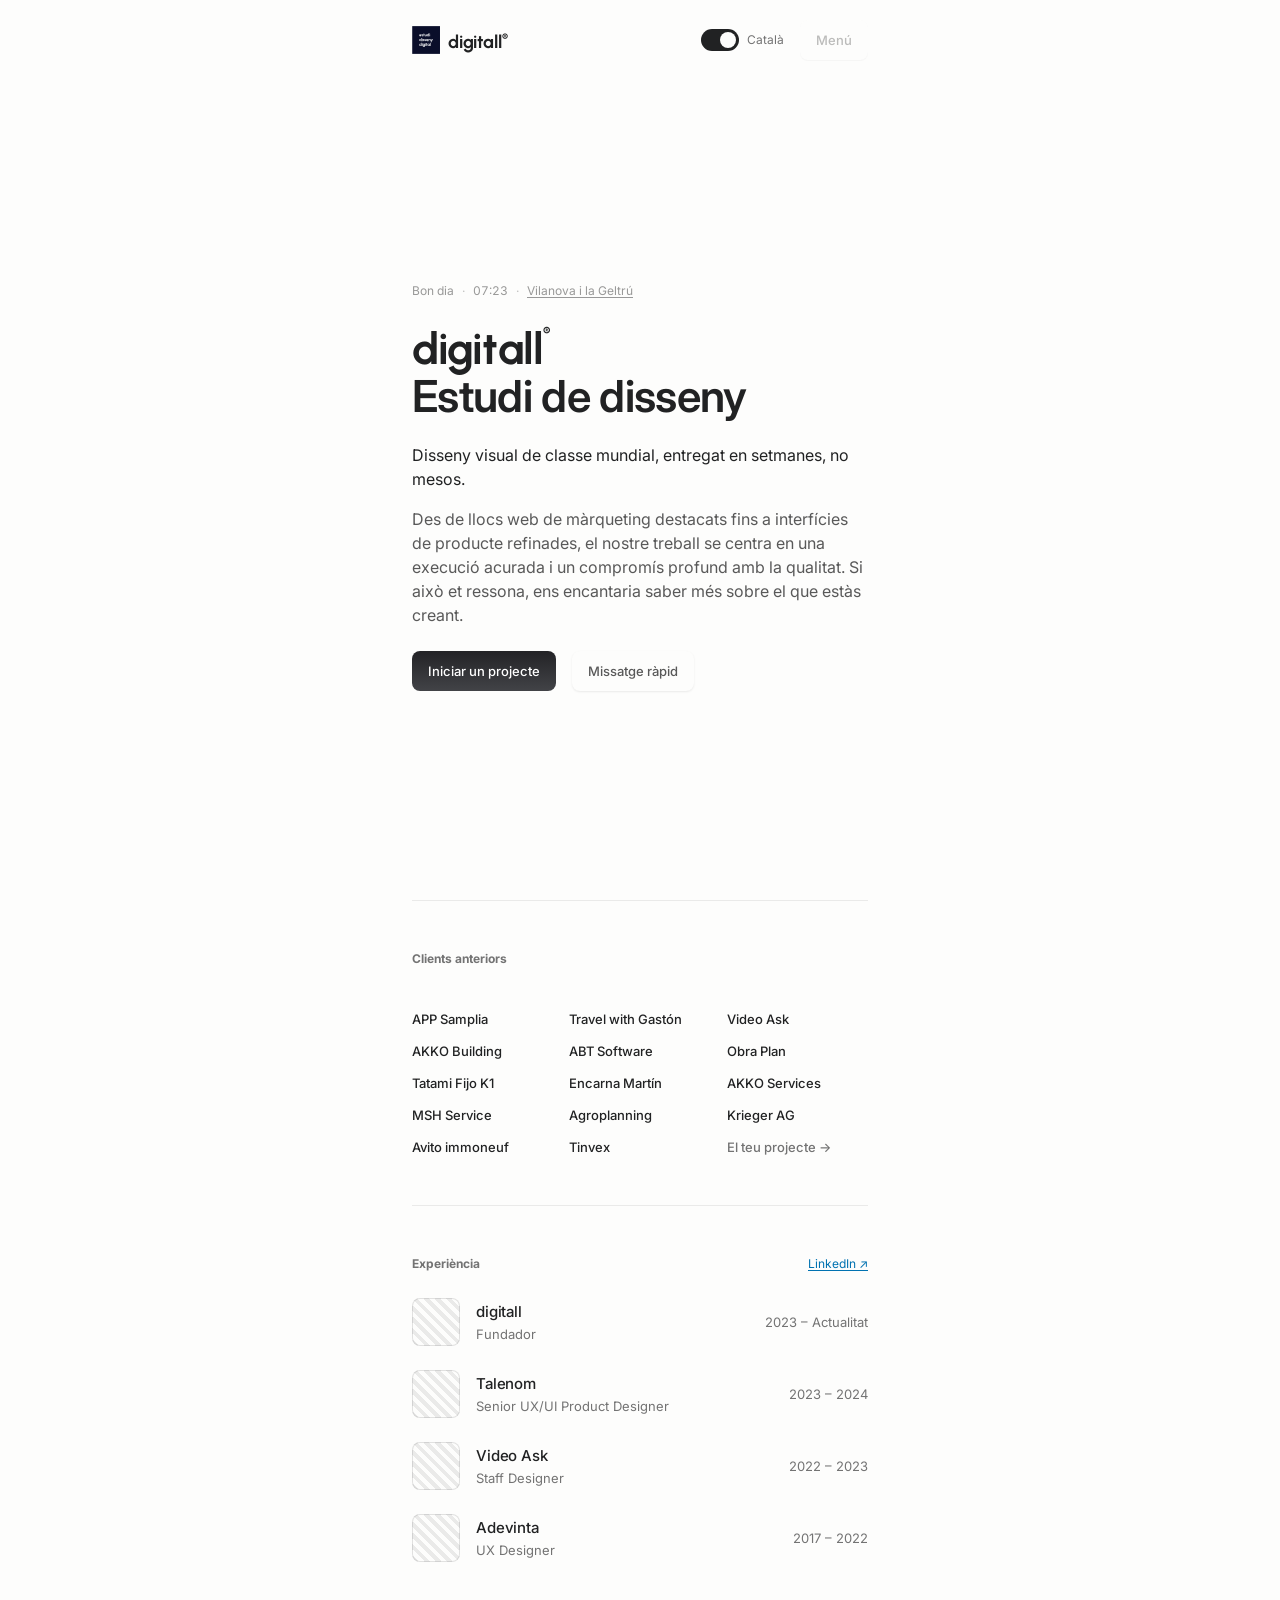
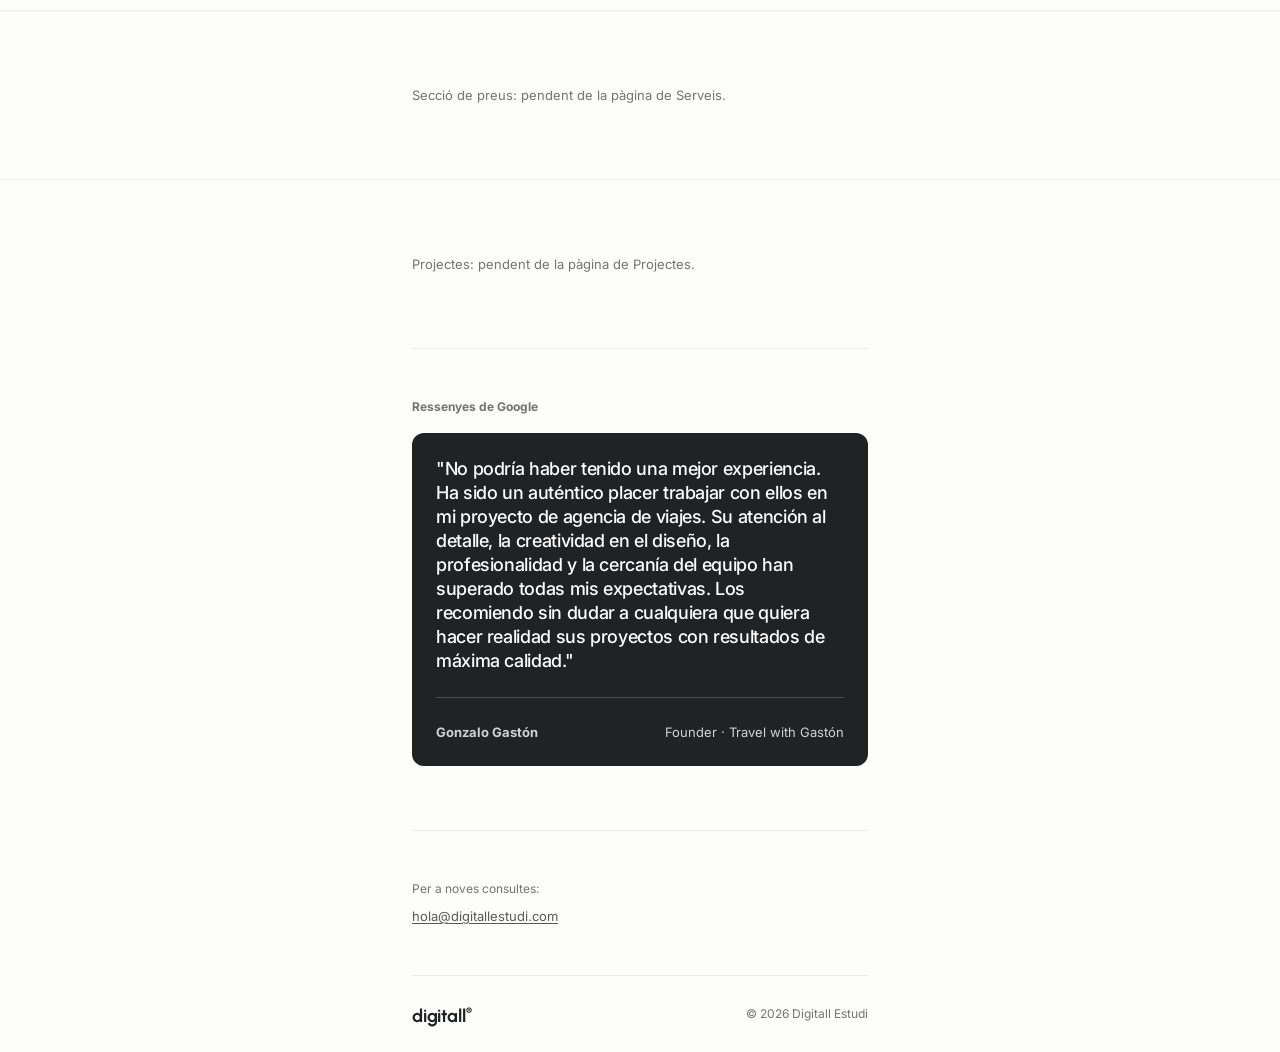
==== commit 28c3f47e: "v2: colors i tipografia de Figma, hero complet, menú deshabilitat, adreça i ressenya de Gastón Co-Au" ====
--- a/v2/index.html
+++ b/v2/index.html
@@ -5,10 +5,13 @@
   <meta name="viewport" content="width=device-width, initial-scale=1">
   <meta name="robots" content="noindex,nofollow">
   <title>Digitall Estudi · v2</title>
+  <link rel="preconnect" href="https://fonts.googleapis.com">
+  <link rel="preconnect" href="https://fonts.gstatic.com" crossorigin>
+  <link rel="stylesheet" href="https://fonts.googleapis.com/css2?family=Inter:wght@400;500;600&family=Urbanist:wght@700;900&display=swap">
   <link rel="stylesheet" href="css/v2.css">
 </head>
 <body>
-  <header class="site-header" id="capcalera">
+  <header class="site-header" id="capcalera" data-nav="off">
     <div class="wrap site-header-inner">
       <a class="brand" href="#inici" aria-label="Digitall Estudi, inici">
         <img src="../assets/Símbol-negative.svg" alt="" width="36" height="36">
@@ -27,7 +30,7 @@
           <span class="lang-track" aria-hidden="true"><span class="lang-dot"></span></span>
           <span class="lang-label" data-ca="Català" data-es="Castellano">Català</span>
         </button>
-        <button class="menu-toggle" type="button" aria-expanded="false" aria-controls="main-nav" data-menu>
+        <button class="menu-toggle" type="button" aria-expanded="false" aria-controls="main-nav" data-menu disabled aria-disabled="true" title="Menú pendent d'activar">
           <span data-ca="Menú" data-es="Menú">Menú</span>
         </button>
       </div>
@@ -41,12 +44,13 @@
         <span class="sep" aria-hidden="true">·</span>
         <time id="clock" datetime="">--:--</time>
         <span class="sep" aria-hidden="true">·</span>
-        <a class="place" href="https://www.google.com/maps/search/?api=1&amp;query=Vilanova+i+la+Geltru" data-place>Vilanova i la Geltrú</a>
+        <a class="place" href="https://www.google.com/maps/search/?api=1&amp;query=Rambla+de+l%27Exposici%C3%B3+59%2C+Edifici+Neapolis%2C+08800+Vilanova+i+la+Geltr%C3%BA" data-place>Vilanova i la Geltrú</a>
         <span class="sep" aria-hidden="true">·</span>
         <span id="temp">--º</span>
       </p>
-      <h1 id="hero-title" class="wordmark">digitall<sup>®</sup> <span class="wordmark-sub" data-ca="Estudi de disseny" data-es="Estudio de diseño">Estudi de disseny</span></h1>
-      <p class="hero-lead" data-ca="Disseny visual de primer nivell, entregat en setmanes i no en mesos." data-es="Diseño visual de primer nivel, entregado en semanas y no en meses.">Disseny visual de primer nivell, entregat en setmanes i no en mesos.</p>
+      <h1 id="hero-title" class="wordmark"><span class="wordmark-brand">digitall<sup>®</sup></span> <span class="wordmark-sub" data-ca="Estudi de disseny" data-es="Estudio de diseño">Estudi de disseny</span></h1>
+      <p class="hero-lead" data-ca="Disseny visual de classe mundial, entregat en setmanes, no mesos." data-es="Diseño visual de clase mundial, entregado en semanas, no meses.">Disseny visual de classe mundial, entregat en setmanes, no mesos.</p>
+      <p class="hero-body" data-ca="Des de llocs web de màrqueting destacats fins a interfícies de producte refinades, el nostre treball se centra en una execució acurada i un compromís profund amb la qualitat. Si això et ressona, ens encantaria saber més sobre el que estàs creant." data-es="Desde sitios web de marketing destacados hasta interfaces de producto refinadas, nuestro trabajo se centra en una ejecución cuidadosa y un profundo compromiso con la calidad. Si esto te resuena, nos encantaría saber más sobre lo que estás creando.">Des de llocs web de màrqueting destacats fins a interfícies de producte refinades, el nostre treball se centra en una execució acurada i un compromís profund amb la qualitat. Si això et ressona, ens encantaria saber més sobre el que estàs creant.</p>
       <div class="actions">
         <a class="btn btn-primary" href="mailto:hola@digitallestudi.com?subject=Iniciar%20un%20projecte" data-ca="Iniciar un projecte" data-es="Iniciar un proyecto">Iniciar un projecte</a>
         <a class="btn btn-ghost" href="mailto:hola@digitallestudi.com?subject=Missatge%20r%C3%A0pid" data-ca="Missatge ràpid" data-es="Mensaje rápido">Missatge ràpid</a>
@@ -115,7 +119,7 @@
       <h2 class="label" id="rev-title" data-ca="Ressenyes de Google" data-es="Reseñas de Google">Ressenyes de Google</h2>
       <div class="reviews" tabindex="0" aria-label="Ressenyes de Google">
         <article class="review">
-          <p class="review-text">[Text de la ressenya]</p>
+          <p class="review-text">"No podría haber tenido una mejor experiencia. Ha sido un auténtico placer trabajar con ellos en mi proyecto de agencia de viajes. Su atención al detalle, la creatividad en el diseño, la profesionalidad y la cercanía del equipo han superado todas mis expectativas. Los recomiendo sin dudar a cualquiera que quiera hacer realidad sus proyectos con resultados de máxima calidad."</p>
           <footer><strong>Gonzalo Gastón</strong><span>Founder · Travel with Gastón</span></footer>
         </article>
         <article class="review">
--- a/v2/css/v2.css
+++ b/v2/css/v2.css
@@ -1,38 +1,32 @@
 /* v2: comportament responsive, autocontingut (sense ../styles.css).
-   Mobile first. Punts de trencament:
-   Mobile S <375 · Mobile M 375 · Mobile L 425 · Tablet 768 · Laptop 1024 · Laptop L 1440 · 4K 2560 */
-
-/* ---------- Tokens ---------- */
+   Mobile first. Colors i tipografia del disseny de Figma.
+   Punts de trencament: Mobile S <375 · Mobile M 375 · Mobile L 425 · Tablet 768 · Laptop 1024 · Laptop L 1440 · 4K 2560 */
+
+/* ---------- Tokens (Figma) ---------- */
 :root {
-  --bg: #111111;
-  --surface: #181818;
-  --line: #2b2b2b;
-  --text: #f4f4f4;
-  --muted: #a3a3a3;
-  --accent: #cefe5e;
-  --accent-ink: #111111;
-  --focus: #cefe5e;
+  --bg: #fdfdfc;
+  --ink: #212223;
+  --ink-2: #595959;
+  --muted: #737373;
+  --line: #eaeae9;
+  --card: #212223;
+  --card-ink: #ffffff;
+  --link: #0072b1;
+  --btn-dark-a: #232326;
+  --btn-dark-b: #424347;
+
+  --font-body: "Inter", system-ui, -apple-system, "Segoe UI", Roboto, Helvetica, Arial, sans-serif;
+  --font-brand: "Urbanist", "Inter", system-ui, sans-serif;
 
   --space-1: 0.5rem;
   --space-2: 1rem;
   --space-3: 1.5rem;
   --space-4: 2.5rem;
-  --space-5: 4rem;
+  --space-5: 3rem;
 
   --col: 100%;            /* amplada de la columna central, es redefineix per breakpoint */
   --header-h: 72px;
   --ease: cubic-bezier(.2, .7, .2, 1);
-}
-
-:root[data-theme="light"] {
-  --bg: #f5f5f2;
-  --surface: #ffffff;
-  --line: #d6d6d0;
-  --text: #111111;
-  --muted: #5f5f5a;
-  --accent: #111111;
-  --accent-ink: #f5f5f2;
-  --focus: #111111;
 }
 
 /* ---------- Base ---------- */
@@ -41,10 +35,10 @@
 body {
   margin: 0;
   background: var(--bg);
-  color: var(--text);
-  font-family: system-ui, -apple-system, "Segoe UI", Roboto, Helvetica, Arial, sans-serif;
-  font-size: 1rem;
-  line-height: 1.5;
+  color: var(--ink);
+  font-family: var(--font-body);
+  font-size: 16px;
+  line-height: 24px;
   overflow-x: hidden;
 }
 img, svg { display: block; max-width: 100%; }
@@ -52,7 +46,7 @@
 ul, ol { margin: 0; padding: 0; list-style: none; }
 h1, h2, p { margin: 0; }
 button { font: inherit; color: inherit; }
-:focus-visible { outline: 2px solid var(--focus); outline-offset: 3px; border-radius: 2px; }
+:focus-visible { outline: 2px solid var(--link); outline-offset: 3px; border-radius: 4px; }
 
 @media (prefers-reduced-motion: reduce) {
   html { scroll-behavior: auto; }
@@ -64,23 +58,23 @@
   width: min(100% - 32px, var(--col));
   margin-inline: auto;
 }
-.block { padding-block: var(--space-5); }
+.block { padding-block: var(--space-5); border-top: 1px solid var(--line); }
+.block:first-of-type { border-top: 0; }
 
 .label {
-  font-size: 0.75rem;
-  letter-spacing: 0.08em;
-  text-transform: uppercase;
+  font-size: 12px;
+  line-height: 20px;
   color: var(--muted);
   margin-bottom: var(--space-2);
 }
 
 .link {
-  font-size: 0.875rem;
-  text-decoration: none;
-  border-bottom: 1px solid var(--line);
-  transition: border-color .2s var(--ease);
-}
-.link:hover { border-color: var(--text); }
+  font-size: 12px;
+  line-height: 20px;
+  color: var(--link);
+  text-decoration: underline;
+  text-underline-offset: 2px;
+}
 
 /* ---------- Capçalera: transparent al principi, compacta en fer scroll ---------- */
 .site-header {
@@ -93,7 +87,7 @@
   transition: background-color .3s var(--ease), border-color .3s var(--ease);
 }
 .site-header.is-scrolled {
-  background: color-mix(in srgb, var(--bg) 90%, transparent);
+  background: color-mix(in srgb, var(--bg) 92%, transparent);
   border-bottom-color: var(--line);
   backdrop-filter: blur(8px);
   -webkit-backdrop-filter: blur(8px);
@@ -111,12 +105,16 @@
 .brand {
   display: inline-flex;
   align-items: center;
-  gap: 0.5rem;
+  gap: 8px;
   text-decoration: none;
-  font-weight: 600;
 }
 .brand img { width: 28px; height: 28px; }
-.brand-name { font-size: 1.05rem; letter-spacing: -0.01em; }
+.brand-name {
+  font-family: var(--font-brand);
+  font-weight: 700;
+  font-size: 18px;
+  letter-spacing: -0.01em;
+}
 .brand-name sup { font-size: 0.6em; }
 
 .header-tools {
@@ -125,7 +123,9 @@
   gap: var(--space-2);
 }
 
-/* Navegació: panel desplegable sota la capçalera fins a 2560 px. */
+/* Navegació: desactivada de moment (les pàgines internes encara no existeixen).
+   Per activar-la, treure data-nav="off" de la capçalera i el botó de menú. */
+.site-header[data-nav="off"] .main-nav { display: none !important; }
 .main-nav {
   display: none;
   position: absolute;
@@ -140,62 +140,50 @@
 .site-header.is-menu-open .main-nav { display: flex; }
 .main-nav a {
   position: relative;
-  padding: 0.75rem 0;
+  padding: 12px 0;
   text-decoration: none;
-  font-size: 1.5rem;
-  letter-spacing: -0.02em;
+  font-size: 16px;
+  color: var(--ink-2);
   border-bottom: 1px solid var(--line);
 }
-.main-nav a::after {
-  content: "";
-  position: absolute;
-  left: 0;
-  bottom: -1px;
-  height: 2px;
-  width: 100%;
-  background: var(--accent);
-  transform: scaleX(0);
-  transform-origin: left;
-  transition: transform .3s var(--ease);
-}
-.main-nav a:hover::after,
-.main-nav a[aria-current="true"]::after { transform: scaleX(1); }
-
-/* Botó de menú */
+.main-nav a[aria-current="true"] { color: var(--ink); }
+
+/* Botó de menú (deshabilitat) */
 .menu-toggle {
   appearance: none;
-  border: 1px solid var(--text);
-  background: transparent;
-  border-radius: 999px;
+  border: 0;
+  background: var(--bg);
+  border-radius: 8px;
   min-height: 40px;
-  padding: 0.4rem 1rem;
-  font-size: 0.875rem;
-  cursor: pointer;
-  transition: background-color .2s var(--ease), color .2s var(--ease);
-}
-.menu-toggle:hover { background: var(--text); color: var(--bg); }
+  padding: 0 16px;
+  font-size: 13px;
+  font-weight: 500;
+  color: var(--ink-2);
+  box-shadow: 0 1px 1px rgba(64, 65, 69, .1);
+}
+.menu-toggle:disabled { opacity: .4; cursor: not-allowed; }
 
 /* Interruptor d'idioma: encès = Català (per defecte), apagat = Castellà */
 .lang-switch {
   appearance: none;
   display: inline-flex;
   align-items: center;
-  gap: 0.5rem;
+  gap: 8px;
   background: none;
   border: 0;
   padding: 0;
   min-height: 40px;
   cursor: pointer;
-  font-size: 0.8rem;
+  font-size: 12px;
   color: var(--muted);
 }
-.lang-switch:hover .lang-label { color: var(--text); }
+.lang-switch:hover .lang-label { color: var(--ink); }
 .lang-track {
   position: relative;
   width: 38px;
   height: 22px;
   border-radius: 999px;
-  background: var(--accent);
+  background: var(--ink);
   transition: background-color .2s var(--ease);
 }
 .lang-dot {
@@ -208,7 +196,7 @@
   background: var(--bg);
   transition: transform .25s var(--ease);
 }
-.lang-switch[aria-checked="false"] .lang-track { background: var(--line); }
+.lang-switch[aria-checked="false"] .lang-track { background: #eaeaea; }
 .lang-switch[aria-checked="false"] .lang-dot { transform: translateX(-16px); }
 
 /* ---------- Hero ---------- */
@@ -225,42 +213,49 @@
   display: flex;
   flex-wrap: wrap;
   align-items: center;
-  gap: 0.25rem 0.5rem;
-  font-size: 0.875rem;
-  color: var(--muted);
+  gap: 4px 8px;
+  font-size: 12px;
+  line-height: 20px;
+  color: rgba(0, 0, 0, .4);
   margin-bottom: var(--space-3);
 }
 .greeting .sep { opacity: .6; }
-.greeting .greeting-text { color: var(--text); }
+.greeting .greeting-text { color: rgba(0, 0, 0, .4); }
 .place {
-  color: var(--text);
+  color: rgba(0, 0, 0, .4);
   text-decoration: underline;
-  text-underline-offset: 3px;
-  text-decoration-color: var(--line);
-}
-.place:hover { text-decoration-color: var(--text); }
+  text-underline-offset: 2px;
+}
+.place:hover { color: var(--ink); }
 #clock { font-variant-numeric: tabular-nums; }
 
 .wordmark {
-  font-size: clamp(2.5rem, 11vw, 4.5rem);
-  line-height: 1;
-  letter-spacing: -0.035em;
+  font-family: var(--font-body);
+  font-size: 44px;
+  line-height: 1.05;
+  letter-spacing: -0.015em;
   font-weight: 600;
-}
-.wordmark sup { font-size: 0.35em; vertical-align: top; }
-.wordmark-sub {
-  display: block;
-  font-size: 0.42em;
+  color: var(--ink);
+}
+.wordmark-brand {
+  font-family: var(--font-brand);
+  font-weight: 700;
   letter-spacing: -0.02em;
-  font-weight: 400;
-  color: var(--muted);
-  margin-top: 0.4em;
-}
+}
+.wordmark sup { font-size: 0.3em; vertical-align: top; }
+.wordmark-sub { display: block; }
 
 .hero-lead {
   margin-top: var(--space-3);
-  font-size: 1.125rem;
-  max-width: 34ch;
+  font-size: 16px;
+  line-height: 24px;
+  color: var(--ink);
+}
+.hero-body {
+  margin-top: var(--space-2);
+  font-size: 16px;
+  line-height: 24px;
+  color: var(--ink-2);
 }
 
 .actions {
@@ -273,42 +268,45 @@
   display: inline-flex;
   align-items: center;
   justify-content: center;
-  min-height: 44px;
-  padding: 0.65rem 1.2rem;
-  border-radius: 999px;
-  border: 1px solid var(--text);
+  min-height: 40px;
+  padding: 0 16px;
+  border-radius: 8px;
   text-decoration: none;
-  font-size: 0.95rem;
-  transition: background-color .2s var(--ease), color .2s var(--ease);
-}
-.btn-primary { background: var(--accent); border-color: var(--accent); color: var(--accent-ink); }
-.btn-primary:hover { opacity: .85; }
-.btn-ghost { background: transparent; color: var(--text); }
-.btn-ghost:hover { background: var(--text); color: var(--bg); }
+  font-size: 13px;
+  font-weight: 500;
+  transition: opacity .2s var(--ease);
+}
+.btn-primary {
+  background: linear-gradient(to bottom, var(--btn-dark-a), var(--btn-dark-b));
+  color: #fff;
+}
+.btn-primary:hover { opacity: .9; }
+.btn-ghost {
+  background: var(--bg);
+  color: var(--ink-2);
+  box-shadow: 0 1px 2px rgba(64, 65, 69, .1);
+}
+.btn-ghost:hover { color: var(--ink); }
 
 /* ---------- Clients ---------- */
 .client-grid {
   display: grid;
   grid-template-columns: repeat(3, minmax(0, 1fr));
-  border-top: 1px solid var(--line);
-  border-left: 1px solid var(--line);
+  gap: 12px 16px;
+  padding-top: var(--space-3);
 }
 .client-grid li {
-  min-height: 72px;
-  display: flex;
-  align-items: center;
-  padding: 0.75rem;
-  border-right: 1px solid var(--line);
-  border-bottom: 1px solid var(--line);
-  font-size: 0.9rem;
-  line-height: 1.25;
+  font-size: 13px;
+  line-height: 20px;
+  font-weight: 500;
+  color: var(--ink);
+  min-width: 0;
 }
 .client-grid li a {
   text-decoration: none;
-  color: var(--accent);
-  font-weight: 600;
-}
-.client-grid li a:hover { text-decoration: underline; }
+  color: var(--muted);
+}
+.client-grid li a:hover { color: var(--ink); }
 
 /* ---------- Experiència ---------- */
 .split-head {
@@ -316,26 +314,32 @@
   align-items: baseline;
   justify-content: space-between;
   gap: var(--space-2);
-  margin-bottom: var(--space-2);
+  margin-bottom: var(--space-3);
 }
 .split-head .label { margin-bottom: 0; }
 
+.timeline { display: flex; flex-direction: column; gap: 24px; }
 .timeline li {
   display: grid;
-  grid-template-columns: 32px minmax(0, 1fr) auto;
-  align-items: center;
-  gap: 0.75rem;
-  padding-block: 1rem;
-  border-top: 1px solid var(--line);
-}
-.timeline li:last-child { border-bottom: 1px solid var(--line); }
-.timeline strong { display: block; font-weight: 600; }
-.timeline div > span { color: var(--muted); font-size: 0.9rem; }
-.timeline time { color: var(--muted); font-size: 0.85rem; text-align: right; white-space: nowrap; }
+  grid-template-columns: 48px minmax(0, 1fr) auto;
+  align-items: center;
+  gap: 16px;
+}
+.timeline strong {
+  display: block;
+  font-size: 15px;
+  line-height: 24px;
+  font-weight: 500;
+  letter-spacing: -0.01em;
+  color: var(--ink);
+}
+.timeline div > span { display: block; color: var(--muted); font-size: 13px; line-height: 20px; }
+.timeline time { color: var(--muted); font-size: 13px; line-height: 20px; text-align: right; white-space: nowrap; }
 .ph-logo-sm {
-  width: 32px;
-  height: 32px;
-  border-radius: 6px;
+  width: 48px;
+  height: 48px;
+  border-radius: 8px;
+  border: 1px solid rgba(115, 115, 115, .2);
   background: repeating-linear-gradient(45deg, var(--line) 0 4px, transparent 4px 8px);
 }
 
@@ -343,39 +347,57 @@
 .placeholder-note {
   width: min(100% - 32px, var(--col));
   margin-inline: auto;
-  padding: var(--space-3);
-  border: 1px dashed var(--line);
+  padding: var(--space-3) 0;
   color: var(--muted);
-  font-size: 0.9rem;
-}
-
-/* ---------- Ressenyes ---------- */
+  font-size: 13px;
+}
+
+/* ---------- Ressenyes (targetes fosques, com a Figma) ---------- */
 .reviews {
   display: flex;
   flex-direction: column;
   gap: var(--space-2);
 }
 .review {
-  background: var(--surface);
-  border: 1px solid var(--line);
+  background: var(--card);
+  color: var(--card-ink);
   border-radius: 12px;
-  padding: var(--space-3);
+  padding: 24px;
   display: flex;
   flex-direction: column;
-  gap: var(--space-2);
-}
-.review-text { font-size: 1rem; }
-.review footer { display: flex; flex-direction: column; font-size: 0.875rem; margin-top: auto; }
-.review footer span { color: var(--muted); }
+  gap: 24px;
+}
+.review-text {
+  font-size: 18px;
+  line-height: 24px;
+  font-weight: 500;
+  letter-spacing: -0.02em;
+  white-space: pre-wrap;
+}
+.review footer {
+  display: flex;
+  justify-content: space-between;
+  align-items: center;
+  gap: 8px;
+  padding-top: 24px;
+  border-top: 1px solid rgba(255, 255, 255, .2);
+  font-size: 13px;
+  line-height: 20px;
+  font-weight: 500;
+  color: rgba(255, 255, 255, .8);
+}
+.review footer span { font-weight: 400; }
 
 /* ---------- Contacte i peu ---------- */
-.contact { padding-block: var(--space-5); }
+.contact { padding-block: var(--space-5); border-top: 1px solid var(--line); }
+.contact .label { margin-bottom: 4px; }
 .contact-email {
   display: inline-block;
-  font-size: clamp(1.5rem, 6vw, 2.5rem);
-  letter-spacing: -0.02em;
-  text-decoration: none;
-  border-bottom: 2px solid var(--accent);
+  font-size: 13px;
+  line-height: 20px;
+  color: var(--ink-2);
+  text-decoration: underline;
+  text-underline-offset: 2px;
   word-break: break-all;
 }
 
@@ -388,16 +410,17 @@
   padding-block: var(--space-3);
   border-top: 1px solid var(--line);
   color: var(--muted);
-  font-size: 0.85rem;
-}
-.site-footer .brand-name { color: var(--text); font-weight: 600; }
+  font-size: 12px;
+}
+.site-footer .brand-name { color: var(--ink); }
 
 /* ---------- Breakpoints ---------- */
 
-/* Tauleta 768: columna de 704 px, navegació en panell, ressenyes en fila. */
+/* Tauleta 768: columna de 704 px, ressenyes en fila. */
 @media (min-width: 768px) {
   :root { --col: 704px; --header-h: 80px; }
   .main-nav { padding-inline: 24px; }
+  .wordmark { font-size: 44px; }
   .reviews {
     flex-direction: row;
     overflow-x: auto;
@@ -408,13 +431,11 @@
     flex: 0 0 min(100%, 456px);
     scroll-snap-align: start;
   }
-  .client-grid li { min-height: 88px; }
-}
-
-/* Laptop 1024: columna central de 456 px. */
+}
+
+/* Laptop 1024: columna central de 456 px, com al disseny. */
 @media (min-width: 1024px) {
   :root { --col: 456px; }
-  .client-grid li { font-size: 1rem; }
 }
 
 /* Laptop L 1440 */
@@ -422,23 +443,8 @@
   :root { --header-h: 88px; }
 }
 
-/* 4K 2560: navegació en línia a la capçalera, sense botó de menú. */
+/* 4K 2560: columna de 456 px i capçalera ampla (la navegació continua desactivada). */
 @media (min-width: 2560px) {
   :root { --col: 456px; --header-h: 96px; }
   .site-header-inner { width: min(100% - 64px, 1600px); }
-  .menu-toggle { display: none; }
-  .main-nav {
-    position: static;
-    display: flex;
-    flex-direction: row;
-    gap: var(--space-3);
-    background: none;
-    border: 0;
-    padding: 0;
-  }
-  .main-nav a {
-    font-size: 1rem;
-    border: 0;
-    padding: 0.25rem 0;
-  }
-}
+}
